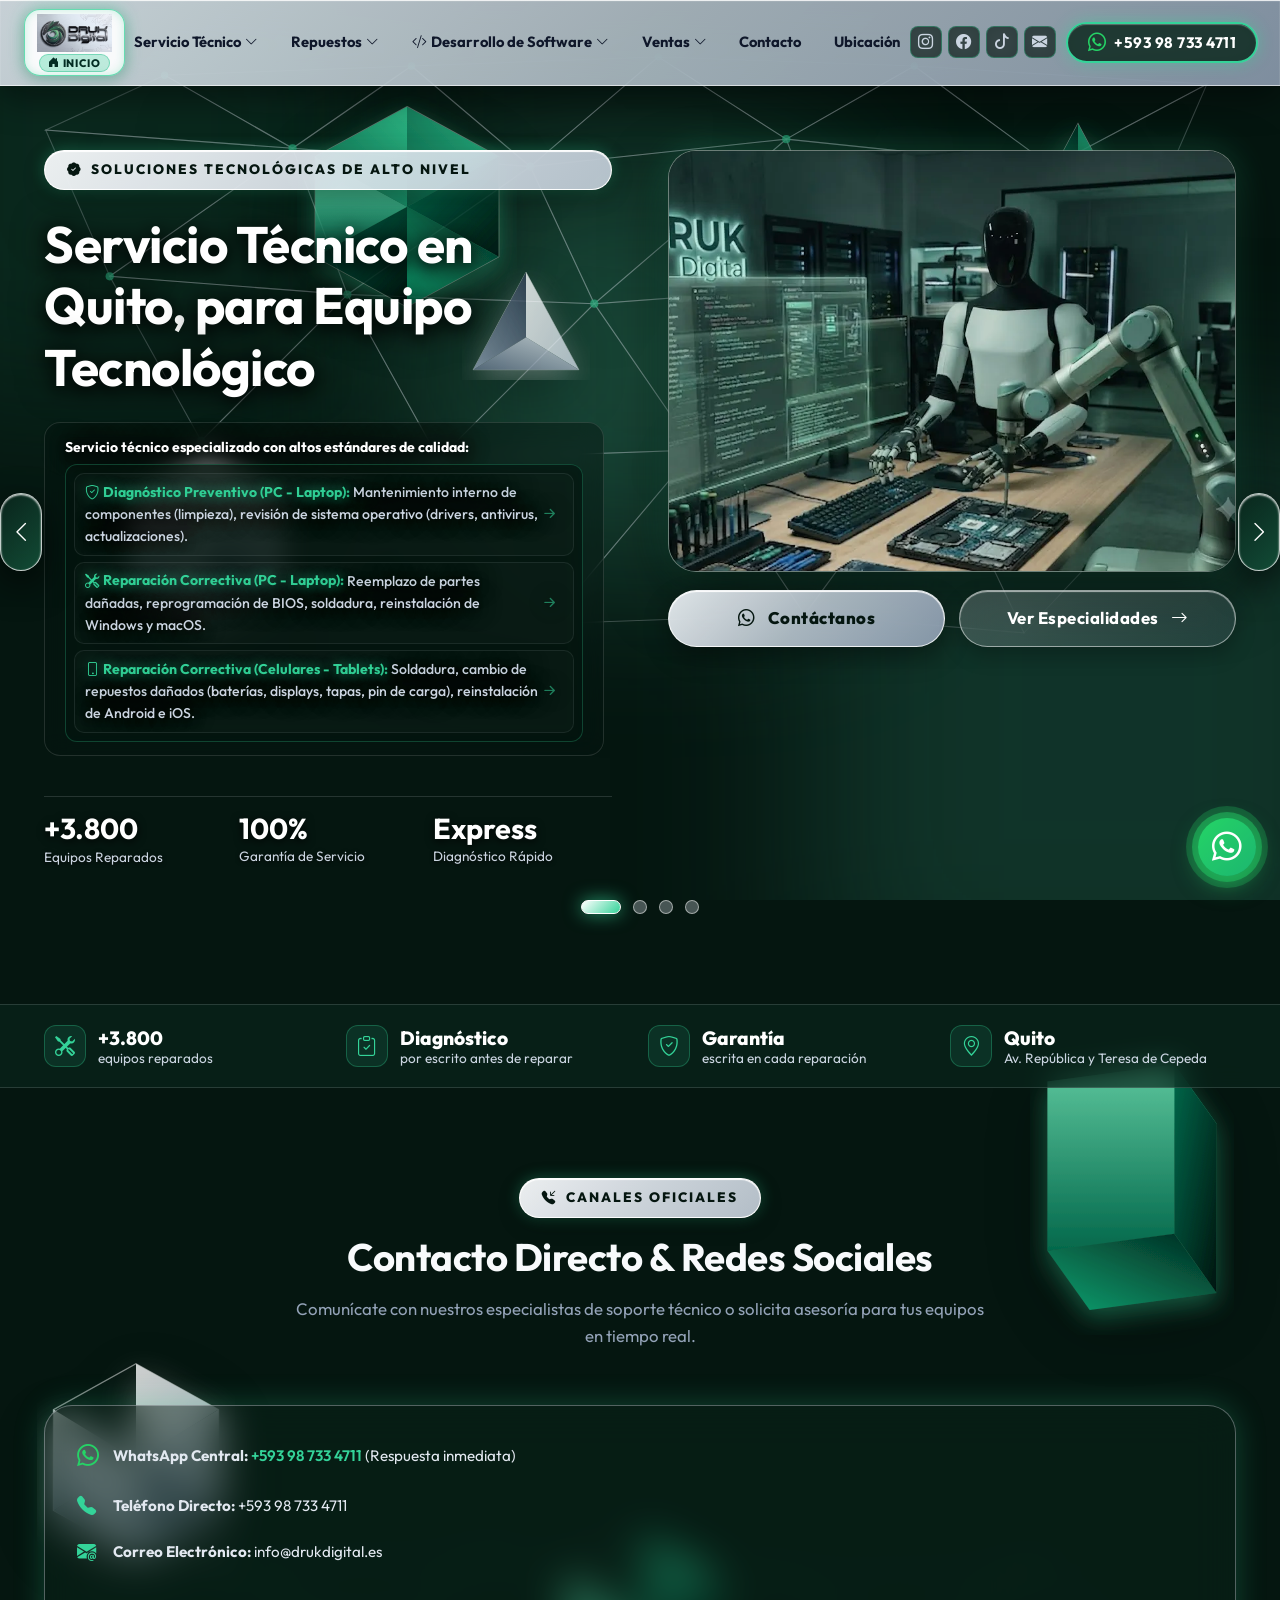
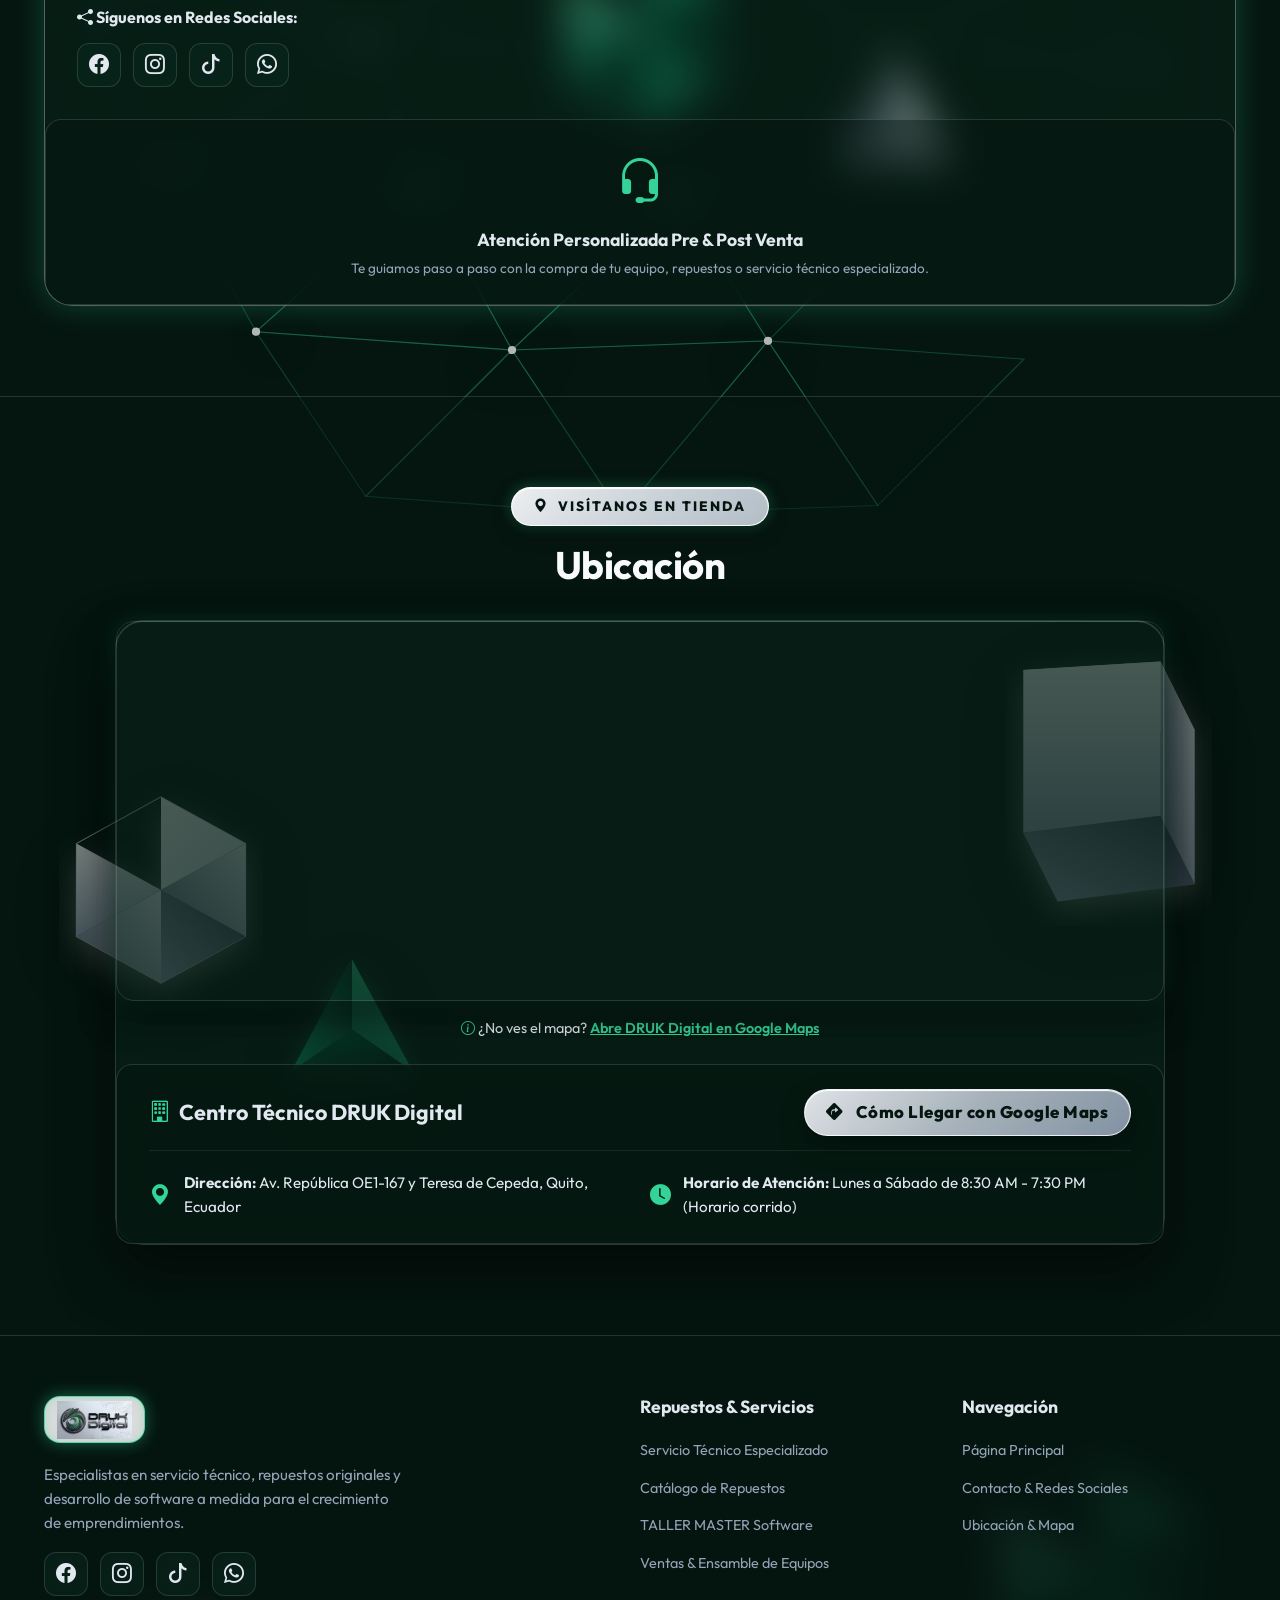
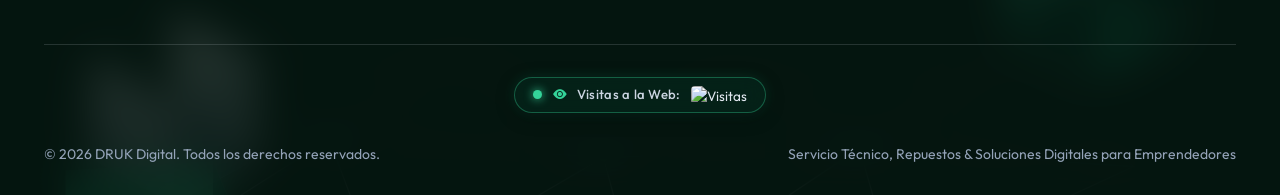
==== index.html @ 4b518a22 "Quitar gtag duplicado, ya lo carga analytics.js" ====
<!DOCTYPE html>
<html lang="es-EC">

<head>
  <meta charset="UTF-8">
  <meta name="viewport" content="width=device-width, initial-scale=1.0">
  <link rel="canonical" href="https://www.drukdigital.es/">
  <title>Reparación de Laptops y Celulares en Quito | DRUK Digital</title>
  <meta name="description"
    content="Reparación de laptops, MacBook, PC, celulares y tablets en Quito. Repuestos originales, diagnóstico por escrito y garantía escrita. Escríbenos por WhatsApp.">
  <meta name="keywords"
    content="desarrollo de software emprendimientos, repuestos computacionales, repuestos moviles, servicio tecnico cpu, reparacion laptops, reparacion macbook, repuestos iphone, druk digital">

  <!-- Preconnect para acelerar fuentes y CDNs -->
  <link rel="preconnect" href="https://fonts.googleapis.com">
  <link rel="preconnect" href="https://fonts.gstatic.com" crossorigin>
  <link rel="preconnect" href="https://cdn.jsdelivr.net">

  <!-- Favicon Logo Oficial -->
  <link rel="icon" type="image/jpeg" href="logo.jpg">

  <!-- Open Graph / Redes Sociales (WhatsApp, Facebook, LinkedIn) -->
  <meta property="og:type" content="website">
  <meta property="og:url" content="https://www.drukdigital.es/">
  <meta property="og:title" content="Reparación de Laptops y Celulares en Quito | DRUK Digital">
  <meta property="og:description"
    content="Reparación de laptops, MacBook, PC, celulares y tablets en Quito. Repuestos originales, diagnóstico por escrito y garantía escrita. Escríbenos por WhatsApp.">
  <meta property="og:image" content="https://www.drukdigital.es/logo.jpg">

  <!-- Twitter Cards -->
  <meta name="twitter:card" content="summary_large_image">
  <meta name="twitter:title" content="Reparación de Laptops y Celulares en Quito | DRUK Digital">
  <meta name="twitter:description"
    content="Reparación de laptops, MacBook, PC, celulares y tablets en Quito. Repuestos originales, diagnóstico por escrito y garantía escrita. Escríbenos por WhatsApp.">
  <meta name="twitter:image" content="https://www.drukdigital.es/logo.jpg">

  <!-- Google Fonts Outfit -->
  <link href="https://fonts.googleapis.com/css2?family=Outfit:wght@300;400;500;600;700;800&display=swap"
    rel="stylesheet">

  <!-- Bootstrap Icons CDN -->
  <link rel="stylesheet" href="https://cdn.jsdelivr.net/npm/bootstrap-icons@1.11.3/font/bootstrap-icons.min.css">

  <!-- CSS Principal Liquid Glass -->
  <link rel="stylesheet" href="styles.css?v=7">
  <link rel="preload" as="image" href="hero_banner.webp" fetchpriority="high">

  <!-- Vercel Web Analytics -->
  <script>
    window.va = window.va || function () { (window.vaq = window.vaq || []).push(arguments); };
  </script>
  <script defer src="/_vercel/insights/script.js"></script>
  <!-- Medición: Google Analytics 4, Pixel de Meta y clics a WhatsApp (configurar IDs en analytics.js) -->
  <script defer src="analytics.js"></script>
  <!-- Datos de negocio local para Google (LocalBusiness) -->
  <script type="application/ld+json">
{
  "@context": "https://schema.org",
  "@graph": [
    {
      "@type": "ElectronicsStore",
      "@id": "https://www.drukdigital.es/#negocio",
      "name": "DRUK Digital",
      "url": "https://www.drukdigital.es/",
      "description": "Servicio técnico especializado en Quito: reparación de laptops, PC, AIO, MacBook, iMac, celulares y tablets; venta de repuestos, laptops y ensamble de CPUs.",
      "image": "https://www.drukdigital.es/logo.jpg",
      "logo": "https://www.drukdigital.es/logo.jpg",
      "telephone": "+593987334711",
      "email": "info@drukdigital.es",
      "priceRange": "$$",
      "address": {
        "@type": "PostalAddress",
        "streetAddress": "Av. República OE1-167 y Teresa de Cepeda",
        "addressLocality": "Quito",
        "addressRegion": "Pichincha",
        "addressCountry": "EC"
      },
      "geo": {
        "@type": "GeoCoordinates",
        "latitude": -0.1807119,
        "longitude": -78.490823
      },
      "hasMap": "https://maps.app.goo.gl/MyCBaA6QTHzryNj6A",
      "openingHoursSpecification": [
        {
          "@type": "OpeningHoursSpecification",
          "dayOfWeek": [
            "Monday",
            "Tuesday",
            "Wednesday",
            "Thursday",
            "Friday",
            "Saturday"
          ],
          "opens": "08:30",
          "closes": "19:30"
        }
      ],
      "areaServed": {
        "@type": "City",
        "name": "Quito"
      },
      "sameAs": [
        "https://www.facebook.com/drukdigital",
        "https://www.instagram.com/drukdigitalec/",
        "https://www.tiktok.com/@drukdigitalec"
      ],
      "knowsAbout": [
        "Reparación de laptops",
        "Reparación de MacBook",
        "Reparación de celulares",
        "Cambio de pantalla",
        "Reprogramación de BIOS",
        "Micro soldadura",
        "Repuestos de laptop y celular"
      ]
    },
    {
      "@type": "WebSite",
      "@id": "https://www.drukdigital.es/#web",
      "url": "https://www.drukdigital.es/",
      "name": "DRUK Digital",
      "inLanguage": "es-EC",
      "publisher": {
        "@id": "https://www.drukdigital.es/#negocio"
      }
    }
  ]
}
  </script>


</head>

<body>

  <!-- Fondo Líquido Animado (Liquid Glass Effect) -->
  <div class="liquid-bg">
    <div class="blob blob-1"></div>
    <div class="blob blob-2"></div>
    <div class="blob blob-3"></div>
  </div>

  <!-- Capa de Triángulos, Poliedros y Rectángulos 3D Animados con Red de Líneas Conectoras -->
  <div class="geo-shapes-layer" id="geoLayer">
    <!-- DEFINICIONES REUTILIZABLES DE GRADIENTES 3D -->
    <svg style="width:0;height:0;position:absolute;">
      <defs>
        <!-- Gradients Esmeralda Vibrante -->
        <linearGradient id="f1" x1="0" y1="0" x2="1" y2="1">
          <stop offset="0%" stop-color="#047857" />
          <stop offset="100%" stop-color="#051610" />
        </linearGradient>
        <linearGradient id="f2" x1="1" y1="0" x2="0" y2="1">
          <stop offset="0%" stop-color="#34d399" />
          <stop offset="100%" stop-color="#065f46" />
        </linearGradient>
        <linearGradient id="f3" x1="0" y1="1" x2="1" y2="0">
          <stop offset="0%" stop-color="#10b981" />
          <stop offset="100%" stop-color="#022c22" />
        </linearGradient>
        <linearGradient id="f4" x1="0.5" y1="0" x2="0.5" y2="1">
          <stop offset="0%" stop-color="#6ee7b7" />
          <stop offset="100%" stop-color="#047857" />
        </linearGradient>
        <filter id="glowE">
          <feDropShadow dx="0" dy="10" stdDeviation="15" flood-color="#34d399" flood-opacity="0.45" />
        </filter>

        <!-- Gradients Plata Metálico Cristalino -->
        <linearGradient id="sf1" x1="0" y1="0" x2="1" y2="1">
          <stop offset="0%" stop-color="#ffffff" />
          <stop offset="100%" stop-color="#cbd5e1" />
        </linearGradient>
        <linearGradient id="sf2" x1="1" y1="0" x2="0" y2="1">
          <stop offset="0%" stop-color="#e2e8f0" />
          <stop offset="100%" stop-color="#64748b" />
        </linearGradient>
        <linearGradient id="sf3" x1="0" y1="1" x2="1" y2="0">
          <stop offset="0%" stop-color="#94a3b8" />
          <stop offset="100%" stop-color="#334155" />
        </linearGradient>
        <linearGradient id="sf4" x1="0.5" y1="0" x2="0.5" y2="1">
          <stop offset="0%" stop-color="#f8fafc" />
          <stop offset="100%" stop-color="#94a3b8" />
        </linearGradient>
        <filter id="glowS">
          <feDropShadow dx="0" dy="12" stdDeviation="18" flood-color="#ffffff" flood-opacity="0.35" />
        </filter>
      </defs>
    </svg>

    <!-- RED TRIANGULADA DE LÍNEAS Y VÉRTICES (Plexus Low-Poly Constellation Mesh) - ZONA SUPERIOR -->
    <svg class="geo-shape geo-triangulated-mesh geo-mesh-top" data-speed="14" data-rot="5" viewBox="0 0 1400 900"
      fill="none" style="top: 0; left: 50%; transform: translateX(-50%); width: 100%; max-width: 1400px;">
      <g stroke="rgba(226, 232, 240, 0.35)" stroke-width="1.2" class="connecting-mesh">
        <polygon points="50,100 180,40 320,120" />
        <polygon points="180,40 320,120 450,30" />
        <polygon points="320,120 450,30 580,140" />
        <polygon points="450,30 580,140 720,20" />
        <polygon points="580,140 720,20 860,110" />
        <polygon points="720,20 860,110 1000,30" />
        <polygon points="860,110 1000,30 1150,140" />
        <polygon points="1000,30 1150,140 1320,50" />

        <polygon points="50,100 320,120 120,260" />
        <polygon points="320,120 580,140 380,280" />
        <polygon points="320,120 120,260 380,280" />
        <polygon points="580,140 860,110 650,290" />
        <polygon points="580,140 380,280 650,290" />
        <polygon points="860,110 1150,140 920,270" />
        <polygon points="860,110 650,290 920,270" />
        <polygon points="1150,140 1320,50 1220,280" />
        <polygon points="1150,140 920,270 1220,280" />

        <polygon points="120,260 380,280 220,440" />
        <polygon points="380,280 650,290 480,460" />
        <polygon points="380,280 220,440 480,460" />
        <polygon points="650,290 920,270 760,450" />
        <polygon points="650,290 480,460 760,450" />
        <polygon points="920,270 1220,280 1020,440" />
        <polygon points="920,270 760,450 1020,440" />

        <polygon points="220,440 480,460 340,620" />
        <polygon points="480,460 760,450 600,640" />
        <polygon points="480,460 340,620 600,640" />
        <polygon points="760,450 1020,440 880,630" />
        <polygon points="760,450 600,640 880,630" />
        <polygon points="1020,440 1280,480 1120,650" />
        <polygon points="1020,440 880,630 1120,650" />
      </g>

      <g fill="rgba(52, 211, 153, 0.75)">
        <circle cx="180" cy="40" r="4" />
        <circle cx="320" cy="120" r="4.5" />
        <circle cx="450" cy="30" r="4" />
        <circle cx="580" cy="140" r="4.5" />
        <circle cx="720" cy="20" r="4" />
        <circle cx="860" cy="110" r="4.5" />
        <circle cx="1000" cy="30" r="4" />
        <circle cx="1150" cy="140" r="4.5" />
        <circle cx="120" cy="260" r="4.5" />
        <circle cx="380" cy="280" r="4.5" />
        <circle cx="650" cy="290" r="4.5" />
        <circle cx="920" cy="270" r="4.5" />
        <circle cx="220" cy="440" r="4.5" />
        <circle cx="480" cy="460" r="4.5" />
        <circle cx="760" cy="450" r="4.5" />
        <circle cx="1020" cy="440" r="4.5" />
      </g>
    </svg>

    <!-- RED TRIANGULADA DE LÍNEAS Y VÉRTICES - ZONA MEDIA (Servicio Técnico & Repuestos) -->
    <svg class="geo-shape geo-triangulated-mesh geo-mesh-mid" data-speed="-16" data-rot="-6" viewBox="0 0 1400 900"
      fill="none" style="top: 1500px; left: 50%; transform: translateX(-50%); width: 100%; max-width: 1400px;">
      <g stroke="rgba(52, 211, 153, 0.35)" stroke-width="1.2" class="connecting-mesh">
        <polygon points="80,80 240,30 400,110" />
        <polygon points="240,30 400,110 540,20" />
        <polygon points="400,110 540,20 700,130" />
        <polygon points="540,20 700,130 840,40" />
        <polygon points="700,130 840,40 980,120" />
        <polygon points="840,40 980,120 1140,30" />
        <polygon points="980,120 1140,30 1280,140" />

        <polygon points="80,80 400,110 180,250" />
        <polygon points="400,110 700,130 460,270" />
        <polygon points="400,110 180,250 460,270" />
        <polygon points="700,130 980,120 740,280" />
        <polygon points="700,130 460,270 740,280" />
        <polygon points="980,120 1280,140 1020,260" />
        <polygon points="980,120 740,280 1020,260" />

        <polygon points="180,250 460,270 280,430" />
        <polygon points="460,270 740,280 560,450" />
        <polygon points="460,270 280,430 560,450" />
        <polygon points="740,280 1020,260 840,440" />
        <polygon points="740,280 560,450 840,440" />

        <polygon points="280,430 560,450 400,610" />
        <polygon points="560,450 840,440 680,630" />
        <polygon points="560,450 400,610 680,630" />
        <polygon points="840,440 1120,460 960,620" />
        <polygon points="840,440 680,630 960,620" />
      </g>

      <g fill="#ffffff">
        <circle cx="240" cy="30" r="4" />
        <circle cx="400" cy="110" r="4.5" />
        <circle cx="700" cy="130" r="4.5" />
        <circle cx="980" cy="120" r="4.5" />
        <circle cx="180" cy="250" r="4.5" />
        <circle cx="460" cy="270" r="4.5" />
        <circle cx="740" cy="280" r="4.5" />
        <circle cx="1020" cy="260" r="4.5" />
        <circle cx="280" cy="430" r="4.5" />
        <circle cx="560" cy="450" r="4.5" />
        <circle cx="840" cy="440" r="4.5" />
      </g>
    </svg>

    <!-- RED TRIANGULADA DE LÍNEAS Y VÉRTICES - ZONA INFERIOR (Software, Cotizador & Footer) -->
    <svg class="geo-shape geo-triangulated-mesh geo-mesh-bot" data-speed="15" data-rot="7" viewBox="0 0 1400 900"
      fill="none" style="top: 3200px; left: 50%; transform: translateX(-50%); width: 100%; max-width: 1400px;">
      <g stroke="rgba(226, 232, 240, 0.35)" stroke-width="1.2" class="connecting-mesh">
        <polygon points="60,90 200,30 360,110" />
        <polygon points="200,30 360,110 500,20" />
        <polygon points="360,110 500,20 660,130" />
        <polygon points="500,20 660,130 800,40" />
        <polygon points="660,130 800,40 940,120" />
        <polygon points="800,40 940,120 1100,30" />
        <polygon points="940,120 1100,30 1240,140" />

        <polygon points="60,90 360,110 140,250" />
        <polygon points="360,110 660,130 420,270" />
        <polygon points="360,110 140,250 420,270" />
        <polygon points="660,130 940,120 700,280" />
        <polygon points="660,130 420,270 700,280" />
        <polygon points="940,120 1240,140 980,260" />
        <polygon points="940,120 700,280 980,260" />

        <polygon points="140,250 420,270 240,430" />
        <polygon points="420,270 700,280 520,450" />
        <polygon points="420,270 240,430 520,450" />
        <polygon points="700,280 980,260 800,440" />
        <polygon points="700,280 520,450 800,440" />

        <polygon points="240,430 520,450 360,610" />
        <polygon points="520,450 800,440 640,630" />
        <polygon points="520,450 360,610 640,630" />
        <polygon points="800,440 1080,460 920,620" />
        <polygon points="800,440 640,630 920,620" />
      </g>

      <g fill="#34d399">
        <circle cx="200" cy="30" r="4" />
        <circle cx="360" cy="110" r="4.5" />
        <circle cx="660" cy="130" r="4.5" />
        <circle cx="940" cy="120" r="4.5" />
        <circle cx="140" cy="250" r="4.5" />
        <circle cx="420" cy="270" r="4.5" />
        <circle cx="700" cy="280" r="4.5" />
        <circle cx="980" cy="260" r="4.5" />
        <circle cx="240" cy="430" r="4.5" />
        <circle cx="520" cy="450" r="4.5" />
        <circle cx="800" cy="440" r="4.5" />
      </g>
    </svg>


    <!-- ZONA 1: HERO / PORTADA (ARRIBA) -->
    <!-- Poliedro 3D Esmeralda Hero (Pirámide Verde Imagen 2) -->
    <svg class="geo-shape geo-poly-hero-emerald" data-speed="25" data-rot="12" viewBox="0 0 300 300">
      <g filter="url(#glowE)">
        <polygon points="150,20 260,80 260,200 150,260 40,200 40,80" fill="none" stroke="rgba(255,255,255,0.4)"
          stroke-width="1.5" />
        <polygon points="150,20 260,80 150,140" fill="url(#f2)" />
        <polygon points="260,80 260,200 150,140" fill="url(#f1)" />
        <polygon points="260,200 150,260 150,140" fill="url(#f3)" />
        <polygon points="150,260 40,200 150,140" fill="url(#f1)" />
        <polygon points="40,200 40,80 150,140" fill="url(#f4)" />
        <polygon points="40,80 150,20 150,140" fill="url(#f2)" />
      </g>
    </svg>

    <!-- Poliedro 3D Plata Metálico Hero (Cubo Plata Imagen 1) -->
    <svg class="geo-shape geo-poly-hero-silver" data-speed="-20" data-rot="-10" viewBox="0 0 280 280">
      <g filter="url(#glowS)">
        <polygon points="140,20 240,75 240,195 140,250 40,195 40,75" fill="none" stroke="rgba(255,255,255,0.7)"
          stroke-width="1.5" />
        <polygon points="140,20 240,75 140,135" fill="url(#sf1)" />
        <polygon points="240,75 240,195 140,135" fill="url(#sf2)" />
        <polygon points="240,195 140,250 140,135" fill="url(#sf3)" />
        <polygon points="140,250 40,195 140,135" fill="url(#sf2)" />
        <polygon points="40,195 40,75 140,135" fill="url(#sf4)" />
        <polygon points="40,75 140,20 140,135" fill="url(#sf1)" />
      </g>
    </svg>

    <!-- Pirámide 3D Esmeralda Hero Derecha -->
    <svg class="geo-shape geo-poly-extra-hero" data-speed="18" data-rot="15" viewBox="0 0 220 220"
      style="top: 110px; right: 8%; width: 200px; height: 200px;">
      <g filter="url(#glowE)">
        <polygon points="110,15 195,175 25,175" fill="none" stroke="rgba(255,255,255,0.5)" stroke-width="1.2" />
        <polygon points="110,15 195,175 110,125" fill="url(#f2)" />
        <polygon points="195,175 25,175 110,125" fill="url(#f1)" />
        <polygon points="25,175 110,15 110,125" fill="url(#f3)" />
      </g>
    </svg>

    <!-- Triángulo Piramidal Plata Hero -->
    <svg class="geo-shape geo-tri-hero-1" data-speed="30" data-rot="18" viewBox="0 0 160 160">
      <g filter="url(#glowS)">
        <polygon points="80,15 145,135 15,135" fill="none" stroke="rgba(255,255,255,0.6)" stroke-width="1" />
        <polygon points="80,15 145,135 80,95" fill="url(#sf1)" />
        <polygon points="145,135 15,135 80,95" fill="url(#sf2)" />
        <polygon points="15,135 80,15 80,95" fill="url(#sf3)" />
      </g>
    </svg>


    <!-- ZONA 2: SERVICIO TÉCNICO (MEDIO ARRIBA - 900px a 1800px) -->
    <!-- Rectángulo Prisma 3D Esmeralda -->
    <svg class="geo-shape geo-rect-tech-emerald" data-speed="-22" data-rot="14" viewBox="0 0 260 340">
      <g filter="url(#glowE)">
        <polygon points="30,30 180,10 230,80 80,100" fill="url(#f2)" />
        <polygon points="180,10 230,80 230,280 180,210" fill="url(#f1)" />
        <polygon points="30,30 180,10 180,210 30,230" fill="url(#f4)" />
        <polygon points="30,230 180,210 230,280 80,300" fill="url(#f3)" />
      </g>
    </svg>

    <!-- Poliedro 3D Plata Izquierda -->
    <svg class="geo-shape geo-poly-tech-silver" data-speed="22" data-rot="-12" viewBox="0 0 240 240">
      <g filter="url(#glowS)">
        <polygon points="120,15 210,65 210,175 120,225 30,175 30,65" fill="none" stroke="rgba(255,255,255,0.6)"
          stroke-width="1.5" />
        <polygon points="120,15 210,65 120,120" fill="url(#sf1)" />
        <polygon points="210,65 210,175 120,120" fill="url(#sf2)" />
        <polygon points="210,175 120,225 120,120" fill="url(#sf3)" />
        <polygon points="120,225 30,175 120,120" fill="url(#sf2)" />
        <polygon points="30,175 30,65 120,120" fill="url(#sf4)" />
      </g>
    </svg>

    <!-- Poliedro 3D Esmeralda Servicio Técnico Centro -->
    <svg class="geo-shape geo-poly-tech-extra" data-speed="-18" data-rot="10" viewBox="0 0 250 250"
      style="top: 1520px; left: 42%; width: 210px; height: 210px;">
      <g filter="url(#glowE)">
        <polygon points="125,15 215,65 215,185 125,235 35,185 35,65" fill="none" stroke="rgba(255,255,255,0.5)"
          stroke-width="1.2" />
        <polygon points="125,15 215,65 125,125" fill="url(#f2)" />
        <polygon points="215,65 215,185 125,125" fill="url(#f1)" />
        <polygon points="215,185 125,235 125,125" fill="url(#f3)" />
        <polygon points="125,235 35,185 125,125" fill="url(#f1)" />
        <polygon points="35,185 35,65 125,125" fill="url(#f4)" />
      </g>
    </svg>

    <!-- Triángulo 3D Plata Centro -->
    <svg class="geo-shape geo-tri-tech-silver" data-speed="28" data-rot="16" viewBox="0 0 140 140">
      <g filter="url(#glowS)">
        <polygon points="70,10 130,120 10,120" fill="none" stroke="rgba(255,255,255,0.6)" stroke-width="1" />
        <polygon points="70,10 130,120 70,80" fill="url(#sf1)" />
        <polygon points="130,120 10,120 70,80" fill="url(#sf2)" />
        <polygon points="10,120 70,10 70,80" fill="url(#sf3)" />
      </g>
    </svg>


    <!-- ZONA 3: REPUESTOS ORIGINALES (MEDIO CENTRO - 1800px a 2700px) -->
    <!-- Rectángulo Prisma 3D Plata Repuestos -->
    <svg class="geo-shape geo-rect-parts-silver" data-speed="24" data-rot="-12" viewBox="0 0 280 320">
      <g filter="url(#glowS)">
        <polygon points="40,20 200,10 240,90 80,100" fill="url(#sf1)" />
        <polygon points="200,10 240,90 240,270 200,190" fill="url(#sf2)" />
        <polygon points="40,20 200,10 200,190 40,210" fill="url(#sf4)" />
        <polygon points="40,210 200,190 240,270 80,290" fill="url(#sf3)" />
      </g>
    </svg>

    <!-- Poliedro 3D Plata Repuestos Izquierda -->
    <svg class="geo-shape geo-poly-parts-extra" data-speed="-20" data-rot="15" viewBox="0 0 260 260"
      style="top: 2380px; left: 4%; width: 220px; height: 220px;">
      <g filter="url(#glowS)">
        <polygon points="130,20 230,75 230,185 130,240 30,185 30,75" fill="none" stroke="rgba(255,255,255,0.7)"
          stroke-width="1.2" />
        <polygon points="130,20 230,75 130,130" fill="url(#sf1)" />
        <polygon points="230,75 230,185 130,130" fill="url(#sf2)" />
        <polygon points="230,185 130,240 130,130" fill="url(#sf3)" />
        <polygon points="130,240 30,185 130,130" fill="url(#sf2)" />
        <polygon points="30,185 30,75 130,130" fill="url(#sf4)" />
      </g>
    </svg>

    <!-- Pirámide 3D Esmeralda Repuestos -->
    <svg class="geo-shape geo-tri-parts-emerald" data-speed="-25" data-rot="14" viewBox="0 0 150 150">
      <g filter="url(#glowE)">
        <polygon points="75,10 140,130 10,130" fill="url(#f2)" />
        <polygon points="140,130 10,130 75,85" fill="url(#f1)" />
        <polygon points="10,130 75,10 75,85" fill="url(#f3)" />
      </g>
    </svg>


    <!-- ZONA 4: DESARROLLO DE SOFTWARE (MEDIO ABAJO - 2700px a 3600px) -->
    <!-- Poliedro 3D Esmeralda Software Derecha -->
    <svg class="geo-shape geo-poly-soft-emerald" data-speed="26" data-rot="16" viewBox="0 0 260 260">
      <g filter="url(#glowE)">
        <polygon points="130,15 230,70 230,190 130,245 30,190 30,70" fill="none" stroke="rgba(255,255,255,0.5)"
          stroke-width="1.5" />
        <polygon points="130,15 230,70 130,130" fill="url(#f2)" />
        <polygon points="230,70 230,190 130,130" fill="url(#f1)" />
        <polygon points="230,190 130,245 130,130" fill="url(#f3)" />
        <polygon points="130,245 30,190 130,130" fill="url(#f1)" />
        <polygon points="30,190 30,70 130,130" fill="url(#f4)" />
      </g>
    </svg>

    <!-- Poliedro Extra 3D Plata Software Izquierda -->
    <svg class="geo-shape geo-poly-soft-extra" data-speed="-22" data-rot="-12" viewBox="0 0 270 270"
      style="top: 3200px; left: 5%; width: 220px; height: 220px;">
      <g filter="url(#glowS)">
        <polygon points="135,15 235,70 235,195 135,250 35,195 35,70" fill="none" stroke="rgba(255,255,255,0.7)"
          stroke-width="1.2" />
        <polygon points="135,15 235,70 135,130" fill="url(#sf1)" />
        <polygon points="235,70 235,195 135,130" fill="url(#sf2)" />
        <polygon points="235,195 135,250 135,130" fill="url(#sf3)" />
        <polygon points="135,250 35,195 135,130" fill="url(#sf2)" />
        <polygon points="35,195 35,70 135,130" fill="url(#sf4)" />
      </g>
    </svg>

    <!-- Rectángulo Prisma 3D Esmeralda Software -->
    <svg class="geo-shape geo-rect-soft-emerald" data-speed="-20" data-rot="-10" viewBox="0 0 250 310">
      <g filter="url(#glowE)">
        <polygon points="30,20 190,10 220,80 60,90" fill="url(#f4)" />
        <polygon points="190,10 220,80 220,260 190,190" fill="url(#f1)" />
        <polygon points="30,20 190,10 190,190 30,200" fill="url(#f2)" />
      </g>
    </svg>

    <!-- Triángulo 3D Plata Software -->
    <svg class="geo-shape geo-tri-soft-silver" data-speed="24" data-rot="-14" viewBox="0 0 160 160">
      <g filter="url(#glowS)">
        <polygon points="80,10 150,140 10,140" fill="url(#sf1)" />
        <polygon points="150,140 10,140 80,90" fill="url(#sf2)" />
        <polygon points="10,140 80,10 80,90" fill="url(#sf3)" />
      </g>
    </svg>


    <!-- ZONA 5: COTIZADOR & UBICACIÓN / FOOTER (ABAJO - 3600px a FIN DE PÁGINA) -->
    <!-- Poliedro 3D Plata Footer Izquierda -->
    <svg class="geo-shape geo-poly-footer-silver" data-speed="-22" data-rot="-12" viewBox="0 0 270 270">
      <g filter="url(#glowS)">
        <polygon points="135,15 240,70 240,195 135,250 30,195 30,70" fill="none" stroke="rgba(255,255,255,0.7)"
          stroke-width="1.5" />
        <polygon points="135,15 240,70 135,130" fill="url(#sf1)" />
        <polygon points="240,70 240,195 135,130" fill="url(#sf2)" />
        <polygon points="240,195 135,250 135,130" fill="url(#sf3)" />
        <polygon points="135,250 30,195 135,130" fill="url(#sf2)" />
        <polygon points="30,195 30,70 135,130" fill="url(#sf4)" />
      </g>
    </svg>

    <!-- Poliedro Extra 3D Esmeralda Footer Centro -->
    <svg class="geo-shape geo-poly-footer-extra" data-speed="18" data-rot="10" viewBox="0 0 250 250"
      style="top: 4500px; left: 42%; width: 200px; height: 200px;">
      <g filter="url(#glowE)">
        <polygon points="125,15 215,65 215,185 125,235 35,185 35,65" fill="none" stroke="rgba(255,255,255,0.5)"
          stroke-width="1.2" />
        <polygon points="125,15 215,65 125,125" fill="url(#f2)" />
        <polygon points="215,65 215,185 125,125" fill="url(#f1)" />
        <polygon points="215,185 125,235 125,125" fill="url(#f3)" />
        <polygon points="125,235 35,185 125,125" fill="url(#f4)" />
        <polygon points="35,185 35,65 125,125" fill="url(#f2)" />
      </g>
    </svg>

    <!-- Rectángulo Prisma 3D Plata Footer Derecha -->
    <svg class="geo-shape geo-rect-footer-silver" data-speed="25" data-rot="14" viewBox="0 0 240 300">
      <g filter="url(#glowS)">
        <polygon points="20,20 170,10 210,75 60,85" fill="url(#sf1)" />
        <polygon points="170,10 210,75 210,250 170,185" fill="url(#sf2)" />
        <polygon points="20,20 170,10 170,185 20,195" fill="url(#sf4)" />
      </g>
    </svg>

    <!-- Triángulo Piramidal Esmeralda Footer -->
    <svg class="geo-shape geo-tri-footer-emerald" data-speed="-20" data-rot="10" viewBox="0 0 140 140">
      <g filter="url(#glowE)">
        <polygon points="70,10 130,120 10,120" fill="url(#f2)" />
        <polygon points="130,120 10,120 70,80" fill="url(#f1)" />
        <polygon points="10,120 70,10 70,80" fill="url(#f3)" />
      </g>
    </svg>
  </div>

  <!-- Header & Navegación Liquid Glass -->
  <header class="header">
    <div class="container navbar">
      <a href="index.html" class="logo" title="Ir a Inicio - DRUK Digital">
        <img src="logo.jpg" alt="DRUK Digital Logo Oficial" class="logo-img">
        <span class="logo-tag-home"><i class="bi bi-house-door-fill"></i> Inicio</span>
      </a>

      <nav>
        <ul class="nav-links">

          <!-- Item 1: Submenú Desplegable de Servicio Técnico -->
          <li class="nav-dropdown-item">
            <a href="servicio-tecnico.html" class="nav-link dropdown-toggle">
              Servicio Técnico <i class="bi bi-chevron-down ms-1" style="font-size: 0.8rem;"></i>
            </a>

            <!-- Submenú Desplegable Mega Glass Grid -->
            <div class="dropdown-menu" style="width: 620px;">
              <div class="dropdown-header">
                <span><i class="bi bi-wrench-adjustable me-1"></i> Especialidades Técnicas</span>
                <span>DRUK Digital</span>
              </div>
              <div class="dropdown-stack">
                <a href="servicio-tecnico.html#reparacion-computadoras" class="dropdown-link">
                  <i class="bi bi-laptop"></i>
                  <div>
                    <strong>Reparación de Laptop, PC, AIO y Mac</strong>
                    <small>Bisagras, pantallas, pin de carga, PC y todo en uno, MacBook e iMac, repotenciación con SSD y
                      RAM, mantenimiento interno, Windows 11 PRO, Office y antivirus con licencia original</small>
                  </div>
                </a>
                <a href="servicio-tecnico.html#reparacion-moviles" class="dropdown-link">
                  <i class="bi bi-phone-fill"></i>
                  <div>
                    <strong>Reparación de Celulares y Tablets</strong>
                    <small>Cambio de display, micro soldadura, pin de carga, baterías, tapas, equipos mojados,
                      actualización de Android e iOS y servicio técnico de tablets multimarca</small>
                  </div>
                </a>
              </div>
            </div>
          </li>

          <!-- Item 2: Submenú Desplegable de Repuestos -->
          <li class="nav-dropdown-item">
            <a href="repuestos.html" class="nav-link dropdown-toggle">
              Repuestos <i class="bi bi-chevron-down ms-1" style="font-size: 0.8rem;"></i>
            </a>

            <!-- Submenú Desplegable de Repuestos -->
            <div class="dropdown-menu" style="width: 620px;">
              <div class="dropdown-header">
                <span><i class="bi bi-box-seam me-1"></i> Catálogo de Repuestos</span>
                <span>DRUK Digital</span>
              </div>
              <div class="dropdown-stack">
                <a href="repuestos.html#repuestos-computacionales" class="dropdown-link">
                  <i class="bi bi-laptop"></i>
                  <div>
                    <strong>Repuestos para Laptops</strong>
                    <small>Discos SSD, memorias RAM, pantallas y display, cables flex de video, baterías, coolers y
                      ventiladores, cargadores, teclados</small>
                  </div>
                </a>
                <a href="repuestos.html#repuestos-moviles" class="dropdown-link">
                  <i class="bi bi-phone-fill"></i>
                  <div>
                    <strong>Repuestos para Celulares</strong>
                    <small>Módulos de pantalla, baterías, pines y flexores de carga, cámaras traseras y frontales,
                      parlantes y micrófonos, tapas posteriores</small>
                  </div>
                </a>
                <a href="repuestos.html#repuestos-pc" class="dropdown-link">
                  <i class="bi bi-pc-display"></i>
                  <div>
                    <strong>Repuestos para PC / CPU</strong>
                    <small>Mainboards, procesadores Intel y AMD, memorias RAM DIMM, discos duros y SSD, tarjetas de
                      video, fuentes de poder, hydrocoolers, cases, tarjetas de red WiFi</small>
                  </div>
                </a>
                <a href="repuestos.html#repuestos-tablet" class="dropdown-link">
                  <i class="bi bi-tablet-fill"></i>
                  <div>
                    <strong>Repuestos para Tablet / iPad</strong>
                    <small>Displays LCD, paneles táctiles, baterías, pines y módulos de carga, cámaras, botones y
                      pulsadores</small>
                  </div>
                </a>
              </div>
            </div>
          </li>

          <!-- Item 3: Software -->
          <li class="nav-dropdown-item">
            <a href="software.html" class="nav-link dropdown-toggle">
              <i class="bi bi-code-slash me-1"></i> Desarrollo de Software <i class="bi bi-chevron-down ms-1"
                style="font-size: 0.8rem;"></i>
            </a>
            <div class="dropdown-menu" style="width: 620px;">
              <div class="dropdown-header">
                <span><i class="bi bi-code-slash me-1"></i> Desarrollo de Software</span>
                <span>DRUK Digital</span>
              </div>
              <div class="dropdown-stack">
                <a href="software.html#taller-master" class="dropdown-link">
                  <i class="bi bi-cpu-fill"></i>
                  <div>
                    <strong>Software para Emprendedores</strong>
                    <small>TALLER MASTER: ERP con Inteligencia Artificial para centros de servicio técnico. Órdenes con
                      QR, inventario, punto de venta y 8 funciones de IA: escáneres de factura y análisis
                      estratégicos</small>
                  </div>
                </a>
                <a href="software.html#paginas-web" class="dropdown-link">
                  <i class="bi bi-globe2"></i>
                  <div>
                    <strong>Páginas Web (Landing Page)</strong>
                    <small>Páginas como la de DRUK Digital, con hosting, dominio propio y correos electrónicos
                      corporativos</small>
                  </div>
                </a>
              </div>
            </div>
          </li>

          <!-- Item 4: Submenú Desplegable de Ventas -->
          <li class="nav-dropdown-item">
            <a href="ventas.html" class="nav-link dropdown-toggle">
              Ventas <i class="bi bi-chevron-down ms-1" style="font-size: 0.8rem;"></i>
            </a>

            <!-- Submenú Desplegable de Ventas -->
            <div class="dropdown-menu dropdown-menu-sm" style="width: 560px;">
              <div class="dropdown-header">
                <span><i class="bi bi-pc-display-horizontal me-1"></i> Catálogo de Ventas & Ensamble</span>
                <span>DRUK Digital</span>
              </div>
              <div class="dropdown-stack">
                <a href="ventas.html#ensamble-cpus" class="dropdown-link">
                  <i class="bi bi-cpu"></i>
                  <div>
                    <strong>Ensamble de CPU (Estudiantil, Oficina, Influencer & Desarrollo de IA)</strong>
                    <small>Armado a la medida con Intel Core i3 a i9 / Ultra, hasta 64 GB RAM y NVIDIA GeForce RTX 5070
                      / 5090</small>
                  </div>
                </a>
                <a href="ventas.html#laptops" class="dropdown-link">
                  <i class="bi bi-laptop"></i>
                  <div>
                    <strong>Laptops para Estudiantes, Oficina & Diseño</strong>
                    <small>HP, Dynabook, Dell, Lenovo, MSI, Lenovo Legion y ASUS ROG</small>
                  </div>
                </a>
              </div>
            </div>
          </li>

          <!-- Item 5: Contacto -->
          <li><a href="#contacto" class="nav-link">Contacto</a></li>

          <!-- Item 6: Ubicación -->
          <li><a href="#ubicacion" class="nav-link">Ubicación</a></li>
        </ul>
      </nav>

      <!-- Botón Resaltado con Redes Sociales + Llamada/WhatsApp -->
      <div class="header-cta">
        <div class="header-social-links">
          <a href="https://www.instagram.com/drukdigitalec/" target="_blank" rel="noopener noreferrer"
            class="header-social-btn" title="Instagram Oficial DRUK Digital" aria-label="Instagram">
            <i class="bi bi-instagram"></i>
          </a>
          <a href="https://www.facebook.com/drukdigital" target="_blank" rel="noopener noreferrer"
            class="header-social-btn" title="Facebook Oficial DRUK Digital" aria-label="Facebook">
            <i class="bi bi-facebook"></i>
          </a>
          <a href="https://www.tiktok.com/@drukdigitalec" target="_blank" rel="noopener noreferrer"
            class="header-social-btn" title="TikTok Oficial DRUK Digital" aria-label="TikTok">
            <i class="bi bi-tiktok"></i>
          </a>
          <a href="mailto:info@drukdigital.es" class="header-social-btn" title="Correo Oficial DRUK Digital"
            aria-label="Email">
            <i class="bi bi-envelope-fill"></i>
          </a>
        </div>

        <a href="https://wa.me/593987334711" target="_blank" rel="noopener noreferrer" class="header-phone-badge">
          <i class="bi bi-whatsapp" style="color: var(--accent-whatsapp); font-size: 1.15rem;"></i>
          +593 98 733 4711
        </a>
      </div>

      <button class="mobile-toggle" id="mobileToggle" aria-label="Abrir Menú">
        <i class="bi bi-list"></i>
      </button>
    </div>

    <!-- Menú Desplegable Móvil Ampliado -->
    <div class="mobile-drawer" id="mobileDrawer">
      <a href="index.html" class="nav-link active"><i class="bi bi-house-door me-2"></i> Inicio</a>

      <a href="servicio-tecnico.html" class="nav-link"><i class="bi bi-tools me-2"></i> Servicio Técnico</a>
      <div class="mobile-sublinks" style="grid-template-columns: 1fr;">
        <a href="servicio-tecnico.html#reparacion-computadoras" class="mobile-sublink"><i class="bi bi-laptop me-1"></i>
          Reparación de Laptop, PC, AIO y Mac</a>
        <a href="servicio-tecnico.html#reparacion-moviles" class="mobile-sublink"><i class="bi bi-phone-fill me-1"></i>
          Reparación de Celulares y Tablets</a>
      </div>

      <a href="repuestos.html" class="nav-link"><i class="bi bi-box-seam me-2"></i> Repuestos Originales</a>
      <div class="mobile-sublinks" style="grid-template-columns: 1fr;">
        <a href="repuestos.html#repuestos-computacionales" class="mobile-sublink"><i class="bi bi-laptop me-1"></i>
          Repuestos para Laptops</a>
        <a href="repuestos.html#repuestos-moviles" class="mobile-sublink"><i class="bi bi-phone-fill me-1"></i>
          Repuestos para Celulares</a>
        <a href="repuestos.html#repuestos-pc" class="mobile-sublink"><i class="bi bi-pc-display me-1"></i> Repuestos
          para PC / CPU</a>
        <a href="repuestos.html#repuestos-tablet" class="mobile-sublink"><i class="bi bi-tablet-fill me-1"></i>
          Repuestos para Tablet / iPad</a>
      </div>

      <a href="software.html" class="nav-link"><i class="bi bi-code-slash me-2"></i> Desarrollo de Software</a>
      <div class="mobile-sublinks" style="grid-template-columns: 1fr;">
        <a href="software.html#taller-master" class="mobile-sublink"><i class="bi bi-cpu-fill me-1"></i> Software para
          Emprendedores</a>
        <a href="software.html#paginas-web" class="mobile-sublink"><i class="bi bi-globe2 me-1"></i> Páginas Web
          (Landing Page)</a>
      </div>

      <a href="ventas.html" class="nav-link"><i class="bi bi-cart-check me-2"></i> Ventas & Ensamble de Equipos</a>
      <div class="mobile-sublinks" style="grid-template-columns: 1fr;">
        <a href="ventas.html#ensamble-cpus" class="mobile-sublink"><i class="bi bi-cpu me-1"></i> Ensamble de CPU
          (Estudiantil, Oficina, Influencer & IA)</a>
        <a href="ventas.html#laptops" class="mobile-sublink"><i class="bi bi-laptop me-1"></i> Laptops para Estudiantes,
          Oficina & Diseño</a>
      </div>

      <a href="#contacto" class="nav-link"><i class="bi bi-telephone-inbound me-2"></i> Contacto & Redes</a>
      <a href="#ubicacion" class="nav-link"><i class="bi bi-geo-alt me-2"></i> Ubicación & Mapa</a>

      <div style="padding: 1rem 0; text-align: center;">
        <a href="https://wa.me/593987334711" target="_blank" class="header-phone-badge"
          style="width: 100%; justify-content: center;">
          <i class="bi bi-whatsapp me-1" style="color: var(--accent-whatsapp);"></i>
          +593 98 733 4711
        </a>
      </div>
    </div>
  </header>

  <!-- Hero Section con Slider / Carousel Interactivo -->
  <section class="hero">
    <div class="container hero-slider-container">
      <!-- Flechas de Navegación Lateral en Cristal Líquido -->
      <button class="hero-slider-arrow hero-arrow-prev" id="heroPrevBtn" aria-label="Slide Anterior">
        <i class="bi bi-chevron-left"></i>
      </button>

      <!-- Pista de Slides -->
      <div class="hero-slider-track" id="heroSliderTrack">

        <!-- SLIDE 1: SERVICIO TÉCNICO -->
        <div class="hero-slide active">
          <div class="hero-grid">
            <div class="hero-content">
              <div class="badge badge-emerald">
                <i class="bi bi-patch-check-fill me-1"></i> Soluciones Tecnológicas de Alto Nivel
              </div>
              <h1 class="hero-title">
                Servicio Técnico en Quito, <span class="gradient-text">para Equipo Tecnológico</span>
              </h1>
              <div class="hero-description"
                style="font-size: 0.88rem; line-height: 1.55; display: flex; flex-direction: column; gap: 6px; margin-bottom: 0.75rem;">
                <p style="margin: 0; font-weight: 700; color: #ffffff;">Servicio técnico especializado con altos
                  estándares de calidad:</p>
                <div class="hero-link-list">
                  <a href="servicio-tecnico.html#reparacion-computadoras" class="hero-link-item">
                    <strong
                      style="color: var(--emerald-bright); display: inline-flex; align-items: center; gap: 4px;"><i
                        class="bi bi-shield-check" style="font-size: 0.9rem;"></i> Diagnóstico Preventivo (PC -
                      Laptop):</strong> Mantenimiento interno de componentes (limpieza), revisión de sistema operativo
                    (drivers, antivirus, actualizaciones).
                    <i class="bi bi-arrow-right-short hero-link-arrow" aria-hidden="true"></i>
                  </a>
                  <a href="servicio-tecnico.html#reparacion-computadoras" class="hero-link-item">
                    <strong
                      style="color: var(--emerald-bright); display: inline-flex; align-items: center; gap: 4px;"><i
                        class="bi bi-tools" style="font-size: 0.9rem;"></i> Reparación Correctiva (PC -
                      Laptop):</strong> Reemplazo de partes dañadas, reprogramación de BIOS, soldadura, reinstalación de
                    Windows y macOS.
                    <i class="bi bi-arrow-right-short hero-link-arrow" aria-hidden="true"></i>
                  </a>
                  <a href="servicio-tecnico.html#reparacion-moviles" class="hero-link-item">
                    <strong
                      style="color: var(--emerald-bright); display: inline-flex; align-items: center; gap: 4px;"><i
                        class="bi bi-phone" style="font-size: 0.9rem;"></i> Reparación Correctiva (Celulares -
                      Tablets):</strong> Soldadura, cambio de repuestos dañados (baterías, displays, tapas, pin de
                    carga), reinstalación de Android e iOS.
                    <i class="bi bi-arrow-right-short hero-link-arrow" aria-hidden="true"></i>
                  </a>
                </div>
              </div>

              <!-- Estadísticas subidas a la posición donde estaban los botones -->
              <div class="hero-stats">
                <div class="stat-item">
                  <h4 class="counter-dynamic-glitch" data-count-target="3800" data-count-live>+3.800</h4>
                  <p>Equipos Reparados</p>
                </div>
                <div class="stat-item">
                  <h4>100%</h4>
                  <p>Garantía de Servicio</p>
                </div>
                <div class="stat-item">
                  <h4>Express</h4>
                  <p>Diagnóstico Rápido</p>
                </div>
              </div>
            </div>

            <div class="hero-visual">
              <div class="hero-img-wrapper">
                <video class="hero-video" data-src="robot-tecnico-web.mp4" autoplay loop muted playsinline
                  webkit-playsinline poster="hero_banner.webp" preload="none"></video>
              </div>
              <!-- Botones colocados debajo del video -->
              <div class="hero-actions">
                <a href="https://wa.me/593987334711?text=%C2%A1Hola%20DRUK%20Digital!%20Deseo%20realizar%20una%20consulta%20técnica."
                  target="_blank" class="btn btn-primary">
                  <i class="bi bi-whatsapp me-1.5" style="font-size: 1.05rem;"></i> Contáctanos
                </a>
                <a href="servicio-tecnico.html" class="btn btn-outline">
                  Ver Especialidades <i class="bi bi-arrow-right ms-1"></i>
                </a>
              </div>
            </div>
          </div>
        </div>

        <!-- SLIDE 2: REPUESTOS ORIGINALES & CERTIFICADOS -->
        <div class="hero-slide">
          <div class="hero-grid">
            <div class="hero-content">
              <div class="badge badge-emerald">
                <i class="bi bi-box-seam-fill me-1"></i> Repuestos Certificados & Originales
              </div>
              <h2 class="hero-title">
                Repuestos para Equipos <span class="gradient-text">Computacionales & Móviles</span>
              </h2>
              <div class="hero-description"
                style="font-size: 0.88rem; line-height: 1.55; display: flex; flex-direction: column; gap: 6px; margin-bottom: 0.75rem;">
                <p style="margin: 0; font-weight: 700; color: #ffffff;">Disponemos de repuestos de alta calidad
                  certificados y originales:</p>
                <div class="hero-link-list">
                  <a href="repuestos.html#repuestos-moviles" class="hero-link-item">
                    <strong
                      style="color: var(--emerald-bright); display: inline-flex; align-items: center; gap: 4px;"><i
                        class="bi bi-phone" style="font-size: 0.9rem;"></i> Celulares:</strong> Baterías, displays, pin
                    de carga, cámaras, tapas posteriores, flexores, micrófonos.
                    <i class="bi bi-arrow-right-short hero-link-arrow" aria-hidden="true"></i>
                  </a>
                  <a href="repuestos.html#repuestos-tablet" class="hero-link-item">
                    <strong
                      style="color: var(--emerald-bright); display: inline-flex; align-items: center; gap: 4px;"><i
                        class="bi bi-tablet" style="font-size: 0.9rem;"></i> Tablets:</strong> Displays, baterías,
                    flexores, cámaras web, paneles touch.
                    <i class="bi bi-arrow-right-short hero-link-arrow" aria-hidden="true"></i>
                  </a>
                  <a href="repuestos.html#repuestos-computacionales" class="hero-link-item">
                    <strong
                      style="color: var(--emerald-bright); display: inline-flex; align-items: center; gap: 4px;"><i
                        class="bi bi-laptop" style="font-size: 0.9rem;"></i> Laptops:</strong> Teclados, baterías,
                    pantallas, pin de carga, cargadores, SSD NVMe/M.2, memorias RAM, coolers, tarjetas Wi-Fi.
                    <i class="bi bi-arrow-right-short hero-link-arrow" aria-hidden="true"></i>
                  </a>
                  <a href="repuestos.html#repuestos-pc" class="hero-link-item">
                    <strong
                      style="color: var(--emerald-bright); display: inline-flex; align-items: center; gap: 4px;"><i
                        class="bi bi-pc-display" style="font-size: 0.9rem;"></i> PC:</strong> Mainboards, fuentes de
                    poder, hydro coolers, tarjetas de video, discos duros, SSD SATA-3, cases PC.
                    <i class="bi bi-arrow-right-short hero-link-arrow" aria-hidden="true"></i>
                  </a>
                </div>
              </div>

              <!-- Estadísticas subidas a la posición donde estaban los botones -->
              <div class="hero-stats">
                <div class="stat-item">
                  <h4>Originales</h4>
                  <p>Repuestos Certificados</p>
                </div>
                <div class="stat-item">
                  <h4>Stock</h4>
                  <p>Inmediato & Garantizado</p>
                </div>
                <div class="stat-item">
                  <h4>Multimarca</h4>
                  <p>Todas las Marcas</p>
                </div>
              </div>
            </div>

            <div class="hero-visual">
              <div class="hero-img-wrapper">
                <video class="hero-video" data-src="robot-repuestos-web.mp4" autoplay loop muted playsinline
                  webkit-playsinline poster="repuestos_banner.webp" preload="none"></video>
              </div>
              <!-- Botones colocados debajo del video -->
              <div class="hero-actions">
                <a href="https://wa.me/593987334711?text=%C2%A1Hola%20DRUK%20Digital!%20Deseo%20consultar%20por%20un%20repuesto."
                  target="_blank" class="btn btn-whatsapp">
                  <i class="bi bi-whatsapp me-1"></i> Consultar Repuesto Directo
                </a>
                <a href="repuestos.html" class="btn btn-outline">
                  Ver Catálogo <i class="bi bi-arrow-right ms-1"></i>
                </a>
              </div>
            </div>
          </div>
        </div>

        <!-- SLIDE 3: SOFTWARE PARA GESTIÓN DE SERVICIO TÉCNICO - TALLER MASTER -->
        <div class="hero-slide">
          <div class="hero-grid">
            <div class="hero-content">
              <div class="badge badge-emerald">
                <i class="bi bi-code-slash me-1"></i> Software de Gestión y Manejo de Servicio Técnico
              </div>
              <h2 class="hero-title hero-title-logo">
                <img class="hero-brand-logo"
                  src="Software%20para%20emprendedores/Taller%20Master/taller-master-horizontal-fondo-oscuro-1600px.png"
                  alt="TALLER MASTER - Software para talleres de servicio técnico" width="1600" height="286"
                  decoding="async">
              </h2>
              <a href="software.html#taller-master" class="hero-description hero-link-card">
                Automatiza procesos de reparación, cobros e inventarios con nuestro software..... ¡potenciado con IA!
                <i class="bi bi-arrow-right-short hero-link-arrow" aria-hidden="true"></i>
              </a>

              <!-- Estadísticas subidas a la posición donde estaban los botones -->
              <div class="hero-stats">
                <div class="stat-item">
                  <h4>Órdenes de Trabajo</h4>
                  <p>Recepción & Código QR</p>
                </div>
                <div class="stat-item">
                  <h4>Ventas</h4>
                  <p>Notas de venta & Cobros</p>
                </div>
                <div class="stat-item">
                  <h4>Informes</h4>
                  <p>Reportes & Métricas</p>
                </div>
              </div>
            </div>

            <div class="hero-visual">
              <div class="hero-img-wrapper">
                <video class="hero-video" data-src="robot-programando-web.mp4" autoplay loop muted playsinline
                  webkit-playsinline poster="robot-programando.webp" preload="none"></video>
              </div>
              <!-- Botones colocados debajo del video -->
              <div class="hero-actions">
                <a href="https://wa.me/593987334711?text=%C2%A1Hola%20DRUK%20Digital!%20Deseo%20m%C3%A1s%20informaci%C3%B3n%20sobre%20el%20software%20TALLER%20MASTER."
                  target="_blank" class="btn btn-primary">
                  <i class="bi bi-tools me-1"></i> Solicitar Demo / Sistema
                </a>
                <a href="software.html" class="btn btn-outline">
                  Ver Beneficios <i class="bi bi-arrow-right ms-1"></i>
                </a>
              </div>
            </div>
          </div>
        </div>

        <!-- SLIDE 4: ENSAMBLE DE CPUS & VENTA DE LAPTOPS -->
        <div class="hero-slide">
          <div class="hero-grid">
            <div class="hero-content">
              <div class="badge badge-emerald">
                <i class="bi bi-pc-display-horizontal me-1"></i> Venta & Ensamble de Equipos
              </div>
              <h2 class="hero-title">
                Ensamble de CPUs & <span class="gradient-text">Venta de Laptops</span>
              </h2>
              <div class="hero-description"
                style="font-size: 0.88rem; line-height: 1.55; display: flex; flex-direction: column; gap: 6px; margin-bottom: 0.75rem;">
                <p style="margin: 0; font-weight: 700; color: #ffffff;">Equipos nuevos, armados y configurados con
                  garantía DRUK Digital:</p>
                <div class="hero-link-list">
                  <a href="ventas.html#ensamble-cpus" class="hero-link-item">
                    <strong
                      style="color: var(--emerald-bright); display: inline-flex; align-items: center; gap: 4px;"><i
                        class="bi bi-cpu" style="font-size: 0.9rem;"></i> Ensamble de CPU:</strong> Estudiantil,
                    oficina, influencer y desarrollo de IA, desde Intel Core i3 hasta i9 / Ultra 9 con NVIDIA RTX 5090.
                    <i class="bi bi-arrow-right-short hero-link-arrow" aria-hidden="true"></i>
                  </a>
                  <a href="ventas.html#laptops" class="hero-link-item">
                    <strong
                      style="color: var(--emerald-bright); display: inline-flex; align-items: center; gap: 4px;"><i
                        class="bi bi-laptop" style="font-size: 0.9rem;"></i> Laptops:</strong> Para estudiantes, oficina
                    y diseño: HP, Dynabook, Dell, Lenovo, MSI, Legion y ASUS ROG.
                    <i class="bi bi-arrow-right-short hero-link-arrow" aria-hidden="true"></i>
                  </a>
                </div>
              </div>

              <!-- Estadísticas subidas a la posición donde estaban los botones -->
              <div class="hero-stats">
                <div class="stat-item">
                  <h4>Gamer & Pro</h4>
                  <p>CPUs a Medida</p>
                </div>
                <div class="stat-item">
                  <h4>Multimarca</h4>
                  <p>Nuevas & Usadas</p>
                </div>
                <div class="stat-item">
                  <h4>Garantía</h4>
                  <p>Soporte DRUK Digital</p>
                </div>
              </div>
            </div>

            <div class="hero-visual">
              <div class="hero-img-wrapper">
                <video class="hero-video" data-src="venta-pc-laptop-web.mp4" autoplay loop muted playsinline
                  webkit-playsinline poster="venta_banner.webp" preload="none"></video>
              </div>
              <!-- Botones colocados debajo del video -->
              <div class="hero-actions">
                <a href="https://wa.me/593987334711?text=%C2%A1Hola%20DRUK%20Digital!%20Deseo%20cotizar%20un%20equipo%20o%20CPU%20Gamer."
                  target="_blank" class="btn btn-primary">
                  <i class="bi bi-cart-check me-1"></i> Cotizar Equipo / CPU Gamer
                </a>
                <a href="ventas.html" class="btn btn-outline">
                  Ver Catálogo Ventas <i class="bi bi-arrow-right ms-1"></i>
                </a>
              </div>
            </div>
          </div>
        </div>

      </div>

      <button class="hero-slider-arrow hero-arrow-next" id="heroNextBtn" aria-label="Slide Siguiente">
        <i class="bi bi-chevron-right"></i>
      </button>

      <!-- Indicadores / Puntos (Dots) -->
      <div class="hero-slider-dots" id="heroSliderDots">
        <span class="dot active" data-slide="0"></span>
        <span class="dot" data-slide="1"></span>
        <span class="dot" data-slide="2"></span>
        <span class="dot" data-slide="3"></span>
      </div>
    </div>
  </section>

  <!-- Franja de confianza: siempre visible debajo del slider -->
  <section class="trust-strip" aria-label="Por qué elegir DRUK Digital">
    <div class="container trust-strip-grid">
      <div class="trust-item">
        <i class="bi bi-tools" aria-hidden="true"></i>
        <div><strong class="counter-dynamic-glitch" data-count-target="3800">+3.800</strong><span>equipos
            reparados</span></div>
      </div>
      <div class="trust-item">
        <i class="bi bi-clipboard-check" aria-hidden="true"></i>
        <div><strong>Diagnóstico</strong><span>por escrito antes de reparar</span></div>
      </div>
      <div class="trust-item">
        <i class="bi bi-shield-check" aria-hidden="true"></i>
        <div><strong>Garantía</strong><span>escrita en cada reparación</span></div>
      </div>
      <div class="trust-item">
        <i class="bi bi-geo-alt" aria-hidden="true"></i>
        <div><strong>Quito</strong><span>Av. República y Teresa de Cepeda</span></div>
      </div>
    </div>
  </section>

  <!-- Sección: Contacto Directo & Redes Sociales -->
  <section class="section" id="contacto">
    <div class="container">
      <div class="section-header">
        <div class="badge badge-emerald">
          <i class="bi bi-telephone-inbound-fill me-1"></i> Canales Oficiales
        </div>
        <h2 class="section-title">Contacto Directo & Redes Sociales</h2>
        <p class="section-subtitle">
          Comunícate con nuestros especialistas de soporte técnico o solicita asesoría para tus equipos en tiempo real.
        </p>
      </div>

      <div class="location-box" style="border: 1px solid var(--glass-border-hover); box-shadow: var(--shadow-glow);">
        <div class="location-info">
          <div class="info-item">
            <i class="bi bi-whatsapp" style="color: var(--accent-whatsapp); font-size: 1.4rem;"></i>
            <span><strong>WhatsApp Central:</strong> <a href="https://wa.me/593987334711" target="_blank"
                style="color: var(--emerald-bright); text-decoration: none; font-weight: 600;">+593 98 733 4711</a>
              (Respuesta inmediata)</span>
          </div>

          <div class="info-item">
            <i class="bi bi-telephone-fill" style="color: var(--emerald-bright); font-size: 1.2rem;"></i>
            <span><strong>Teléfono Directo:</strong> <a href="tel:+593987334711"
                style="color: var(--silver); text-decoration: none;">+593 98 733 4711</a></span>
          </div>

          <div class="info-item">
            <i class="bi bi-envelope-at-fill" style="color: var(--emerald-bright); font-size: 1.2rem;"></i>
            <span><strong>Correo Electrónico:</strong> <a href="mailto:info@drukdigital.es"
                style="color: var(--silver); text-decoration: none;">info@drukdigital.es</a></span>
          </div>

          <!-- Botones de Redes Sociales -->
          <div style="margin-top: 1.5rem;">
            <h4 style="font-size: 1rem; color: var(--silver); margin-bottom: 0.75rem;">
              <i class="bi bi-share-fill me-1"></i> Síguenos en Redes Sociales:
            </h4>
            <div class="social-links">
              <a href="https://www.facebook.com/drukdigital" target="_blank" class="social-icon-btn"
                aria-label="Facebook Oficial DRUK Digital" title="Facebook">
                <i class="bi bi-facebook"></i>
              </a>
              <a href="https://www.instagram.com/drukdigitalec/" target="_blank" class="social-icon-btn"
                aria-label="Instagram Oficial DRUK Digital" title="Instagram">
                <i class="bi bi-instagram"></i>
              </a>
              <a href="https://www.tiktok.com/@drukdigitalec" target="_blank" class="social-icon-btn"
                aria-label="TikTok Oficial DRUK Digital" title="TikTok">
                <i class="bi bi-tiktok"></i>
              </a>
              <a href="https://wa.me/593987334711" target="_blank" class="social-icon-btn"
                aria-label="WhatsApp DRUK Digital" title="WhatsApp">
                <i class="bi bi-whatsapp"></i>
              </a>
            </div>
          </div>

        </div>

        <div
          style="padding: 1.5rem; display: flex; flex-direction: column; justify-content: center; align-items: center; background: rgba(5, 22, 16, 0.4); border-radius: 16px; border: 1px solid var(--glass-border);">
          <i class="bi bi-headset" style="font-size: 3rem; color: var(--emerald-bright);"></i>
          <h4 style="margin-top: 0.5rem; font-size: 1.1rem; color: var(--silver); text-align: center;">Atención
            Personalizada Pre & Post Venta</h4>
          <p style="font-size: 0.85rem; color: var(--silver-muted); text-align: center; margin-top: 0.5rem;">
            Te guiamos paso a paso con la compra de tu equipo, repuestos o servicio técnico especializado.
          </p>
        </div>
      </div>
    </div>
  </section>

  <!-- Sección: Ubicación Física & Mapa Google Maps -->
  <section class="section" id="ubicacion"
    style="background: rgba(5, 22, 16, 0.4); border-top: 1px solid var(--glass-border);">
    <div class="container">
      <div class="section-header" style="margin-bottom: 2rem;">
        <div class="badge badge-emerald">
          <i class="bi bi-geo-alt-fill me-1"></i> Visítanos en Tienda
        </div>
        <h2 class="section-title">Ubicación</h2>
      </div>

      <!-- NOTA: se anula backdrop-filter/overflow en .location-box porque el filtro de desenfoque
           del contenedor hace que el mapa de Google (WebGL) se renderice en blanco/celeste sin teselas. -->
      <div class="location-box"
        style="display: flex; flex-direction: column; gap: 1.5rem; max-width: 1050px; margin: 0 auto; backdrop-filter: none; -webkit-backdrop-filter: none; overflow: visible;">
        <!-- 1. Mapa Interactivo Google Maps en la parte superior (coordenadas exactas de DRUK Digital) -->
        <div class="map-container"
          style="border-radius: 18px; overflow: hidden; border: 1px solid var(--glass-border); position: relative; height: 380px; width: 100%; box-shadow: 0 15px 35px rgba(0, 0, 0, 0.5), 0 0 25px rgba(52, 211, 153, 0.15);">
          <iframe src="https://maps.google.com/maps?q=-0.1807119,-78.490823&hl=es&z=17&output=embed" width="100%"
            height="100%" style="border:0; display:block;" allowfullscreen=""
            referrerpolicy="no-referrer-when-downgrade" title="Google Maps DRUK Digital Quito Ecuador">
          </iframe>
        </div>

        <!-- Enlace de respaldo por si el mapa embebido no carga -->
        <p style="margin: -0.5rem 0 0; text-align: center; font-size: 0.9rem; color: var(--silver);">
          <i class="bi bi-info-circle me-1" style="color: var(--emerald-bright);"></i>
          ¿No ves el mapa?
          <a href="https://maps.app.goo.gl/MyCBaA6QTHzryNj6A" target="_blank" rel="noopener noreferrer"
            style="color: var(--emerald-bright); font-weight: 600; text-decoration: underline;">Abre DRUK Digital en
            Google Maps</a>
        </p>

        <!-- 2. Datos de Ubicación debajo del mapa -->
        <div class="location-info"
          style="display: flex; flex-direction: column; gap: 1rem; background: rgba(5, 22, 16, 0.55); border: 1px solid var(--glass-border); border-radius: 16px; padding: 1.5rem 2rem; backdrop-filter: blur(16px);">
          <div
            style="display: flex; align-items: center; justify-content: space-between; flex-wrap: wrap; gap: 1rem; border-bottom: 1px solid rgba(255, 255, 255, 0.08); padding-bottom: 0.85rem;">
            <h3
              style="font-size: 1.35rem; color: var(--silver); margin: 0; display: inline-flex; align-items: center; gap: 8px;">
              <i class="bi bi-building" style="color: var(--emerald-bright);"></i> Centro Técnico DRUK Digital
            </h3>
            <a href="https://maps.app.goo.gl/MyCBaA6QTHzryNj6A" target="_blank" rel="noopener noreferrer"
              class="btn btn-primary" style="padding: 0.55rem 1.35rem;">
              <i class="bi bi-sign-turn-right-fill me-2"></i> Cómo Llegar con Google Maps
            </a>
          </div>

          <div
            style="display: grid; grid-template-columns: repeat(auto-fit, minmax(280px, 1fr)); gap: 1.25rem; margin-top: 0.25rem;">
            <div class="info-item" style="margin-bottom: 0;">
              <i class="bi bi-geo-alt-fill" style="color: var(--emerald-bright); font-size: 1.3rem;"></i>
              <span><strong>Dirección:</strong> Av. República OE1-167 y Teresa de Cepeda, Quito, Ecuador</span>
            </div>

            <div class="info-item" style="margin-bottom: 0;">
              <i class="bi bi-clock-fill" style="color: var(--emerald-bright); font-size: 1.3rem;"></i>
              <span><strong>Horario de Atención:</strong> Lunes a Sábado de 8:30 AM - 7:30 PM (Horario corrido)</span>
            </div>
          </div>
        </div>
      </div>
    </div>
  </section>

  <!-- Footer -->
  <footer class="footer">
    <div class="container">
      <div class="footer-grid">
        <div class="footer-brand">
          <a href="index.html" class="logo">
            <img src="logo.jpg" alt="DRUK Digital Logo Oficial" class="logo-img">
          </a>
          <p>
            Especialistas en servicio técnico, repuestos originales y desarrollo de software a medida para el
            crecimiento de emprendimientos.
          </p>
          <div class="social-links" style="margin-top: 1rem;">
            <a href="https://www.facebook.com/drukdigital" target="_blank" class="social-icon-btn"
              aria-label="Facebook"><i class="bi bi-facebook"></i></a>
            <a href="https://www.instagram.com/drukdigitalec/" target="_blank" class="social-icon-btn"
              aria-label="Instagram"><i class="bi bi-instagram"></i></a>
            <a href="https://www.tiktok.com/@drukdigitalec" target="_blank" class="social-icon-btn"
              aria-label="TikTok"><i class="bi bi-tiktok"></i></a>
            <a href="https://wa.me/593987334711" target="_blank" class="social-icon-btn" aria-label="WhatsApp"><i
                class="bi bi-whatsapp"></i></a>
          </div>
        </div>

        <div class="footer-links">
          <h4>Repuestos & Servicios</h4>
          <ul>
            <li><a href="servicio-tecnico.html">Servicio Técnico Especializado</a></li>
            <li><a href="repuestos.html">Catálogo de Repuestos</a></li>
            <li><a href="software.html">TALLER MASTER Software</a></li>
            <li><a href="ventas.html">Ventas & Ensamble de Equipos</a></li>
          </ul>
        </div>

        <div class="footer-links">
          <h4>Navegación</h4>
          <ul>
            <li><a href="index.html">Página Principal</a></li>
            <li><a href="#contacto">Contacto & Redes Sociales</a></li>
            <li><a href="#ubicacion">Ubicación & Mapa</a></li>
          </ul>
        </div>
      </div>

      <div class="footer-bottom" style="flex-direction: column; gap: 1rem;">
        <div class="visitor-counter-wrapper">
          <div class="visitor-counter-badge" id="visitorCounterBadge" title="Visitas totales a DRUK Digital">
            <span class="visitor-live-dot"></span>
            <i class="bi bi-eye-fill" style="color: var(--emerald-bright);"></i>
            <span class="visitor-label">Visitas a la Web:</span>
            <span class="visitor-count" id="visitorCountDisplay">
              <img src="https://hits.sh/www.drukdigital.es.svg?style=flat-square&label=&color=10b981&labelColor=06281e"
                alt="Visitas" style="height: 18px; vertical-align: middle; border-radius: 4px; display: inline-block;">
            </span>
          </div>
        </div>
        <div
          style="display: flex; justify-content: space-between; align-items: center; width: 100%; flex-wrap: wrap; gap: 0.5rem;">
          <p>&copy; 2026 DRUK Digital. Todos los derechos reservados.</p>
          <p>Servicio Técnico, Repuestos & Soluciones Digitales para Emprendedores</p>
        </div>
      </div>
    </div>
  </footer>

  <!-- Botón Flotante WhatsApp -->
  <a href="https://wa.me/593987334711?text=%C2%A1Hola%20DRUK%20Digital!%20Deseo%20m%C3%A1s%20informaci%C3%B3n."
    target="_blank" class="floating-whatsapp" aria-label="WhatsApp DRUK Digital">
    <i class="bi bi-whatsapp"></i>
  </a>

  <!-- Script JS Principal -->
  <script src="app.js?v=4"></script>
</body>

</html>
---- styles.css ----
/* ==========================================================================
   DRUK DIGITAL - Estilo Liquid Glass Emerald & Silver
   ========================================================================== */

@import url('https://fonts.googleapis.com/css2?family=Outfit:wght@300;400;500;600;700;800&family=Inter:wght@300;400;500;600;700&display=swap');

:root {
  /* Liquid Glass Emerald & Silver Palette */
  --bg-deep: #051610;
  --emerald-dark: #0a261c;
  --emerald-glow: #134e38;
  --emerald-accent: #2a6f58;
  --emerald-bright: #34d399;
  
  --silver: #e2e8f0;
  --silver-muted: #94a3b8;
  --silver-glow: rgba(226, 232, 240, 0.4);
  
  --glass-bg: rgba(10, 38, 28, 0.65);
  --glass-card: rgba(10, 38, 28, 0.45);
  --glass-card-hover: rgba(19, 78, 56, 0.6);
  --glass-border: rgba(226, 232, 240, 0.15);
  --glass-border-hover: rgba(226, 232, 240, 0.35);
  
  --accent-whatsapp: #25d366;
  --accent-whatsapp-hover: #1ebd56;
  
  --text-white: #ffffff;
  --text-heading: #f8fafc;
  --text-body: #e2e8f0;
  --text-muted: #94a3b8;
  
  --radius-sm: 10px;
  --radius-md: 16px;
  --radius-lg: 28px;
  --radius-full: 9999px;
  
  --shadow-main: 0 30px 60px rgba(0, 0, 0, 0.5), inset 0 1px 0 rgba(226, 232, 240, 0.2);
  --shadow-glow: 0 0 30px rgba(52, 211, 153, 0.25);
  
  --transition-fast: 0.25s ease;
  --transition-normal: 0.4s ease;
  --font-heading: 'Outfit', sans-serif;
  --font-body: 'Outfit', sans-serif;
}

/* Base Reset */
*, *::before, *::after {
  box-sizing: border-box;
  margin: 0;
  padding: 0;
  font-family: var(--font-body);
}

html {
  scroll-behavior: smooth;
  font-size: 16px;
}

body {
  background-color: var(--bg-deep);
  color: var(--silver);
  min-height: 100vh;
  line-height: 1.6;
  overflow-x: hidden;
  position: relative;
  -webkit-font-smoothing: antialiased;
}

/* Fondo Dinámico Líquido Animado */
.liquid-bg {
  position: fixed;
  top: 0;
  left: 0;
  width: 100vw;
  height: 100vh;
  overflow: hidden;
  z-index: -1;
  pointer-events: none;
}

.blob {
  position: absolute;
  filter: blur(90px);
  opacity: 0.55;
  animation: float 14s infinite alternate ease-in-out;
}

.blob-1 {
  width: 500px;
  height: 500px;
  background: #0f3829;
  top: -10%;
  left: -10%;
}

.blob-2 {
  width: 600px;
  height: 600px;
  background: #1b4d3e;
  bottom: -15%;
  right: -10%;
  animation-delay: -5s;
}

.blob-3 {
  width: 400px;
  height: 400px;
  background: #2a6f58;
  top: 40%;
  left: 50%;
  transform: translate(-50%, -50%);
  animation-delay: -9s;
}

@keyframes float {
  0% { transform: translate(0, 0) scale(1); }
  100% { transform: translate(40px, 60px) scale(1.15); }
}

/* Capa de Formas Geométricas 3D Poliédricas en TODA la página */
.geo-shapes-layer {
  position: absolute;
  top: 0;
  left: 0;
  width: 100%;
  height: 100%;
  pointer-events: none;
  z-index: 0;
  overflow: hidden;
}

.geo-shape {
  position: absolute;
  transition: transform 0.25s cubic-bezier(0.1, 0.9, 0.2, 1);
  will-change: transform;
  filter: drop-shadow(0 15px 30px rgba(0, 0, 0, 0.4));
}

/* ZONA 1: HERO / PORTADA (Poliedros 3D Plata & Esmeralda) */
.geo-wireframe-1 {
  top: 40px;
  left: 2%;
  width: 540px;
  height: 540px;
  opacity: 0.45;
  animation: floatGeoSlow 32s infinite alternate ease-in-out;
}

.geo-poly-hero-emerald {
  top: 90px;
  left: 22%;
  width: 250px;
  height: 250px;
  opacity: 0.85;
  animation: floatGeoSlow 28s infinite alternate ease-in-out;
}

.geo-poly-hero-silver {
  top: 440px;
  left: 8%;
  width: 210px;
  height: 210px;
  opacity: 0.8;
  animation: floatGeoSlow 34s infinite alternate ease-in-out;
  animation-delay: -6s;
}

.geo-poly-extra-hero {
  opacity: 0.85;
  animation: floatGeoSlow 30s infinite alternate ease-in-out;
  animation-delay: -10s;
}

.geo-tri-hero-1 {
  top: 260px;
  left: 36%;
  width: 130px;
  height: 130px;
  opacity: 0.8;
  animation: floatGeoSlow 24s infinite alternate ease-in-out;
  animation-delay: -4s;
}

/* ZONA 2: SERVICIO TÉCNICO */
.geo-rect-tech-emerald {
  top: 1050px;
  right: 3%;
  width: 220px;
  height: 300px;
  opacity: 0.85;
  animation: floatGeoSlow 32s infinite alternate ease-in-out;
  animation-delay: -5s;
}

.geo-poly-tech-silver {
  top: 1350px;
  left: 2%;
  width: 220px;
  height: 220px;
  opacity: 0.8;
  animation: floatGeoSlow 36s infinite alternate ease-in-out;
  animation-delay: -12s;
}

.geo-poly-tech-extra {
  opacity: 0.85;
  animation: floatGeoSlow 30s infinite alternate ease-in-out;
  animation-delay: -8s;
}

.geo-tri-tech-silver {
  top: 1650px;
  right: 25%;
  width: 130px;
  height: 130px;
  opacity: 0.8;
  animation: floatGeoSlow 26s infinite alternate ease-in-out;
}

/* ZONA 3: REPUESTOS ORIGINALES */
.geo-wireframe-parts {
  top: 2050px;
  left: -2%;
  width: 460px;
  height: 460px;
  opacity: 0.4;
  animation: floatGeoSlow 38s infinite alternate ease-in-out;
}

.geo-rect-parts-silver {
  top: 2250px;
  right: 4%;
  width: 240px;
  height: 280px;
  opacity: 0.8;
  animation: floatGeoSlow 30s infinite alternate ease-in-out;
  animation-delay: -9s;
}

.geo-poly-parts-extra {
  opacity: 0.8;
  animation: floatGeoSlow 34s infinite alternate ease-in-out;
  animation-delay: -14s;
}

.geo-tri-parts-emerald {
  top: 2550px;
  left: 22%;
  width: 140px;
  height: 140px;
  opacity: 0.85;
  animation: floatGeoSlow 28s infinite alternate ease-in-out;
}

/* ZONA 4: DESARROLLO DE SOFTWARE */
.geo-poly-soft-emerald {
  top: 3050px;
  right: 5%;
  width: 240px;
  height: 240px;
  opacity: 0.85;
  animation: floatGeoSlow 32s infinite alternate ease-in-out;
}

.geo-poly-soft-extra {
  opacity: 0.8;
  animation: floatGeoSlow 36s infinite alternate ease-in-out;
  animation-delay: -11s;
}

.geo-rect-soft-emerald {
  top: 3350px;
  left: 3%;
  width: 230px;
  height: 290px;
  opacity: 0.85;
  animation: floatGeoSlow 34s infinite alternate ease-in-out;
  animation-delay: -13s;
}

.geo-tri-soft-silver {
  top: 3650px;
  right: 28%;
  width: 150px;
  height: 150px;
  opacity: 0.8;
  animation: floatGeoSlow 26s infinite alternate ease-in-out;
}

/* ZONA 5: COTIZADOR & UBICACIÓN / FOOTER */
.geo-wireframe-footer {
  top: 4150px;
  right: -3%;
  width: 480px;
  height: 480px;
  opacity: 0.4;
  animation: floatGeoSlow 40s infinite alternate ease-in-out;
}

.geo-poly-footer-silver {
  top: 4350px;
  left: 4%;
  width: 250px;
  height: 250px;
  opacity: 0.8;
  animation: floatGeoSlow 32s infinite alternate ease-in-out;
}

.geo-poly-footer-extra {
  opacity: 0.85;
  animation: floatGeoSlow 35s infinite alternate ease-in-out;
  animation-delay: -7s;
}

.geo-rect-footer-silver {
  top: 4650px;
  right: 6%;
  width: 220px;
  height: 280px;
  opacity: 0.8;
  animation: floatGeoSlow 36s infinite alternate ease-in-out;
  animation-delay: -8s;
}

.geo-tri-footer-emerald {
  top: 4950px;
  right: 32%;
  width: 130px;
  height: 130px;
  opacity: 0.85;
  animation: floatGeoSlow 28s infinite alternate ease-in-out;
}

/* Red de Líneas Conectoras en Movimiento entre Poliedros */
.geo-wireframe-lines {
  position: absolute;
  width: 100%;
  max-width: 1240px;
  height: 800px;
  pointer-events: none;
  z-index: 0;
  opacity: 0.75;
  left: 50%;
  transform: translateX(-50%);
}

.connecting-line {
  stroke-dasharray: 12 8;
  animation: lineDashFlow 16s infinite linear;
}

.connecting-line-alt {
  stroke-dasharray: 6 10;
  animation: lineDashFlowReverse 20s infinite linear;
}

@keyframes lineDashFlow {
  0% {
    stroke-dashoffset: 0;
  }
  100% {
    stroke-dashoffset: 200;
  }
}

@keyframes lineDashFlowReverse {
  0% {
    stroke-dashoffset: 200;
  }
  100% {
    stroke-dashoffset: 0;
  }
}

/* Red Triangulada Low-Poly (Plexus Constellation Mesh) */
.geo-triangulated-mesh {
  position: absolute;
  height: 900px;
  pointer-events: none;
  z-index: 0;
  opacity: 0.7;
  animation: floatGeoSlow 40s infinite alternate ease-in-out;
}

.connecting-mesh {
  animation: meshPulse 8s infinite alternate ease-in-out;
}

@keyframes meshPulse {
  0% {
    opacity: 0.25;
  }
  50% {
    opacity: 0.55;
  }
  100% {
    opacity: 0.3;
  }
}

/* Animación Lenta y Suave de Flotación y Rotación 3D para Poliedros */
@keyframes floatGeoSlow {
  0% {
    transform: translate3d(0, 0, 0) rotate(0deg);
  }
  50% {
    transform: translate3d(30px, -45px, 0) rotate(12deg);
  }
  100% {
    transform: translate3d(-25px, -85px, 0) rotate(-10deg);
  }
}

/* Custom Scrollbar */
::-webkit-scrollbar {
  width: 10px;
}
::-webkit-scrollbar-track {
  background: var(--bg-deep);
}
::-webkit-scrollbar-thumb {
  background: var(--emerald-dark);
  border-radius: var(--radius-full);
  border: 2px solid var(--bg-deep);
}
::-webkit-scrollbar-thumb:hover {
  background: var(--emerald-accent);
}

/* Typography & Headings */
h1, h2, h3, h4, h5, h6 {
  font-family: var(--font-heading);
  color: var(--text-heading);
  line-height: 1.2;
  font-weight: 700;
}

a {
  color: inherit;
  text-decoration: none;
}

button {
  font-family: inherit;
  cursor: pointer;
  border: none;
  background: none;
}

.container {
  width: 100%;
  max-width: 1240px;
  margin: 0 auto;
  padding: 0 1.5rem;
}

/* Badges estilo Liquid Glass */
/* Badges estilo Cristal Líquido Plateado (Silver Liquid Glass) */
.badge {
  display: inline-flex;
  align-items: center;
  gap: 0.5rem;
  padding: 8px 22px;
  background: linear-gradient(135deg, rgba(226, 232, 240, 0.28) 0%, rgba(148, 163, 184, 0.18) 100%);
  border: 1px solid rgba(255, 255, 255, 0.5);
  border-radius: 50px;
  font-size: 0.85rem;
  text-transform: uppercase;
  letter-spacing: 2px;
  color: #ffffff;
  backdrop-filter: blur(16px);
  -webkit-backdrop-filter: blur(16px);
  box-shadow: 0 6px 20px rgba(0, 0, 0, 0.25), inset 0 1px 1px rgba(255, 255, 255, 0.7);
  font-weight: 700;
}

.badge-emerald {
  background: linear-gradient(135deg, rgba(248, 250, 252, 0.95) 0%, rgba(226, 232, 240, 0.9) 50%, rgba(203, 213, 225, 0.88) 100%);
  border: 1.5px solid rgba(255, 255, 255, 0.95);
  color: #051610;
  font-weight: 800;
  box-shadow: 0 6px 20px rgba(0, 0, 0, 0.35), 0 0 15px rgba(52, 211, 153, 0.35), inset 0 1px 1px #ffffff;
}

.badge-emerald i {
  color: #051610;
  font-weight: 900;
}

.badge-whatsapp {
  background: linear-gradient(135deg, rgba(226, 232, 240, 0.32) 0%, rgba(37, 211, 102, 0.22) 100%);
  color: var(--accent-whatsapp);
  border-color: rgba(255, 255, 255, 0.6);
}

.gradient-text {
  color: #ffffff;
  -webkit-text-fill-color: #ffffff;
  background: none;
  text-shadow: 0 4px 16px rgba(0, 0, 0, 0.95), 0 0 35px rgba(5, 22, 16, 0.95);
}

/* Botones estilo Cristal Líquido Plateado (Silver Liquid Glass) */
.btn {
  display: inline-flex;
  align-items: center;
  justify-content: center;
  gap: 0.75rem;
  padding: 14px 26px;
  border-radius: 50px;
  font-size: 1.05rem;
  font-weight: 700;
  transition: all 0.3s ease;
  text-align: center;
  letter-spacing: 0.5px;
  backdrop-filter: blur(16px);
  -webkit-backdrop-filter: blur(16px);
}

.btn-primary {
  background: linear-gradient(135deg, rgba(241, 245, 249, 0.92) 0%, rgba(203, 213, 225, 0.82) 50%, rgba(148, 163, 184, 0.88) 100%);
  color: #051610;
  border: 1px solid rgba(255, 255, 255, 0.8);
  box-shadow: 0 10px 25px rgba(0, 0, 0, 0.4), inset 0 1px 1px rgba(255, 255, 255, 1);
  font-weight: 800;
}

.btn-primary:hover {
  background: linear-gradient(135deg, #ffffff 0%, rgba(226, 232, 240, 0.95) 100%);
  transform: translateY(-3px) scale(1.02);
  box-shadow: 0 15px 35px rgba(226, 232, 240, 0.35), inset 0 1px 2px rgba(255, 255, 255, 1);
  color: #000000;
}

.btn-emerald {
  background: linear-gradient(135deg, rgba(226, 232, 240, 0.35) 0%, rgba(19, 78, 56, 0.85) 100%);
  color: #ffffff;
  border: 1px solid rgba(255, 255, 255, 0.6);
  box-shadow: 0 10px 25px rgba(0, 0, 0, 0.35), inset 0 1px 1px rgba(255, 255, 255, 0.8);
}

.btn-emerald:hover {
  background: linear-gradient(135deg, rgba(255, 255, 255, 0.85) 0%, rgba(52, 211, 153, 0.8) 100%);
  color: #051610;
  transform: translateY(-3px);
  border-color: #ffffff;
}

.btn-whatsapp {
  background: linear-gradient(135deg, rgba(226, 232, 240, 0.35) 0%, rgba(37, 211, 102, 0.85) 100%);
  color: #ffffff;
  border: 1px solid rgba(255, 255, 255, 0.6);
  box-shadow: 0 10px 25px rgba(37, 211, 102, 0.35), inset 0 1px 1px rgba(255, 255, 255, 0.8);
}

.btn-whatsapp:hover {
  background: linear-gradient(135deg, rgba(255, 255, 255, 0.95) 0%, rgba(37, 211, 102, 0.95) 100%);
  color: #051610;
  transform: translateY(-3px);
  box-shadow: 0 15px 35px rgba(37, 211, 102, 0.5);
  border-color: #ffffff;
}

.btn-outline {
  background: linear-gradient(135deg, rgba(226, 232, 240, 0.22) 0%, rgba(148, 163, 184, 0.15) 100%);
  color: #ffffff;
  border: 1px solid rgba(255, 255, 255, 0.5);
  box-shadow: 0 8px 20px rgba(0, 0, 0, 0.25), inset 0 1px 1px rgba(255, 255, 255, 0.6);
}

.btn-outline:hover {
  background: linear-gradient(135deg, rgba(226, 232, 240, 0.4) 0%, rgba(203, 213, 225, 0.3) 100%);
  border-color: #ffffff;
  color: #ffffff;
  transform: translateY(-3px);
  box-shadow: 0 12px 30px rgba(226, 232, 240, 0.3), inset 0 1px 1px rgba(255, 255, 255, 0.8);
}

.btn-sm {
  padding: 10px 20px;
  font-size: 0.9rem;
  border-radius: 50px;
}

/* Floating WhatsApp Button */
.whatsapp-float {
  position: fixed;
  bottom: 2rem;
  right: 2rem;
  z-index: 99;
  width: 60px;
  height: 60px;
  border-radius: 50%;
  background: var(--accent-whatsapp);
  color: white;
  display: flex;
  align-items: center;
  justify-content: center;
  font-size: 2rem;
  box-shadow: 0 10px 30px rgba(37, 211, 102, 0.5);
  transition: var(--transition-normal);
}

.whatsapp-float:hover {
  transform: scale(1.1) rotate(8deg);
  background: var(--accent-whatsapp-hover);
}

.whatsapp-pulse {
  position: absolute;
  width: 100%;
  height: 100%;
  border-radius: 50%;
  background: var(--accent-whatsapp);
  opacity: 0.6;
  z-index: -1;
  animation: pulse 2s infinite;
}

@keyframes pulse {
  0% { transform: scale(1); opacity: 0.6; }
  100% { transform: scale(1.6); opacity: 0; }
}

/* ==========================================================================
   HEADER & NAVBAR LIQUID GLASS CON SUBMENUS DESPLEGABLES
   ========================================================================== */
/* ==========================================================================
   HEADER & NAVBAR CRISTAL LÍQUIDO PLATEADO (SILVER LIQUID GLASSMORPHISM)
   ========================================================================== */
.header {
  position: fixed;
  top: 0;
  left: 0;
  width: 100%;
  z-index: 100;
  transition: var(--transition-normal);
  background: linear-gradient(135deg, rgba(226, 232, 240, 0.88) 0%, rgba(203, 213, 225, 0.78) 50%, rgba(148, 163, 184, 0.85) 100%);
  backdrop-filter: blur(24px) saturate(180%);
  -webkit-backdrop-filter: blur(24px) saturate(180%);
  border-bottom: 1px solid rgba(255, 255, 255, 0.6);
  box-shadow: 0 12px 35px rgba(0, 0, 0, 0.45), inset 0 1px 1px rgba(255, 255, 255, 0.9);
}

.header .container {
  max-width: 1360px;
}

.navbar {
  display: flex;
  align-items: center;
  justify-content: space-between;
  height: 85px;
}

.navbar nav {
  display: flex;
  align-items: center;
  height: 100%;
}

/* Tarjeta / Badge Destacada del Logo con Brillo y Texto Inicio */
.logo {
  display: inline-flex;
  flex-direction: column;
  align-items: center;
  justify-content: center;
  gap: 2px;
  padding: 4px 12px 3px 12px;
  background: rgba(255, 255, 255, 0.85);
  border: 1.5px solid rgba(52, 211, 153, 0.75);
  border-radius: 16px;
  box-shadow: 0 0 16px rgba(52, 211, 153, 0.45), 0 4px 15px rgba(0, 0, 0, 0.18), inset 0 0 8px rgba(52, 211, 153, 0.25);
  transition: all 0.3s cubic-bezier(0.4, 0, 0.2, 1);
  backdrop-filter: blur(10px);
  text-decoration: none;
  position: relative;
  animation: logoPulseGlow 3s infinite ease-in-out;
}

@keyframes logoPulseGlow {
  0%, 100% {
    box-shadow: 0 0 14px rgba(52, 211, 153, 0.45), 0 4px 15px rgba(0, 0, 0, 0.18), inset 0 0 6px rgba(52, 211, 153, 0.2);
    border-color: rgba(52, 211, 153, 0.7);
  }
  50% {
    box-shadow: 0 0 26px rgba(52, 211, 153, 0.85), 0 6px 20px rgba(0, 0, 0, 0.25), inset 0 0 12px rgba(52, 211, 153, 0.45);
    border-color: #10b981;
  }
}

.logo:hover {
  transform: translateY(-2px) scale(1.04);
  box-shadow: 0 0 28px rgba(52, 211, 153, 0.95), 0 8px 25px rgba(0, 0, 0, 0.3), inset 0 0 15px rgba(52, 211, 153, 0.5);
  border-color: #059669;
  background: #ffffff;
}

.logo-img {
  height: 38px;
  width: auto;
  object-fit: contain;
  display: block;
}

.logo-tag-home {
  font-size: 0.68rem;
  font-weight: 800;
  color: #022c22;
  letter-spacing: 0.06em;
  text-transform: uppercase;
  display: inline-flex;
  align-items: center;
  gap: 3px;
  line-height: 1;
  background: linear-gradient(135deg, rgba(52, 211, 153, 0.35) 0%, rgba(16, 185, 129, 0.25) 100%);
  padding: 2px 8px;
  border-radius: 10px;
  border: 1px solid rgba(16, 185, 129, 0.4);
  transition: all 0.25s ease;
}

.logo:hover .logo-tag-home {
  background: var(--emerald-bright);
  color: #051610;
  box-shadow: 0 0 8px rgba(52, 211, 153, 0.6);
}

.nav-links {
  display: flex;
  align-items: center;
  gap: 0.85rem;
  list-style: none;
  margin: 0;
  padding: 0;
  height: 100%;
}

.nav-link {
  font-size: 0.92rem;
  font-weight: 700;
  color: #0f172a;
  transition: var(--transition-fast);
  position: relative;
  display: inline-flex;
  align-items: center;
  gap: 0.25rem;
  padding: 0.45rem 0.6rem;
  border-radius: 8px;
  line-height: 1;
  white-space: nowrap;
}

.nav-link:hover, .nav-link.active {
  color: #051610;
  background: rgba(255, 255, 255, 0.4);
}

.nav-link::after {
  content: '';
  position: absolute;
  bottom: -2px;
  left: 50%;
  transform: translateX(-50%);
  width: 0%;
  height: 3px;
  background: #0a261c;
  transition: var(--transition-fast);
  border-radius: 3px;
}

.nav-link:hover::after, .nav-link.active::after {
  width: 70%;
}

/* Dropdown Submenú General */
.nav-dropdown-item {
  position: relative;
  display: flex;
  align-items: center;
  height: 100%;
}

.header-cta {
  display: flex;
  align-items: center;
  flex-shrink: 0;
}

/* Badge de Teléfono y WhatsApp Proporcionado */
.header-phone-badge {
  display: inline-flex;
  align-items: center;
  justify-content: center;
  gap: 0.5rem;
  padding: 8px 18px;
  background: rgba(5, 22, 16, 0.85);
  border: 1.5px solid var(--emerald-bright);
  border-radius: 50px;
  color: #ffffff;
  font-weight: 800;
  font-size: 0.9rem;
  white-space: nowrap;
  box-shadow: 0 0 16px rgba(52, 211, 153, 0.45), inset 0 1px 1px rgba(255, 255, 255, 0.3);
  text-decoration: none;
  transition: all 0.3s cubic-bezier(0.4, 0, 0.2, 1);
  line-height: 1;
}

.header-phone-badge:hover {
  background: rgba(19, 78, 56, 0.95);
  border-color: #ffffff;
  box-shadow: 0 0 25px rgba(52, 211, 153, 0.75), inset 0 1px 2px rgba(255, 255, 255, 0.6);
  transform: translateY(-2px) scale(1.03);
  color: #ffffff;
}

.dropdown-menu {
  position: absolute;
  top: calc(100% + 10px);
  left: 50%;
  transform: translateX(-50%) translateY(12px);
  width: 600px;
  background: rgba(10, 38, 28, 0.96);
  backdrop-filter: blur(28px);
  -webkit-backdrop-filter: blur(28px);
  border: 1px solid rgba(226, 232, 240, 0.3);
  border-radius: var(--radius-md);
  padding: 1.25rem;
  box-shadow: 0 30px 70px rgba(0, 0, 0, 0.8), 0 0 35px rgba(52, 211, 153, 0.2), inset 0 1px 1px rgba(255, 255, 255, 0.3);
  opacity: 0;
  visibility: hidden;
  transition: all 0.3s cubic-bezier(0.4, 0, 0.2, 1);
  z-index: 120;
}

.dropdown-menu-sm {
  width: 440px;
}

.nav-dropdown-item:hover .dropdown-menu,
.dropdown-menu.active {
  opacity: 1;
  visibility: visible;
  transform: translateX(-50%) translateY(0);
}

.dropdown-header {
  font-size: 0.8rem;
  text-transform: uppercase;
  letter-spacing: 1.5px;
  color: var(--emerald-bright);
  font-weight: 700;
  margin-bottom: 0.85rem;
  padding-bottom: 0.5rem;
  border-bottom: 1px solid var(--glass-border);
  display: flex;
  align-items: center;
  justify-content: space-between;
}

.dropdown-grid {
  display: grid;
  grid-template-columns: repeat(2, 1fr);
  gap: 0.75rem;
}

.dropdown-stack {
  display: flex;
  flex-direction: column;
  gap: 0.75rem;
}

.dropdown-link {
  display: flex;
  align-items: center;
  gap: 0.85rem;
  padding: 0.75rem 1rem;
  border-radius: var(--radius-sm);
  background: rgba(5, 22, 16, 0.5);
  border: 1px solid rgba(226, 232, 240, 0.08);
  transition: var(--transition-fast);
}

.dropdown-link:hover {
  background: rgba(19, 78, 56, 0.65);
  border-color: var(--glass-border-hover);
  transform: translateX(4px);
}

.dropdown-link i {
  font-size: 1.4rem;
  color: var(--emerald-bright);
  width: 28px;
  text-align: center;
  flex-shrink: 0;
}

.dropdown-link strong {
  display: block;
  font-size: 0.9rem;
  color: var(--silver);
  line-height: 1.2;
}

.dropdown-link small {
  display: block;
  font-size: 0.75rem;
  color: var(--silver-muted);
  margin-top: 0.1rem;
}

.mobile-toggle {
  display: none;
  font-size: 1.8rem;
  color: #0f172a;
}

/* Mobile Nav Drawer */
.mobile-drawer {
  position: fixed;
  top: 85px;
  left: 0;
  width: 100%;
  max-height: calc(100vh - 85px);
  overflow-y: auto;
  background: rgba(10, 38, 28, 0.95);
  backdrop-filter: blur(20px);
  border-bottom: 1px solid var(--glass-border);
  padding: 1.5rem;
  display: none;
  flex-direction: column;
  gap: 1.25rem;
  box-shadow: 0 20px 40px rgba(0,0,0,0.6);
}

.mobile-drawer.active {
  display: flex;
}

.mobile-sublinks {
  display: grid;
  grid-template-columns: repeat(2, 1fr);
  gap: 0.5rem;
  padding-left: 1rem;
  margin-top: 0.5rem;
}

.mobile-sublink {
  font-size: 0.85rem;
  color: var(--silver-muted);
  padding: 0.4rem 0.6rem;
  background: rgba(5, 22, 16, 0.5);
  border-radius: var(--radius-sm);
  display: flex;
  align-items: center;
  gap: 0.5rem;
}

/* ==========================================================================
   HERO SECTION & SLIDER CAROUSEL
   ========================================================================== */
.hero {
  padding-top: 150px;
  padding-bottom: 90px;
  position: relative;
}

.hero-slider-container {
  position: relative;
  width: 100%;
}

.hero-slider-track {
  position: relative;
  width: 100%;
  min-height: 520px;
}

.hero-slide {
  position: absolute;
  top: 0;
  left: 0;
  width: 100%;
  opacity: 0;
  visibility: hidden;
  transform: translateX(35px) scale(0.98);
  transition: all 0.65s cubic-bezier(0.4, 0, 0.2, 1);
  pointer-events: none;
}

.hero-slide.active {
  position: relative;
  opacity: 1;
  visibility: visible;
  transform: translateX(0) scale(1);
  pointer-events: auto;
}

/* Flechas de Navegación Lateral en Cristal Líquido (Formato Pastilla Esquina Externa) */
.hero-slider-arrow {
  position: absolute;
  top: 50%;
  transform: translateY(-50%);
  z-index: 35;
  width: 42px;
  height: 78px;
  border-radius: 40px; /* Formato Pastilla */
  background: linear-gradient(135deg, rgba(10, 38, 28, 0.92) 0%, rgba(19, 78, 56, 0.95) 100%);
  border: 1.5px solid rgba(255, 255, 255, 0.75);
  color: #ffffff;
  font-size: 1.4rem;
  display: flex;
  align-items: center;
  justify-content: center;
  cursor: pointer;
  backdrop-filter: blur(22px);
  -webkit-backdrop-filter: blur(22px);
  box-shadow: 0 12px 35px rgba(0, 0, 0, 0.65), inset 0 1px 2px rgba(255, 255, 255, 0.9);
  transition: all 0.3s cubic-bezier(0.4, 0, 0.2, 1);
}

.hero-slider-arrow:hover {
  background: linear-gradient(135deg, #ffffff 0%, var(--emerald-bright) 100%);
  color: #051610;
  border-color: #ffffff;
  transform: translateY(-50%) scale(1.1);
  box-shadow: 0 16px 40px rgba(52, 211, 153, 0.55), inset 0 1px 2px rgba(255, 255, 255, 1);
}

.hero-arrow-prev {
  left: -58px;
}

.hero-arrow-next {
  right: -58px;
}

/* Indicadores Puntos (Dots) */
.hero-slider-dots {
  display: flex;
  align-items: center;
  justify-content: center;
  gap: 0.75rem;
  margin-top: 2rem;
  position: relative;
  z-index: 20;
}

.hero-slider-dots .dot {
  width: 14px;
  height: 14px;
  border-radius: 50%;
  background: rgba(226, 232, 240, 0.3);
  border: 1px solid rgba(255, 255, 255, 0.5);
  cursor: pointer;
  transition: all 0.3s ease;
}

.hero-slider-dots .dot.active, .hero-slider-dots .dot:hover {
  width: 40px;
  border-radius: 20px;
  background: linear-gradient(135deg, #ffffff 0%, var(--emerald-bright) 100%);
  border-color: #ffffff;
  box-shadow: 0 0 18px rgba(52, 211, 153, 0.7);
}

.hero-grid {
  display: grid;
  grid-template-columns: 1fr 1fr;
  gap: 3.5rem;
  align-items: flex-start;
}

.hero-content {
  display: flex;
  flex-direction: column;
  gap: 1.5rem;
  position: relative;
  z-index: 5;
}

.hero-title {
  font-size: 3.2rem;
  letter-spacing: -0.5px;
  color: #ffffff;
  text-shadow: 0 4px 16px rgba(0, 0, 0, 0.95), 0 0 35px rgba(5, 22, 16, 0.95);
}

.hero-title span,
.hero-title .gradient-text {
  color: #ffffff !important;
  -webkit-text-fill-color: #ffffff !important;
  background: none !important;
  text-shadow: 0 4px 16px rgba(0, 0, 0, 0.95), 0 0 35px rgba(5, 22, 16, 0.95);
}

.hero-description {
  font-size: 1.1rem;
  color: #f8fafc;
  max-width: 560px;
  line-height: 1.65;
  text-shadow: 0 2px 10px rgba(0, 0, 0, 0.95), 0 0 25px rgba(5, 22, 16, 0.95);
  font-weight: 500;
  background: rgba(5, 22, 16, 0.45);
  padding: 0.85rem 1.25rem;
  border-radius: var(--radius-md);
  border: 1px solid rgba(255, 255, 255, 0.12);
  backdrop-filter: blur(12px);
  -webkit-backdrop-filter: blur(12px);
}

.hero-description strong {
  color: #ffffff;
  font-weight: 700;
  text-shadow: 0 0 12px rgba(52, 211, 153, 0.6);
}

.hero-actions {
  display: flex;
  align-items: center;
  gap: 0.75rem;
  flex-wrap: wrap;
  margin-top: 0.25rem;
}

.hero-visual .hero-actions {
  display: flex;
  align-items: center;
  justify-content: center;
  gap: 0.85rem;
  margin-top: 1.15rem;
  width: 100%;
}

.hero-visual .hero-actions .btn {
  flex: 1;
  justify-content: center;
  text-align: center;
  min-width: 180px;
}

.hero-stats {
  display: grid;
  grid-template-columns: repeat(3, 1fr);
  gap: 1rem;
  padding-top: 0.85rem;
  border-top: 1px solid var(--glass-border);
  margin-top: 0.25rem;
}

.stat-item h4 {
  font-size: 1.8rem;
  color: #ffffff;
  text-shadow: 0 2px 8px rgba(0, 0, 0, 0.9);
}

.stat-item p {
  font-size: 0.85rem;
  color: #cbd5e1;
  text-shadow: 0 1px 4px rgba(0, 0, 0, 0.9);
}

.hero-visual {
  position: relative;
  display: flex;
  flex-direction: column;
}

.hero-img-wrapper {
  position: relative;
  border-radius: var(--radius-lg);
  overflow: hidden;
  background: var(--glass-card);
  backdrop-filter: blur(20px);
  border: 1px solid rgba(255, 255, 255, 0.4);
  box-shadow: 0 25px 60px rgba(0, 0, 0, 0.6), 0 0 35px rgba(52, 211, 153, 0.25);
  transition: var(--transition-normal);
}

.hero-img-wrapper:hover {
  border-color: rgba(255, 255, 255, 0.7);
  box-shadow: 0 30px 70px rgba(0, 0, 0, 0.7), 0 0 45px rgba(52, 211, 153, 0.4);
}

.hero-img-wrapper img,
.hero-img-wrapper video {
  width: 100%;
  height: 420px;
  object-fit: cover;
  object-position: center;
  display: block;
  opacity: 1;
  transition: transform 0.6s cubic-bezier(0.4, 0, 0.2, 1);
}

.hero-img-wrapper:hover img,
.hero-img-wrapper:hover video {
  transform: scale(1.03);
}

.hero-card-float {
  position: absolute;
  bottom: -20px;
  left: -20px;
  background: rgba(5, 22, 16, 0.85);
  backdrop-filter: blur(20px);
  border: 1px solid var(--glass-border);
  padding: 1rem 1.25rem;
  border-radius: var(--radius-md);
  display: flex;
  align-items: center;
  gap: 1rem;
  box-shadow: 0 20px 40px rgba(0, 0, 0, 0.5);
}

.hero-card-float i {
  font-size: 2rem;
  color: var(--emerald-bright);
}

/* ==========================================================================
   SECTIONS GENERAL LIQUID GLASS
   ========================================================================== */
.section {
  padding: 90px 0;
  position: relative;
}

.section-header {
  text-align: center;
  max-width: 700px;
  margin: 0 auto 3.5rem auto;
  display: flex;
  flex-direction: column;
  align-items: center;
  gap: 1rem;
}

.section-title {
  font-size: 2.4rem;
  letter-spacing: -0.5px;
}

.section-subtitle {
  color: var(--silver-muted);
  font-size: 1.05rem;
}

/* ==========================================================================
   SERVICIO TECNICO - TARJETAS LIQUID GLASS CON ACORDEON (9 CATEGORIAS)
   ========================================================================== */
.service-cards-grid {
  display: grid;
  grid-template-columns: repeat(auto-fit, minmax(300px, 1fr));
  gap: 2rem;
}

.service-card {
  background: var(--glass-card);
  backdrop-filter: blur(20px);
  -webkit-backdrop-filter: blur(20px);
  border: 1px solid var(--glass-border);
  border-radius: var(--radius-lg);
  padding: 2rem;
  transition: all 0.4s ease;
  display: flex;
  flex-direction: column;
  gap: 1.25rem;
  box-shadow: 0 20px 40px rgba(0,0,0,0.3);
  position: relative;
}

.service-card.highlight {
  border-color: var(--emerald-bright);
  box-shadow: 0 0 35px rgba(52, 211, 153, 0.35);
  transform: translateY(-4px);
}

.service-card:hover {
  transform: translateY(-6px);
  border-color: var(--glass-border-hover);
  background: var(--glass-card-hover);
  box-shadow: 0 30px 60px rgba(0,0,0,0.5), 0 0 20px rgba(226, 232, 240, 0.05);
}

.service-icon-box {
  width: 56px;
  height: 56px;
  border-radius: var(--radius-md);
  background: rgba(19, 78, 56, 0.4);
  color: var(--emerald-bright);
  display: flex;
  align-items: center;
  justify-content: center;
  font-size: 1.75rem;
  border: 1px solid var(--glass-border);
}

.service-title {
  font-size: 1.35rem;
  color: var(--silver);
}

.service-desc {
  font-size: 0.95rem;
  color: var(--silver-muted);
}

.symptoms-tags {
  display: flex;
  flex-wrap: wrap;
  gap: 0.5rem;
}

.symptom-tag {
  background: linear-gradient(135deg, rgba(226, 232, 240, 0.18) 0%, rgba(148, 163, 184, 0.1) 100%);
  color: #ffffff;
  border: 1px solid rgba(255, 255, 255, 0.35);
  border-radius: 50px;
  padding: 0.35rem 0.85rem;
  font-size: 0.8rem;
  font-weight: 600;
  backdrop-filter: blur(10px);
  box-shadow: inset 0 1px 1px rgba(255, 255, 255, 0.4);
}

/* Acordeón de Diagnóstico estilo Cristal Líquido Plateado */
.accordion-toggle {
  display: flex;
  align-items: center;
  justify-content: space-between;
  width: 100%;
  padding: 0.85rem 1.25rem;
  background: linear-gradient(135deg, rgba(226, 232, 240, 0.18) 0%, rgba(148, 163, 184, 0.1) 100%);
  border: 1px solid rgba(255, 255, 255, 0.35);
  border-radius: 50px;
  color: #ffffff;
  font-weight: 700;
  font-size: 0.95rem;
  transition: var(--transition-normal);
  margin-top: auto;
  backdrop-filter: blur(14px);
  -webkit-backdrop-filter: blur(14px);
  box-shadow: 0 4px 15px rgba(0, 0, 0, 0.2), inset 0 1px 1px rgba(255, 255, 255, 0.5);
}

.accordion-toggle:hover, .accordion-toggle.active {
  background: linear-gradient(135deg, rgba(226, 232, 240, 0.35) 0%, rgba(203, 213, 225, 0.25) 100%);
  border-color: #ffffff;
  color: #ffffff;
  box-shadow: 0 8px 25px rgba(0, 0, 0, 0.3), inset 0 1px 1px rgba(255, 255, 255, 0.8);
}

.accordion-toggle i {
  transition: transform 0.3s ease;
}

.accordion-toggle.active i {
  transform: rotate(180deg);
}

.accordion-content {
  max-height: 0;
  overflow: hidden;
  transition: max-height 0.4s cubic-bezier(0, 1, 0, 1);
  display: flex;
  flex-direction: column;
  gap: 0.75rem;
  padding-top: 0;
}

.accordion-content.open {
  max-height: 500px;
  padding-top: 1rem;
  transition: max-height 0.4s cubic-bezier(1, 0, 1, 0);
}

.diagnosis-item {
  background: rgba(5, 22, 16, 0.6);
  padding: 0.85rem 1rem;
  border-radius: var(--radius-sm);
  font-size: 0.85rem;
  border-left: 3px solid var(--emerald-bright);
}

.diagnosis-item h5 {
  font-size: 0.9rem;
  color: var(--silver);
  margin-bottom: 0.2rem;
}

.diagnosis-item p {
  color: var(--silver-muted);
}

/* ==========================================================================
   SECCION DE REPUESTOS ORIGINALES
   ========================================================================== */
.repuestos-grid {
  display: grid;
  grid-template-columns: 1fr 1fr;
  gap: 2.5rem;
}

.repuesto-card-main {
  background: var(--glass-card);
  backdrop-filter: blur(20px);
  border: 1px solid var(--glass-border);
  border-radius: var(--radius-lg);
  padding: 2.5rem;
  display: flex;
  flex-direction: column;
  gap: 1.5rem;
  transition: all 0.4s ease;
}

.repuesto-card-main.highlight {
  border-color: var(--emerald-bright);
  box-shadow: 0 0 35px rgba(52, 211, 153, 0.35);
}

.repuesto-card-main:hover {
  transform: translateY(-6px);
  border-color: var(--glass-border-hover);
  background: var(--glass-card-hover);
}

.repuestos-list-features {
  list-style: none;
  display: flex;
  flex-direction: column;
  gap: 0.85rem;
}

.repuestos-list-features li {
  font-size: 0.95rem;
  display: flex;
  align-items: flex-start;
  gap: 0.75rem;
  color: var(--silver);
  background: rgba(5, 22, 16, 0.4);
  padding: 0.75rem 1rem;
  border-radius: var(--radius-sm);
  border: 1px solid var(--glass-border);
}

.repuestos-list-features li i {
  color: var(--emerald-bright);
  font-size: 1.1rem;
  margin-top: 0.1rem;
}

/* ==========================================================================
   DESARROLLO DE SOFTWARE PARA EMPRENDIMIENTOS
   ========================================================================== */
.software-section {
  position: relative;
}

.category-tabs {
  display: flex;
  justify-content: center;
  gap: 0.75rem;
  flex-wrap: wrap;
  margin-bottom: 2.5rem;
}

.tab-btn {
  padding: 0.75rem 1.5rem;
  border-radius: 50px;
  background: linear-gradient(135deg, rgba(226, 232, 240, 0.18) 0%, rgba(148, 163, 184, 0.1) 100%);
  border: 1px solid rgba(255, 255, 255, 0.35);
  color: var(--silver);
  font-weight: 700;
  font-size: 0.95rem;
  transition: var(--transition-normal);
  display: flex;
  align-items: center;
  gap: 0.5rem;
  backdrop-filter: blur(16px);
  -webkit-backdrop-filter: blur(16px);
  box-shadow: 0 4px 15px rgba(0, 0, 0, 0.2), inset 0 1px 1px rgba(255, 255, 255, 0.4);
}

.tab-btn:hover {
  background: linear-gradient(135deg, rgba(226, 232, 240, 0.35) 0%, rgba(203, 213, 225, 0.25) 100%);
  color: #ffffff;
  border-color: #ffffff;
  transform: translateY(-2px);
}

.tab-btn.active {
  background: linear-gradient(135deg, rgba(241, 245, 249, 0.92) 0%, rgba(203, 213, 225, 0.82) 100%);
  color: #051610;
  border-color: #ffffff;
  box-shadow: 0 10px 25px rgba(0, 0, 0, 0.35), inset 0 1px 1px rgba(255, 255, 255, 1);
}

.solutions-grid {
  display: grid;
  grid-template-columns: repeat(auto-fit, minmax(280px, 1fr));
  gap: 2rem;
  margin-bottom: 3.5rem;
}

.solution-card {
  background: var(--glass-card);
  backdrop-filter: blur(20px);
  border: 1px solid var(--glass-border);
  border-radius: var(--radius-lg);
  padding: 2rem;
  display: flex;
  flex-direction: column;
  gap: 1.25rem;
  transition: all 0.4s ease;
}

.solution-card:hover {
  transform: translateY(-4px);
  border-color: var(--glass-border-hover);
  background: var(--glass-card-hover);
}

.solution-header {
  display: flex;
  justify-content: space-between;
  align-items: flex-start;
}

.solution-icon {
  width: 48px;
  height: 48px;
  border-radius: var(--radius-md);
  background: rgba(19, 78, 56, 0.4);
  color: var(--emerald-bright);
  display: flex;
  align-items: center;
  justify-content: center;
  font-size: 1.5rem;
  border: 1px solid var(--glass-border);
}

.solution-features {
  list-style: none;
  display: flex;
  flex-direction: column;
  gap: 0.6rem;
}

.solution-features li {
  font-size: 0.9rem;
  display: flex;
  align-items: center;
  gap: 0.6rem;
  color: var(--silver);
}

.solution-features li i {
  color: var(--emerald-bright);
}

/* Demo Simulator Box Liquid Glass */
.demo-simulator {
  background: var(--glass-card);
  backdrop-filter: blur(20px);
  border: 1px solid var(--glass-border);
  border-radius: var(--radius-lg);
  padding: 2.5rem;
  display: grid;
  grid-template-columns: 1fr 1fr;
  gap: 2.5rem;
  align-items: center;
  box-shadow: var(--shadow-main);
}

.simulator-info h3 {
  font-size: 1.8rem;
  margin-bottom: 1rem;
}

.simulator-controls {
  display: flex;
  flex-direction: column;
  gap: 1rem;
  margin-top: 1.5rem;
}

.feature-toggle {
  display: flex;
  align-items: center;
  justify-content: space-between;
  background: rgba(5, 22, 16, 0.4);
  padding: 0.85rem 1.25rem;
  border-radius: var(--radius-md);
  border: 1px solid var(--glass-border);
}

.feature-toggle span {
  font-size: 0.95rem;
  font-weight: 500;
}

/* Custom Switch Toggle */
.switch {
  position: relative;
  display: inline-block;
  width: 48px;
  height: 24px;
}

.switch input {
  opacity: 0;
  width: 0;
  height: 0;
}

.slider {
  position: absolute;
  cursor: pointer;
  top: 0; left: 0; right: 0; bottom: 0;
  background-color: rgba(148, 163, 184, 0.3);
  transition: .3s;
  border-radius: 24px;
}

.slider:before {
  position: absolute;
  content: "";
  height: 18px;
  width: 18px;
  left: 3px;
  bottom: 3px;
  background-color: var(--silver);
  transition: .3s;
  border-radius: 50%;
}

input:checked + .slider {
  background-color: var(--emerald-glow);
}

input:checked + .slider:before {
  transform: translateX(24px);
}

.simulator-preview {
  position: relative;
  border-radius: var(--radius-md);
  overflow: hidden;
  border: 1px solid var(--glass-border);
  box-shadow: var(--shadow-main);
}

.simulator-preview img,
.simulator-preview video {
  width: 100%;
  height: 320px;
  object-fit: cover;
  display: block;
}

.simulator-overlay {
  position: absolute;
  inset: 0;
  background: rgba(5, 22, 16, 0.85);
  backdrop-filter: blur(6px);
  padding: 1.5rem;
  display: flex;
  flex-direction: column;
  justify-content: space-between;
}

.live-badge {
  align-self: flex-start;
  background: rgba(52, 211, 153, 0.2);
  color: var(--emerald-bright);
  border: 1px solid rgba(52, 211, 153, 0.4);
  padding: 0.3rem 0.75rem;
  border-radius: 50px;
  font-size: 0.8rem;
  font-weight: 600;
}

.preview-features-list {
  display: flex;
  flex-wrap: wrap;
  gap: 0.5rem;
}

.preview-feature-tag {
  background: rgba(19, 78, 56, 0.4);
  color: var(--silver);
  border: 1px solid var(--glass-border);
  padding: 0.35rem 0.75rem;
  border-radius: var(--radius-sm);
  font-size: 0.85rem;
}

/* ==========================================================================
   COTIZADOR INTERACTIVO WHATSAPP DUAL LIQUID GLASS
   ========================================================================== */
.calculator-box {
  background: var(--glass-bg);
  backdrop-filter: blur(20px);
  -webkit-backdrop-filter: blur(20px);
  border: 1px solid var(--glass-border);
  border-radius: var(--radius-lg);
  padding: 3rem;
  box-shadow: var(--shadow-main);
  max-width: 900px;
  margin: 0 auto;
}

.calc-type-selector {
  display: grid;
  grid-template-columns: 1fr 1fr;
  gap: 1rem;
  margin-bottom: 2rem;
}

.calc-type-btn {
  padding: 1.25rem;
  border-radius: 50px;
  background: linear-gradient(135deg, rgba(226, 232, 240, 0.18) 0%, rgba(148, 163, 184, 0.1) 100%);
  border: 1px solid rgba(255, 255, 255, 0.35);
  color: var(--silver-muted);
  font-weight: 700;
  font-size: 1.1rem;
  display: flex;
  align-items: center;
  justify-content: center;
  gap: 0.75rem;
  transition: var(--transition-normal);
  backdrop-filter: blur(16px);
  -webkit-backdrop-filter: blur(16px);
  box-shadow: 0 4px 15px rgba(0, 0, 0, 0.2), inset 0 1px 1px rgba(255, 255, 255, 0.5);
}

.calc-type-btn.active, .calc-type-btn:hover {
  background: linear-gradient(135deg, rgba(241, 245, 249, 0.92) 0%, rgba(203, 213, 225, 0.82) 100%);
  border-color: #ffffff;
  color: #051610;
  box-shadow: 0 10px 25px rgba(0, 0, 0, 0.35), inset 0 1px 1px rgba(255, 255, 255, 1);
}

.calc-form {
  display: flex;
  flex-direction: column;
  gap: 1.5rem;
}

.form-group {
  display: flex;
  flex-direction: column;
  gap: 0.5rem;
}

.form-group label {
  font-size: 0.9rem;
  font-weight: 600;
  color: var(--silver);
  letter-spacing: 0.5px;
}

.form-control {
  width: 100%;
  padding: 14px 18px;
  background: rgba(5, 22, 16, 0.5);
  border: 1px solid var(--glass-border);
  border-radius: 14px;
  color: var(--silver);
  font-size: 1rem;
  outline: none;
  transition: all 0.3s ease;
  backdrop-filter: blur(5px);
}

.form-control:focus {
  border-color: var(--silver);
  background: rgba(5, 22, 16, 0.8);
  box-shadow: 0 0 15px rgba(226, 232, 240, 0.15), inset 0 1px 0 rgba(226, 232, 240, 0.2);
}

.form-row {
  display: grid;
  grid-template-columns: 1fr 1fr;
  gap: 1.5rem;
}

.calc-summary-box {
  background: rgba(5, 22, 16, 0.5);
  border: 1px solid var(--glass-border);
  border-radius: var(--radius-md);
  padding: 1.5rem;
  margin-top: 1rem;
  display: flex;
  flex-direction: column;
  gap: 1rem;
}

.summary-header {
  display: flex;
  justify-content: space-between;
  align-items: center;
}

.whatsapp-preview-text {
  background: rgba(5, 22, 16, 0.7);
  border: 1px dashed var(--glass-border);
  padding: 1rem;
  border-radius: var(--radius-sm);
  font-size: 0.9rem;
  color: var(--emerald-bright);
  font-family: monospace;
  white-space: pre-line;
}

/* ==========================================================================
   GARANTIA Y UBICACION FISICA
   ========================================================================== */
.trust-grid {
  display: grid;
  grid-template-columns: 1fr 1fr;
  gap: 3rem;
  align-items: center;
}

.trust-badges-list {
  display: flex;
  flex-direction: column;
  gap: 1.5rem;
}

.trust-badge-card {
  display: flex;
  align-items: flex-start;
  gap: 1.25rem;
  background: var(--glass-card);
  backdrop-filter: blur(20px);
  border: 1px solid var(--glass-border);
  border-radius: var(--radius-md);
  padding: 1.25rem 1.5rem;
}

.trust-icon {
  width: 48px;
  height: 48px;
  border-radius: 50%;
  background: rgba(52, 211, 153, 0.15);
  color: var(--emerald-bright);
  display: flex;
  align-items: center;
  justify-content: center;
  font-size: 1.5rem;
  flex-shrink: 0;
  border: 1px solid var(--glass-border);
}

.location-box {
  background: var(--glass-card);
  backdrop-filter: blur(20px);
  border: 1px solid var(--glass-border);
  border-radius: var(--radius-lg);
  overflow: hidden;
  box-shadow: var(--shadow-main);
}

.location-info {
  padding: 2rem;
  display: flex;
  flex-direction: column;
  gap: 1rem;
}

.info-item {
  display: flex;
  align-items: center;
  gap: 0.75rem;
  font-size: 0.95rem;
}

.info-item i {
  color: var(--emerald-bright);
  font-size: 1.2rem;
  width: 24px;
}

.map-placeholder {
  width: 100%;
  height: 250px;
  background: rgba(5, 22, 16, 0.6);
  display: flex;
  align-items: center;
  justify-content: center;
  color: var(--silver-muted);
  border-top: 1px solid var(--glass-border);
}

/* ==========================================================================
   FOOTER
   ========================================================================== */
.footer {
  background: rgba(5, 22, 16, 0.85);
  backdrop-filter: blur(20px);
  border-top: 1px solid var(--glass-border);
  padding: 60px 0 30px 0;
  position: relative;
}

.footer-grid {
  display: grid;
  grid-template-columns: 2fr 1fr 1fr;
  gap: 3rem;
  margin-bottom: 3rem;
}

.footer-brand p {
  color: var(--silver-muted);
  margin-top: 1rem;
  max-width: 360px;
  font-size: 0.95rem;
}

.footer-links h4 {
  font-size: 1.1rem;
  margin-bottom: 1.25rem;
  color: var(--silver);
}

.footer-links ul {
  list-style: none;
  display: flex;
  flex-direction: column;
  gap: 0.75rem;
}

.footer-links a {
  color: var(--silver-muted);
  font-size: 0.9rem;
  transition: var(--transition-fast);
}

.footer-links a:hover {
  color: var(--silver);
}

.footer-bottom {
  padding-top: 2rem;
  border-top: 1px solid var(--glass-border);
  display: flex;
  justify-content: space-between;
  align-items: center;
  color: var(--silver-muted);
  font-size: 0.875rem;
}

/* ==========================================================================
   BADGE CONTADOR DE VISITAS LIQUID GLASS (HÍBRIDO)
   ========================================================================== */
.visitor-counter-wrapper {
  display: flex;
  justify-content: center;
  align-items: center;
  width: 100%;
  margin-bottom: 0.85rem;
}

.visitor-counter-badge {
  display: inline-flex;
  align-items: center;
  gap: 0.65rem;
  background: rgba(6, 40, 30, 0.65);
  border: 1px solid rgba(52, 211, 153, 0.35);
  box-shadow: 0 4px 18px rgba(0, 0, 0, 0.35), 0 0 14px rgba(52, 211, 153, 0.15);
  backdrop-filter: blur(12px);
  -webkit-backdrop-filter: blur(12px);
  padding: 0.4rem 1.15rem;
  border-radius: 999px;
  font-size: 0.85rem;
  color: var(--silver);
  transition: all 0.3s cubic-bezier(0.16, 1, 0.3, 1);
  text-decoration: none;
}

.visitor-counter-badge:hover {
  border-color: var(--emerald-bright);
  box-shadow: 0 6px 24px rgba(0, 0, 0, 0.45), 0 0 20px rgba(52, 211, 153, 0.35);
  transform: translateY(-2px);
}

.visitor-live-dot {
  width: 9px;
  height: 9px;
  background: #34d399;
  border-radius: 50%;
  box-shadow: 0 0 10px #34d399;
  display: inline-block;
  animation: pulseLiveDot 1.8s infinite;
}

@keyframes pulseLiveDot {
  0% {
    transform: scale(0.95);
    box-shadow: 0 0 0 0 rgba(52, 211, 153, 0.7);
  }
  70% {
    transform: scale(1.15);
    box-shadow: 0 0 0 8px rgba(52, 211, 153, 0);
  }
  100% {
    transform: scale(0.95);
    box-shadow: 0 0 0 0 rgba(52, 211, 153, 0);
  }
}

.visitor-label {
  font-weight: 500;
  color: #cbd5e1;
  font-size: 0.82rem;
  letter-spacing: 0.02em;
}

.visitor-count {
  display: inline-flex;
  align-items: center;
}

.visitor-number {
  font-weight: 700;
  color: #6ee7b7;
  font-family: var(--font-heading);
  letter-spacing: 0.03em;
  font-size: 0.95rem;
  text-shadow: 0 0 12px rgba(52, 211, 153, 0.55);
}

/* ==========================================================================
   RESPONSIVE DESIGN (MEDIA QUERIES)
   ========================================================================== */
@media (max-width: 1400px) {
  .hero-arrow-prev {
    left: -20px;
  }
  .hero-arrow-next {
    right: -20px;
  }
}

@media (max-width: 1150px) {
  .hero {
    padding-top: 92px;
    padding-bottom: 60px;
  }

  .hero-slider-container {
    position: relative;
    padding-top: 60px !important;
  }

  /* Pista de slides */
  .hero-slider-track {
    margin-top: 0;
  }

  /* Indicadores Puntos (Dots) en la parte superior principal */
  .hero-slider-dots {
    position: absolute;
    top: 0;
    left: 50%;
    transform: translateX(-50%);
    margin: 0;
    height: 42px;
    padding: 0 16px;
    background: rgba(10, 38, 28, 0.75);
    border: 1px solid rgba(255, 255, 255, 0.25);
    border-radius: 25px;
    backdrop-filter: blur(16px);
    -webkit-backdrop-filter: blur(16px);
    box-shadow: 0 8px 24px rgba(0, 0, 0, 0.4);
    z-index: 34;
  }

  /* Botones para moverse (Anterior / Siguiente) en la parte superior principal */
  .hero-slider-arrow {
    position: absolute;
    top: 0;
    bottom: auto;
    transform: none;
    height: 42px;
    width: 50px;
    border-radius: 21px;
    z-index: 35;
    background: linear-gradient(135deg, rgba(10, 38, 28, 0.95) 0%, rgba(19, 78, 56, 0.95) 100%);
    border: 1.5px solid rgba(255, 255, 255, 0.85);
    box-shadow: 0 8px 25px rgba(0, 0, 0, 0.5), inset 0 1px 2px rgba(255, 255, 255, 0.9);
  }

  .hero-slider-arrow:hover,
  .hero-slider-arrow:active {
    transform: scale(1.06);
    background: linear-gradient(135deg, #ffffff 0%, var(--emerald-bright) 100%);
    color: #051610;
  }

  .hero-arrow-prev {
    left: calc(50% - 138px);
  }

  .hero-arrow-next {
    right: calc(50% - 138px);
  }
}

@media (max-width: 992px) {
  .dropdown-menu {
    width: 90vw;
  }
  .repuestos-grid {
    grid-template-columns: 1fr;
  }
  .hero-grid {
    grid-template-columns: 1fr;
    text-align: center;
  }
  .hero-content {
    align-items: center;
  }
  .hero-title {
    font-size: 2.5rem;
  }
  .trust-grid {
    grid-template-columns: 1fr;
  }
  .demo-simulator {
    grid-template-columns: 1fr;
  }
}

@media (max-width: 768px) {
  .nav-links, .header-cta {
    display: none;
  }
  .mobile-toggle {
    display: block;
  }
  .dropdown-menu {
    display: none;
  }
  .hero-stats {
    grid-template-columns: 1fr;
  }
  .calc-type-selector {
    grid-template-columns: 1fr;
  }
  .form-row {
    grid-template-columns: 1fr;
  }
  .footer-grid {
    grid-template-columns: 1fr;
  }
  .footer-bottom {
    flex-direction: column;
    gap: 1rem;
    text-align: center;
  }

  /* Imagen/poster del hero: en móvil ya no es un video autoplay de fondo
     (ver app.js), así que la mostramos en una proporción más liviana y
     acorde a una pantalla angosta en vez del alto fijo de escritorio */
  .hero-img-wrapper img,
  .hero-img-wrapper video {
    height: auto;
    aspect-ratio: 4 / 3;
  }

  .simulator-preview img,
  .simulator-preview video {
    height: auto;
    aspect-ratio: 4 / 3;
  }

  /* Tipografía del hero: tamaño y tracking propios para pantallas angostas
     en vez de heredar el ajuste de 992px (Apple Design: tracking/leading
     son específicos por tamaño, no un valor fijo) */
  .hero-title {
    font-size: 2rem;
    letter-spacing: -0.02em;
    line-height: 1.15;
  }
}

/* Redes Sociales & Botones de Contacto Liquid Glass */
.social-links {
  display: flex;
  gap: 0.75rem;
  margin-top: 1rem;
  flex-wrap: wrap;
}

.social-icon-btn {
  width: 44px;
  height: 44px;
  border-radius: 12px;
  background: var(--glass-bg);
  border: 1px solid var(--glass-border);
  color: var(--silver);
  display: inline-flex;
  align-items: center;
  justify-content: center;
  font-size: 1.25rem;
  transition: var(--transition-normal);
  text-decoration: none;
  backdrop-filter: blur(10px);
}

.social-icon-btn:hover {
  background: rgba(19, 78, 56, 0.7);
  border-color: var(--emerald-bright);
  color: #ffffff;
  transform: translateY(-4px);
  box-shadow: 0 8px 24px rgba(52, 211, 153, 0.3);
}

/* Animación de Parpadeo / Resplandor Líquido (Glow Pulse) */
@keyframes pulseGlow {
  0% {
    box-shadow: 0 0 0 0 rgba(52, 211, 153, 0.8), 0 0 10px rgba(52, 211, 153, 0.5);
    border-color: var(--emerald-bright);
  }
  50% {
    box-shadow: 0 0 25px 8px rgba(52, 211, 153, 0.5), 0 0 20px rgba(255, 255, 255, 0.8);
    border-color: #ffffff;
  }
  100% {
    box-shadow: 0 0 0 0 rgba(52, 211, 153, 0.8), 0 0 10px rgba(52, 211, 153, 0.5);
    border-color: var(--emerald-bright);
  }
}

.header-phone-badge {
  display: inline-flex;
  align-items: center;
  gap: 0.5rem;
  padding: 0.55rem 1.25rem;
  border-radius: 9999px;
  background: rgba(10, 38, 28, 0.85);
  border: 2px solid var(--emerald-bright);
  color: #ffffff;
  font-weight: 700;
  font-size: 0.95rem;
  text-decoration: none;
  backdrop-filter: blur(12px);
  animation: pulseGlow 1.8s infinite ease-in-out;
  transition: var(--transition-fast);
  letter-spacing: 0.5px;
}

.header-phone-badge i {
  color: var(--accent-whatsapp);
  font-size: 1.2rem;
  animation: pulse 1.2s infinite alternate;
}

.header-phone-badge:hover {
  transform: scale(1.06);
  background: var(--accent-whatsapp);
  border-color: #ffffff;
  color: #ffffff;
  box-shadow: 0 0 30px rgba(37, 211, 102, 0.8);
}
.header-phone-badge:hover i {
  color: #ffffff;
}




/* ==========================================================================
   REDES SOCIALES EN NAVBAR HEADER
   ========================================================================== */
.header-social-links {
  display: inline-flex;
  align-items: center;
  gap: 6px;
  margin-right: 10px;
}

.header-social-btn {
  width: 32px;
  height: 32px;
  border-radius: 8px;
  background: rgba(5, 22, 16, 0.7);
  border: 1px solid rgba(52, 211, 153, 0.35);
  color: #cbd5e1;
  display: inline-flex;
  align-items: center;
  justify-content: center;
  font-size: 0.95rem;
  text-decoration: none;
  transition: all 0.25s cubic-bezier(0.4, 0, 0.2, 1);
  backdrop-filter: blur(8px);
}

.header-social-btn:hover {
  background: rgba(19, 78, 56, 0.9);
  border-color: var(--emerald-bright);
  color: #ffffff;
  transform: translateY(-2px);
  box-shadow: 0 4px 12px rgba(52, 211, 153, 0.4);
}

@media (max-width: 1100px) {
  .header-social-links {
    display: none;
  }
}


/* ==========================================================================
   ANIMACIÓN DE DISTORSIÓN / GLITCH CYBER PARA CONTADOR (+3,725)
   ========================================================================== */
.counter-dynamic-glitch {
  display: inline-block;
  position: relative;
  transition: color 0.2s ease;
  will-change: transform, filter, text-shadow;
}

.counter-dynamic-glitch.is-glitching {
  animation: cyberGlitchDistort 0.42s cubic-bezier(0.25, 0.46, 0.45, 0.94) both;
}

@keyframes cyberGlitchDistort {
  0% {
    transform: scale(1);
    filter: blur(0px);
    text-shadow: none;
  }
  15% {
    transform: skewX(-14deg) scale(1.12);
    filter: blur(1.5px) contrast(1.4);
    text-shadow: 3px 0 #00e5ff, -3px 0 #10b981;
    color: #34d399;
  }
  35% {
    transform: skewX(12deg) scale(0.96);
    filter: blur(0.8px);
    text-shadow: -3px 0 #00e5ff, 3px 0 #ffffff;
    color: #a7f3d0;
  }
  55% {
    transform: skewX(-6deg) scale(1.08);
    filter: blur(1.2px);
    text-shadow: 2px 0 #10b981, -2px 0 #38bdf8;
  }
  75% {
    transform: scale(1.04);
    filter: blur(0px);
    text-shadow: 0 0 16px rgba(52, 211, 153, 0.9), 0 0 30px rgba(0, 229, 255, 0.6);
    color: #ffffff;
  }
  100% {
    transform: scale(1);
    filter: blur(0px);
    text-shadow: none;
    color: inherit;
  }
}

/* ==========================================================================
   ESTILOS PARA SUBPÁGINAS (SUBPAGE HERO, BREADCRUMBS & CTA CARDS)
   ========================================================================== */
.subpage-hero {
  padding-top: 130px;
  padding-bottom: 2.5rem;
  position: relative;
  z-index: 2;
}

.subpage-hero-content {
  background: linear-gradient(135deg, rgba(10, 38, 28, 0.65) 0%, rgba(5, 22, 16, 0.75) 100%);
  border: 1px solid var(--glass-border-hover);
  border-radius: var(--radius-lg);
  padding: 2.5rem 2rem;
  backdrop-filter: blur(20px);
  -webkit-backdrop-filter: blur(20px);
  box-shadow: 0 20px 45px rgba(0, 0, 0, 0.5), 0 0 30px rgba(52, 211, 153, 0.15);
}

.breadcrumbs {
  display: inline-flex;
  align-items: center;
  gap: 8px;
  font-size: 0.88rem;
  color: var(--silver-muted);
  margin-bottom: 1rem;
}

.breadcrumbs a {
  color: var(--silver);
  display: inline-flex;
  align-items: center;
  gap: 4px;
  transition: color 0.2s ease;
}

.breadcrumbs a:hover {
  color: var(--emerald-bright);
}

.breadcrumbs .current {
  color: var(--emerald-bright);
  font-weight: 600;
}

.subpage-title {
  font-size: clamp(2rem, 4vw, 3rem);
  font-weight: 800;
  color: #ffffff;
  margin-bottom: 0.75rem;
  line-height: 1.15;
}

.subpage-desc {
  font-size: 1.05rem;
  color: #cbd5e1;
  max-width: 850px;
  line-height: 1.6;
  margin-bottom: 1.5rem;
}

.subpage-quick-stats {
  display: flex;
  flex-wrap: wrap;
  gap: 10px;
}

.quick-stat-badge {
  display: inline-flex;
  align-items: center;
  gap: 6px;
  padding: 6px 14px;
  background: rgba(5, 22, 16, 0.6);
  border: 1px solid rgba(52, 211, 153, 0.3);
  border-radius: 50px;
  font-size: 0.85rem;
  font-weight: 600;
  color: #e2e8f0;
  backdrop-filter: blur(8px);
}

/* Tarjeta CTA Inferior de Subpágina */
.subpage-cta-card {
  margin-top: 3rem;
  padding: 2.5rem;
  background: linear-gradient(135deg, rgba(10, 38, 28, 0.8) 0%, rgba(5, 22, 16, 0.9) 100%);
  border: 1px solid var(--glass-border-hover);
  border-radius: var(--radius-lg);
  display: flex;
  align-items: center;
  justify-content: space-between;
  gap: 2rem;
  backdrop-filter: blur(16px);
  box-shadow: 0 15px 35px rgba(0, 0, 0, 0.45);
}

.subpage-cta-text h3 {
  font-size: 1.5rem;
  color: #ffffff;
  margin-bottom: 0.5rem;
}

.subpage-cta-text p {
  color: var(--silver-muted);
  font-size: 0.95rem;
  max-width: 650px;
  margin: 0;
}

/* Botón Flotante de WhatsApp Global con Movimiento & Pulso de Ondas */
.floating-whatsapp {
  position: fixed;
  bottom: 24px;
  right: 24px;
  width: 58px;
  height: 58px;
  background: linear-gradient(135deg, #25d366 0%, #128c7e 100%);
  color: #ffffff;
  border-radius: 50%;
  display: flex;
  align-items: center;
  justify-content: center;
  font-size: 1.85rem;
  box-shadow: 0 8px 25px rgba(37, 211, 102, 0.55);
  z-index: 999;
  text-decoration: none;
  transition: all 0.3s cubic-bezier(0.4, 0, 0.2, 1);
  animation: floatWhatsapp 3s infinite ease-in-out;
}

/* Anillo / Onda Expansiva de WhatsApp */
.floating-whatsapp::before {
  content: '';
  position: absolute;
  top: -6px;
  left: -6px;
  right: -6px;
  bottom: -6px;
  border-radius: 50%;
  background: rgba(37, 211, 102, 0.45);
  z-index: -1;
  animation: whatsappWave 2s infinite cubic-bezier(0.36, 0.11, 0.89, 0.32);
}

.floating-whatsapp::after {
  content: '';
  position: absolute;
  top: -12px;
  left: -12px;
  right: -12px;
  bottom: -12px;
  border-radius: 50%;
  background: rgba(37, 211, 102, 0.25);
  z-index: -2;
  animation: whatsappWave 2s infinite cubic-bezier(0.36, 0.11, 0.89, 0.32) 0.5s;
}

@keyframes floatWhatsapp {
  0%, 100% {
    transform: translateY(0) scale(1);
    box-shadow: 0 8px 25px rgba(37, 211, 102, 0.55);
  }
  50% {
    transform: translateY(-8px) scale(1.06);
    box-shadow: 0 16px 35px rgba(37, 211, 102, 0.8), 0 0 25px rgba(37, 211, 102, 0.6);
  }
}

@keyframes whatsappWave {
  0% {
    transform: scale(0.9);
    opacity: 0.9;
  }
  100% {
    transform: scale(1.65);
    opacity: 0;
  }
}

.floating-whatsapp:hover {
  transform: scale(1.15) rotate(8deg);
  box-shadow: 0 14px 40px rgba(37, 211, 102, 0.95);
  color: #ffffff;
  animation-play-state: paused;
}

/* Tarjetas de Pilares en Home */
.pilar-card {
  transition: all 0.35s cubic-bezier(0.4, 0, 0.2, 1);
  display: flex;
  flex-direction: column;
  justify-content: space-between;
}

.pilar-card:hover {
  transform: translateY(-8px);
  border-color: var(--glass-border-hover);
  box-shadow: 0 20px 40px rgba(0, 0, 0, 0.6), 0 0 25px rgba(52, 211, 153, 0.2);
}

/* Responsive Overrides para Dispositivos Móviles */
@media (max-width: 900px) {
  .subpage-hero {
    padding-top: 105px;
    padding-bottom: 1.5rem;
  }

  .subpage-hero-content {
    padding: 1.5rem 1.25rem;
  }

  .subpage-cta-card {
    flex-direction: column;
    align-items: flex-start;
    padding: 1.5rem;
    gap: 1.25rem;
  }

  .subpage-cta-card .btn {
    width: 100%;
  }

  .location-box {
    grid-template-columns: 1fr !important;
  }

  .floating-whatsapp {
    bottom: 18px;
    right: 18px;
    width: 52px;
    height: 52px;
    font-size: 1.6rem;
  }

  .hero-visual .hero-actions {
    flex-direction: column;
    gap: 0.65rem;
    margin-top: 1rem;
  }

  .hero-visual .hero-actions .btn {
    width: 100%;
    min-width: unset;
  }
}


/* ==========================================================================
   CATÁLOGO VISUAL INTERACTIVO DE REPUESTOS DE LAPTOP  (repuestos.html)
   Se apoya en el fondo animado de polígonos ya existente (.geo-shapes-layer)
   ========================================================================== */

/* Keyframe genérico usado también por el filtro de soluciones de software */
@keyframes fadeIn {
  from { opacity: 0; transform: translateY(10px); }
  to   { opacity: 1; transform: translateY(0); }
}

.parts-catalog-section {
  position: relative;
  z-index: 2;
  scroll-margin-top: 100px; /* para que el header fijo no tape el título al llegar por enlace */
}

/* ---------- Encabezado del catálogo ---------- */
.parts-catalog-head {
  display: flex;
  align-items: flex-end;
  justify-content: space-between;
  gap: 1.5rem;
  flex-wrap: wrap;
  margin-bottom: 1.75rem;
}

.parts-catalog-title {
  font-size: clamp(1.65rem, 3.2vw, 2.25rem);
  margin: 0.9rem 0 0.55rem;
  line-height: 1.15;
}

.parts-catalog-sub {
  color: var(--silver-muted);
  font-size: 0.98rem;
  line-height: 1.6;
  max-width: 640px;
  margin: 0;
}

.parts-count-chip {
  display: inline-flex;
  align-items: center;
  gap: 0.5rem;
  padding: 0.5rem 1.15rem;
  border-radius: 999px;
  background: rgba(5, 22, 16, 0.65);
  border: 1px solid rgba(52, 211, 153, 0.35);
  color: var(--silver);
  font-size: 0.9rem;
  font-weight: 600;
  white-space: nowrap;
  backdrop-filter: blur(10px);
  -webkit-backdrop-filter: blur(10px);
  box-shadow: 0 4px 18px rgba(0, 0, 0, 0.35);
}

.parts-count-chip i { color: var(--emerald-bright); }
.parts-count-chip strong { color: #ffffff; font-weight: 800; }

/* ---------- Barra de filtros ---------- */
.parts-filter-bar {
  display: flex;
  flex-wrap: wrap;
  gap: 0.6rem;
  margin-bottom: 2rem;
}

.parts-filter-btn {
  display: inline-flex;
  align-items: center;
  gap: 0.45rem;
  padding: 0.62rem 1.15rem;
  border-radius: 999px;
  background: linear-gradient(135deg, rgba(226, 232, 240, 0.16) 0%, rgba(148, 163, 184, 0.1) 100%);
  border: 1px solid rgba(255, 255, 255, 0.3);
  color: var(--silver);
  font-size: 0.87rem;
  font-weight: 700;
  white-space: nowrap;
  cursor: pointer;
  backdrop-filter: blur(14px);
  -webkit-backdrop-filter: blur(14px);
  box-shadow: 0 4px 14px rgba(0, 0, 0, 0.2), inset 0 1px 1px rgba(255, 255, 255, 0.35);
  transition: all 0.28s cubic-bezier(0.4, 0, 0.2, 1);
}

.parts-filter-btn i {
  font-size: 0.95rem;
  color: var(--emerald-bright);
  transition: color 0.28s ease;
}

.parts-filter-btn:hover {
  border-color: #ffffff;
  color: #ffffff;
  transform: translateY(-2px);
  background: linear-gradient(135deg, rgba(226, 232, 240, 0.3) 0%, rgba(203, 213, 225, 0.2) 100%);
}

.parts-filter-btn.is-active {
  background: linear-gradient(135deg, rgba(241, 245, 249, 0.95) 0%, rgba(203, 213, 225, 0.85) 100%);
  border-color: #ffffff;
  color: #051610;
  box-shadow: 0 10px 25px rgba(0, 0, 0, 0.35), 0 0 18px rgba(52, 211, 153, 0.35), inset 0 1px 1px #ffffff;
}

.parts-filter-btn.is-active i { color: #047857; }

/* ---------- Grilla ---------- */
.parts-grid {
  display: grid;
  grid-template-columns: repeat(auto-fill, minmax(255px, 1fr));
  gap: 1.75rem;
}

/* ---------- Tarjeta de repuesto ---------- */
.part-card {
  --rx: 0deg;
  --ry: 0deg;
  --ty: 0px;
  position: relative;
  display: flex;
  flex-direction: column;
  background: var(--glass-card);
  border: 1px solid var(--glass-border);
  border-radius: var(--radius-lg);
  overflow: hidden;
  backdrop-filter: blur(20px);
  -webkit-backdrop-filter: blur(20px);
  box-shadow: 0 18px 40px rgba(0, 0, 0, 0.38);
  transform: perspective(1000px) rotateX(var(--rx)) rotateY(var(--ry)) translateY(var(--ty));
  transition: transform 0.5s cubic-bezier(0.16, 1, 0.3, 1),
              opacity 0.6s ease,
              border-color 0.35s ease,
              box-shadow 0.45s ease,
              background 0.35s ease;
  will-change: transform;
}

/* Mientras el cursor recorre la tarjeta seguimos el puntero sin retardo */
.part-card.is-tilting {
  transition: transform 0.1s linear,
              border-color 0.35s ease,
              box-shadow 0.45s ease,
              background 0.35s ease;
}

.part-card:hover {
  border-color: var(--emerald-bright);
  background: var(--glass-card-hover);
  box-shadow: 0 30px 60px rgba(0, 0, 0, 0.55), 0 0 38px rgba(52, 211, 153, 0.3);
}

/* Aparición progresiva al hacer scroll (solo si el JS está activo) */
.parts-grid.js-reveal .part-card { opacity: 0; --ty: 28px; }
.parts-grid.js-reveal .part-card.is-revealed { opacity: 1; --ty: 0px; }
.parts-grid.js-reveal .part-card.is-revealed:hover { --ty: -10px; }
.part-card:hover { --ty: -10px; }

.part-card.is-filtered-out { display: none; }

/* ---------- Foto del repuesto ---------- */
.part-media {
  position: relative;
  isolation: isolate;
  aspect-ratio: 4 / 3;
  display: flex;
  align-items: center;
  justify-content: center;
  padding: 1.15rem;
  overflow: hidden;
  cursor: zoom-in;
  background: linear-gradient(160deg, #ffffff 0%, #eef2f7 55%, #cfd8e3 100%);
  border-bottom: 1px solid var(--glass-border);
}

.part-media img {
  max-width: 100%;
  max-height: 100%;
  width: auto;
  height: auto;
  object-fit: contain;
  display: block;
  mix-blend-mode: multiply;
  transition: transform 0.6s cubic-bezier(0.16, 1, 0.3, 1);
}

.part-card:hover .part-media img { transform: scale(1.09) rotate(-1.5deg); }

/* Destello que barre la foto al pasar el cursor */
.part-media::after {
  content: '';
  position: absolute;
  inset: 0;
  pointer-events: none;
  background: linear-gradient(105deg, transparent 36%, rgba(255, 255, 255, 0.9) 50%, transparent 64%);
  transform: translateX(-130%);
  transition: transform 0.9s cubic-bezier(0.16, 1, 0.3, 1);
}

.part-card:hover .part-media::after { transform: translateX(130%); }

.part-badge {
  position: absolute;
  top: 12px;
  left: 12px;
  z-index: 2;
  padding: 5px 12px;
  border-radius: 999px;
  background: linear-gradient(135deg, #34d399 0%, #059669 100%);
  color: #04150f;
  font-size: 0.66rem;
  font-weight: 800;
  letter-spacing: 0.09em;
  text-transform: uppercase;
  box-shadow: 0 6px 16px rgba(4, 120, 87, 0.45);
}

.part-badge.is-order {
  background: linear-gradient(135deg, #f8fafc 0%, #cbd5e1 100%);
  color: #0f172a;
  box-shadow: 0 6px 16px rgba(0, 0, 0, 0.35);
}

.part-zoom {
  position: absolute;
  right: 12px;
  bottom: 12px;
  z-index: 2;
  width: 34px;
  height: 34px;
  border-radius: 50%;
  display: flex;
  align-items: center;
  justify-content: center;
  font-size: 0.9rem;
  color: #ffffff;
  background: rgba(5, 22, 16, 0.85);
  border: 1px solid rgba(52, 211, 153, 0.55);
  opacity: 0;
  transform: translateY(8px) scale(0.9);
  transition: all 0.35s cubic-bezier(0.16, 1, 0.3, 1);
}

.part-card:hover .part-zoom { opacity: 1; transform: translateY(0) scale(1); }

/* ---------- Cuerpo de la tarjeta ---------- */
.part-body {
  flex: 1;
  display: flex;
  flex-direction: column;
  gap: 0.5rem;
  padding: 1.15rem 1.25rem 1.35rem;
}

.part-cat {
  font-size: 0.68rem;
  font-weight: 800;
  letter-spacing: 0.13em;
  text-transform: uppercase;
  color: var(--emerald-bright);
}

.part-name {
  font-size: 1.05rem;
  line-height: 1.25;
  color: #ffffff;
  margin: 0;
}

.part-desc {
  font-size: 0.85rem;
  line-height: 1.45;
  color: var(--silver-muted);
  margin: 0;
}

.part-specs {
  list-style: none;
  margin: 0.4rem 0 0;
  padding: 0;
  display: flex;
  flex-direction: column;
  gap: 0.35rem;
}

.part-specs li {
  display: flex;
  align-items: flex-start;
  gap: 0.5rem;
  font-size: 0.8rem;
  line-height: 1.35;
  color: #cbd5e1;
}

.part-specs li i {
  color: var(--emerald-bright);
  font-size: 0.85rem;
  margin-top: 0.12rem;
  flex-shrink: 0;
}

.part-cta {
  margin-top: auto;
  padding-top: 1rem;
  display: inline-flex;
  align-items: center;
  justify-content: center;
  gap: 0.5rem;
}

.part-cta a {
  width: 100%;
  display: inline-flex;
  align-items: center;
  justify-content: center;
  gap: 0.5rem;
  padding: 0.72rem 1rem;
  border-radius: 999px;
  font-size: 0.88rem;
  font-weight: 700;
  color: #ffffff;
  background: linear-gradient(135deg, rgba(226, 232, 240, 0.32) 0%, rgba(37, 211, 102, 0.85) 100%);
  border: 1px solid rgba(255, 255, 255, 0.55);
  box-shadow: 0 8px 20px rgba(37, 211, 102, 0.3), inset 0 1px 1px rgba(255, 255, 255, 0.7);
  transition: all 0.3s ease;
}

.part-cta a:hover {
  background: linear-gradient(135deg, #ffffff 0%, #25d366 100%);
  color: #051610;
  transform: translateY(-2px);
  box-shadow: 0 12px 28px rgba(37, 211, 102, 0.5);
  border-color: #ffffff;
}

/* ---------- Estado vacío y nota ---------- */
.parts-empty {
  display: none;
  text-align: center;
  padding: 3rem 1.5rem;
  color: var(--silver-muted);
  background: rgba(5, 22, 16, 0.45);
  border: 1px dashed var(--glass-border-hover);
  border-radius: var(--radius-lg);
}

.parts-empty.is-visible { display: block; animation: fadeIn 0.4s ease both; }
.parts-empty i { font-size: 2rem; color: var(--emerald-bright); display: block; margin-bottom: 0.75rem; }

.parts-note {
  margin-top: 1.75rem;
  padding: 1rem 1.25rem;
  border-radius: var(--radius-md);
  background: rgba(5, 22, 16, 0.5);
  border: 1px solid var(--glass-border);
  border-left: 3px solid var(--emerald-bright);
  color: var(--silver-muted);
  font-size: 0.9rem;
  line-height: 1.55;
}

.parts-note i { color: var(--emerald-bright); margin-right: 0.4rem; }

/* ---------- Visor ampliado (lightbox) ---------- */
.parts-lightbox {
  position: fixed;
  inset: 0;
  z-index: 1000;
  display: flex;
  align-items: center;
  justify-content: center;
  padding: 1.25rem;
  background: rgba(2, 11, 8, 0.88);
  backdrop-filter: blur(14px);
  -webkit-backdrop-filter: blur(14px);
  opacity: 0;
  visibility: hidden;
  transition: opacity 0.3s ease, visibility 0.3s ease;
}

.parts-lightbox.is-open { opacity: 1; visibility: visible; }

.parts-lightbox-panel {
  position: relative;
  width: min(940px, 100%);
  max-height: 88vh;
  overflow-y: auto;
  display: grid;
  grid-template-columns: 1.05fr 1fr;
  background: rgba(10, 38, 28, 0.97);
  border: 1px solid rgba(52, 211, 153, 0.4);
  border-radius: var(--radius-lg);
  box-shadow: 0 40px 90px rgba(0, 0, 0, 0.75), 0 0 45px rgba(52, 211, 153, 0.22);
  transform: translateY(20px) scale(0.97);
  transition: transform 0.4s cubic-bezier(0.16, 1, 0.3, 1);
}

.parts-lightbox.is-open .parts-lightbox-panel { transform: translateY(0) scale(1); }

.parts-lightbox-media {
  position: relative;
  isolation: isolate;
  display: flex;
  align-items: center;
  justify-content: center;
  padding: 2rem;
  min-height: 300px;
  background: linear-gradient(160deg, #ffffff 0%, #eef2f7 55%, #cfd8e3 100%);
}

.parts-lightbox-media img {
  max-width: 100%;
  max-height: 46vh;
  object-fit: contain;
  mix-blend-mode: multiply;
}

.parts-lightbox-body {
  padding: 2rem 3.6rem 2rem 1.75rem; /* espacio a la derecha para el botón de cerrar */
  display: flex;
  flex-direction: column;
  gap: 0.6rem;
}

.parts-lightbox-body h3 { font-size: 1.35rem; color: #ffffff; margin: 0; }

.parts-lightbox-close,
.parts-lightbox-nav {
  position: absolute;
  z-index: 3;
  width: 42px;
  height: 42px;
  border-radius: 50%;
  display: flex;
  align-items: center;
  justify-content: center;
  font-size: 1.1rem;
  color: #ffffff;
  cursor: pointer;
  background: rgba(5, 22, 16, 0.88);
  border: 1px solid rgba(52, 211, 153, 0.5);
  transition: all 0.25s ease;
}

.parts-lightbox-close:hover,
.parts-lightbox-nav:hover {
  background: var(--emerald-bright);
  color: #051610;
  border-color: #ffffff;
  transform: scale(1.08);
}

.parts-lightbox-close { top: 12px; right: 12px; }
.parts-lightbox-nav[hidden] { display: none; }
.parts-lightbox-nav.is-prev { top: 50%; left: 12px; transform: translateY(-50%); }
.parts-lightbox-nav.is-next { top: 50%; right: 12px; transform: translateY(-50%); }
.parts-lightbox-nav.is-prev:hover { transform: translateY(-50%) scale(1.08); }
.parts-lightbox-nav.is-next:hover { transform: translateY(-50%) scale(1.08); }

body.parts-lightbox-open { overflow: hidden; }

/* ---------- Responsive ---------- */
@media (max-width: 860px) {
  .parts-lightbox-panel { grid-template-columns: 1fr; max-height: 90vh; }
  .parts-lightbox-media { min-height: 0; padding: 2.5rem 1.5rem 1.5rem; }
  .parts-lightbox-media img { max-height: 34vh; }
  .parts-lightbox-body { padding: 1.5rem; }
  .parts-lightbox-nav.is-prev { left: 8px; }
  .parts-lightbox-nav.is-next { right: 8px; }
}

@media (max-width: 620px) {
  .parts-grid { grid-template-columns: repeat(auto-fill, minmax(215px, 1fr)); gap: 1.1rem; }
  .part-body { padding: 1rem 1rem 1.15rem; }
  .part-name { font-size: 0.97rem; }
  .parts-filter-bar { gap: 0.45rem; }
  .parts-filter-btn { padding: 0.52rem 0.9rem; font-size: 0.8rem; }
  .parts-catalog-head { align-items: flex-start; }
}

/* En equipos táctiles no aplicamos la inclinación 3D ni el zoom del cursor */
@media (hover: none) {
  .part-card:hover { --ty: 0px; transform: none; }
  .part-card:hover .part-media img { transform: none; }
  .part-zoom { opacity: 1; transform: none; }
}

@media (prefers-reduced-motion: reduce) {
  .part-card,
  .part-card .part-media img,
  .part-media::after,
  .parts-lightbox-panel { transition: none !important; }
  .parts-grid.js-reveal .part-card { opacity: 1; --ty: 0px; }
  .part-card:hover { --ty: 0px; }
}

/* En móvil el desenfoque de fondo en 31 tarjetas cuesta demasiado en equipos
   de gama media, así que lo cambiamos por un fondo sólido equivalente */
@media (max-width: 768px) {
  .part-card {
    backdrop-filter: none;
    -webkit-backdrop-filter: none;
    background: rgba(9, 34, 25, 0.86);
  }
  .part-card:hover { background: rgba(16, 60, 44, 0.9); }
}

/* ==========================================================================
   PANTALLAS PEQUEÑAS: barra de filtros deslizable y catálogos plegados
   Con 31 fichas en una sola columna la página medía más de 23.000 px de alto,
   imposible de recorrer en un celular. Aquí se muestran las primeras 4 de
   cada catálogo y el resto se abre con un botón. Aplica hasta 900px para
   cubrir también las tablets en vertical, que solo muestran 2 columnas.
   ========================================================================== */

.parts-more { display: none; }

@media (max-width: 900px) {
  .part-card.is-over-limit { display: none; }

  .parts-more {
    display: flex;
    align-items: center;
    justify-content: center;
    gap: 0.5rem;
    width: 100%;
    max-width: 360px;
    margin: 1.35rem auto 0;
    padding: 0.85rem 1.25rem;
    border-radius: 999px;
    font-size: 0.92rem;
    font-weight: 700;
    color: #ffffff;
    background: linear-gradient(135deg, rgba(226, 232, 240, 0.2) 0%, rgba(19, 78, 56, 0.85) 100%);
    border: 1px solid rgba(255, 255, 255, 0.45);
    box-shadow: 0 8px 22px rgba(0, 0, 0, 0.35), inset 0 1px 1px rgba(255, 255, 255, 0.45);
    transition: all 0.25s ease;
  }

  .parts-more[hidden] { display: none; }

  .parts-more:active {
    background: linear-gradient(135deg, #ffffff 0%, var(--emerald-bright) 100%);
    color: #051610;
  }

  .parts-more i { color: var(--emerald-bright); }
  .parts-more:active i { color: #047857; }
}

/* El desenfoque de fondo en 31 tarjetas cuesta demasiado en celulares de gama
   media, así que ahí se cambia por un fondo sólido equivalente (ver arriba) */

/* Barra de filtros como tira deslizable, sangrada al borde de la pantalla
   para que se note que hay más categorías a la derecha */
@media (max-width: 700px) {
  .parts-filter-bar {
    flex-wrap: nowrap;
    overflow-x: auto;
    overscroll-behavior-x: contain;
    -webkit-overflow-scrolling: touch;
    scrollbar-width: none;
    scroll-snap-type: x proximity;
    margin-left: -1.5rem;
    margin-right: -1.5rem;
    padding: 0 1.5rem 0.6rem;
    margin-bottom: 1.5rem;
  }

  .parts-filter-bar::-webkit-scrollbar { display: none; }

  .parts-filter-btn {
    flex: 0 0 auto;
    scroll-snap-align: start;
  }
}

/* Ajustes finos de tipografía y espacio en celular */
@media (max-width: 620px) {
  .parts-catalog-section { padding-top: 2rem !important; scroll-margin-top: 88px; }
  .parts-catalog-head { margin-bottom: 1.25rem; gap: 0.85rem; }
  .parts-catalog-title { margin: 0.75rem 0 0.45rem; }
  .parts-catalog-sub { font-size: 0.92rem; }
  .parts-count-chip { padding: 0.42rem 0.95rem; font-size: 0.84rem; }
  .parts-grid { gap: 1.1rem; }
  .part-media { padding: 0.9rem; }
  .parts-note { font-size: 0.86rem; padding: 0.9rem 1rem; margin-top: 1.35rem; }
  .parts-empty { padding: 2rem 1.25rem; font-size: 0.9rem; }
}

/* El visor ampliado a pantalla casi completa en celular */
@media (max-width: 560px) {
  .parts-lightbox { padding: 0.75rem; }
  .parts-lightbox-panel { max-height: 92vh; border-radius: var(--radius-md); }
  .parts-lightbox-media { padding: 3rem 1.25rem 1.25rem; }
  .parts-lightbox-media img { max-height: 30vh; }
  .parts-lightbox-body { padding: 1.25rem; gap: 0.5rem; }
  .parts-lightbox-body h3 { font-size: 1.15rem; }
  .parts-lightbox-close,
  .parts-lightbox-nav { width: 38px; height: 38px; }
}

/* Fichas destacadas: los dos servicios estrella de DRUK Digital */
.part-card.is-star {
  border-color: rgba(52, 211, 153, 0.5);
  box-shadow: 0 18px 40px rgba(0, 0, 0, 0.42), 0 0 30px rgba(52, 211, 153, 0.24);
}

.part-card.is-star:hover {
  box-shadow: 0 30px 60px rgba(0, 0, 0, 0.55), 0 0 46px rgba(52, 211, 153, 0.4);
}

.part-badge.is-star {
  background: linear-gradient(135deg, #fde68a 0%, #f59e0b 100%);
  color: #2a1a00;
  box-shadow: 0 6px 18px rgba(245, 158, 11, 0.5);
}

.part-card.is-star .part-cat { color: #fbbf24; }

/* ==========================================================================
   BANDA DEL TÉCNICO  (servicio-tecnico.html)
   ========================================================================== */
.tecnico-band {
  position: relative;
  z-index: 2;
  padding: 3rem 0 1rem;
}

.tecnico-card {
  display: grid;
  grid-template-columns: minmax(240px, 320px) 1fr;
  gap: clamp(1.5rem, 4vw, 3rem);
  align-items: center;
  padding: clamp(1.4rem, 3vw, 2.4rem);
  border-radius: var(--radius-lg);
  background: var(--glass-bg);
  border: 1px solid var(--glass-border);
  backdrop-filter: blur(18px);
  -webkit-backdrop-filter: blur(18px);
  box-shadow: 0 26px 60px rgba(0, 0, 0, 0.45), inset 0 1px 0 rgba(226, 232, 240, 0.14);
}

.tecnico-foto {
  position: relative;
  border-radius: var(--radius-md);
  overflow: hidden;
  border: 1px solid rgba(52, 211, 153, 0.3);
  box-shadow: 0 18px 40px rgba(0, 0, 0, 0.5);
  aspect-ratio: 3 / 4;
  background: #071c14;
}

.tecnico-foto img {
  width: 100%;
  height: 100%;
  object-fit: cover;
  display: block;
}

.tecnico-foto::after {
  content: "";
  position: absolute;
  inset: 0;
  background: linear-gradient(to top, rgba(5, 22, 16, 0.55), transparent 45%);
  pointer-events: none;
}

.tecnico-eyebrow {
  display: inline-flex;
  align-items: center;
  gap: 0.5rem;
  font-size: 0.78rem;
  font-weight: 700;
  letter-spacing: 0.14em;
  text-transform: uppercase;
  color: var(--emerald-bright);
  margin: 0 0 0.6rem;
}

.tecnico-title {
  font-size: clamp(1.45rem, 3vw, 2.05rem);
  line-height: 1.2;
  margin: 0 0 0.5rem;
  color: var(--text-heading);
}

.tecnico-name {
  font-size: 1rem;
  font-weight: 600;
  color: var(--silver);
  margin: 0 0 1rem;
}

.tecnico-name span { color: var(--emerald-bright); }

.tecnico-desc {
  color: var(--silver-muted);
  line-height: 1.65;
  margin: 0 0 1.5rem;
  max-width: 56ch;
}

.tecnico-stats {
  display: flex;
  flex-wrap: wrap;
  gap: 0.9rem;
  margin: 0 0 1.5rem;
  padding: 0;
  list-style: none;
}

.tecnico-stat {
  flex: 1 1 200px;
  padding: 0.95rem 1.2rem;
  border-radius: var(--radius-md);
  background: rgba(5, 22, 16, 0.6);
  border: 1px solid rgba(52, 211, 153, 0.28);
}

.tecnico-stat b {
  display: block;
  font-size: clamp(1.5rem, 3.4vw, 2rem);
  line-height: 1.05;
  color: var(--emerald-bright);
  letter-spacing: -0.01em;
}

.tecnico-stat span {
  display: block;
  margin-top: 0.25rem;
  font-size: 0.86rem;
  color: var(--silver-muted);
}

.tecnico-cta {
  display: inline-flex;
  align-items: center;
  gap: 0.55rem;
  padding: 0.8rem 1.6rem;
  border-radius: var(--radius-full);
  background: linear-gradient(135deg, var(--accent-whatsapp), var(--accent-whatsapp-hover));
  color: #04170f;
  font-weight: 700;
  text-decoration: none;
  box-shadow: 0 10px 26px rgba(37, 211, 102, 0.28);
  transition: transform 0.25s ease, box-shadow 0.25s ease;
}

.tecnico-cta:hover {
  transform: translateY(-2px);
  box-shadow: 0 16px 34px rgba(37, 211, 102, 0.4);
  color: #04170f;
}

@media (max-width: 860px) {
  .tecnico-card { grid-template-columns: 1fr; }
  .tecnico-foto { max-width: 300px; margin: 0 auto; aspect-ratio: 4 / 5; }
  .tecnico-band { padding-top: 2.25rem; }
}

@media (max-width: 480px) {
  .tecnico-stat { flex: 1 1 100%; }
  .tecnico-cta { width: 100%; justify-content: center; }
}

/* ==========================================================================
   TALLER MASTER Y PÁGINAS WEB  (software.html)
   ========================================================================== */
.tm-intro { position: relative; z-index: 2; padding: 2.5rem 0 0.5rem; }

.tm-card {
  padding: clamp(1.5rem, 3.5vw, 2.6rem);
  border-radius: var(--radius-lg);
  background: var(--glass-bg);
  border: 1px solid var(--glass-border);
  backdrop-filter: blur(18px);
  -webkit-backdrop-filter: blur(18px);
  box-shadow: 0 26px 60px rgba(0, 0, 0, 0.45), inset 0 1px 0 rgba(226, 232, 240, 0.14);
}

.tm-title {
  font-size: clamp(1.5rem, 3.2vw, 2.15rem);
  line-height: 1.18;
  margin: 0.75rem 0 1.1rem;
  color: var(--text-heading);
}

.tm-title span { color: var(--emerald-bright); }

.tm-text { color: var(--silver-muted); line-height: 1.75; margin: 0 0 1.1rem; max-width: 80ch; }
.tm-text:last-of-type { margin-bottom: 1.6rem; }
.tm-text strong { color: var(--silver); font-weight: 600; }

.tm-highlight {
  display: block;
  padding: 1rem 1.25rem;
  border-left: 3px solid var(--emerald-bright);
  border-radius: 0 var(--radius-sm) var(--radius-sm) 0;
  background: rgba(5, 22, 16, 0.55);
  color: var(--silver);
  line-height: 1.7;
  margin: 0 0 1.75rem;
  max-width: 80ch;
}

/* ---------- Recuadro reservado para el video ---------- */
.tm-video {
  position: relative;
  aspect-ratio: 16 / 9;
  border-radius: var(--radius-md);
  overflow: hidden;
  border: 1px dashed rgba(52, 211, 153, 0.45);
  background:
    radial-gradient(circle at 50% 42%, rgba(52, 211, 153, 0.14), transparent 62%),
    rgba(5, 22, 16, 0.72);
  display: grid;
  place-items: center;
  text-align: center;
  padding: 1.5rem;
}

.tm-video video,
.tm-video iframe {
  position: absolute;
  inset: 0;
  width: 100%;
  height: 100%;
  border: 0;
  display: block;
}

.tm-video-ph { display: grid; gap: 0.6rem; justify-items: center; }

.tm-video-ph i {
  font-size: 3rem;
  color: var(--emerald-bright);
  filter: drop-shadow(0 6px 18px rgba(52, 211, 153, 0.45));
}

.tm-video-ph strong { color: var(--silver); font-size: 1.05rem; }
.tm-video-ph small { color: var(--silver-muted); font-size: 0.88rem; max-width: 44ch; }

.tm-actions {
  display: flex;
  flex-wrap: wrap;
  gap: 0.9rem;
  margin-top: 1.6rem;
}

/* ---------- Páginas web ---------- */
.web-section { position: relative; z-index: 2; padding-top: 2.5rem; }

.web-grid {
  display: grid;
  grid-template-columns: repeat(auto-fit, minmax(240px, 1fr));
  gap: 1.15rem;
  margin: 1.75rem 0;
}

.web-item {
  padding: 1.4rem;
  border-radius: var(--radius-md);
  background: var(--glass-card);
  border: 1px solid var(--glass-border);
  transition: transform 0.28s ease, border-color 0.28s ease, background 0.28s ease;
}

.web-item:hover {
  transform: translateY(-5px);
  border-color: rgba(52, 211, 153, 0.5);
  background: var(--glass-card-hover);
}

.web-item i {
  font-size: 1.7rem;
  color: var(--emerald-bright);
  display: block;
  margin-bottom: 0.7rem;
}

.web-item h4 { margin: 0 0 0.45rem; font-size: 1.05rem; color: var(--text-heading); }
.web-item p { margin: 0; font-size: 0.9rem; color: var(--silver-muted); line-height: 1.6; }

.web-demo {
  display: flex;
  flex-wrap: wrap;
  align-items: center;
  gap: 1rem 1.5rem;
  padding: 1.35rem 1.5rem;
  border-radius: var(--radius-md);
  background: rgba(5, 22, 16, 0.6);
  border: 1px solid rgba(52, 211, 153, 0.3);
}

.web-demo p { margin: 0; flex: 1 1 320px; color: var(--silver); line-height: 1.65; }
.web-demo p b { color: var(--emerald-bright); }

@media (max-width: 620px) {
  .tm-actions .btn, .tm-actions .tecnico-cta { width: 100%; justify-content: center; }
}


/* ==========================================================================
   AJUSTES RESPONSIVOS GLOBALES — celulares y tablets (las 5 páginas)
   ========================================================================== */

/* Nada debe poder arrastrarse de lado en ninguna pantalla */
html { overflow-x: clip; }

/* Las mallas trianguladas se centraban con transform: translateX(-50%), pero la
   animación floatGeoSlow pisa ese transform (una animación gana siempre sobre el
   estilo en línea), así que quedaban corridas a la derecha y sacaban scroll
   horizontal en celular. Se centran con márgenes automáticos, que no se pisan. */
.geo-triangulated-mesh,
.geo-wireframe-lines {
  left: 0 !important;
  right: 0 !important;
  margin-left: auto !important;
  margin-right: auto !important;
}

/* ==========================================================================
   CABECERA Y MENÚ DE HAMBURGUESA (hasta 900px, para cubrir tablets verticales)
   ========================================================================== */
@media (max-width: 900px) {
  .nav-links,
  .header-cta,
  .dropdown-menu { display: none !important; }

  .navbar { height: 74px; }

  .logo { padding: 3px 10px 2px; }
  .logo-img { height: 32px; }
  .logo-tag-home { font-size: 0.62rem; padding: 2px 7px; }

  /* El botón no tenía tamaño propio: dependía del glifo del icono, así que el
     área para tocarlo quedaba en unos 29px (o en cero si la fuente de iconos
     tardaba en cargar). Ahora es un botón de 46px con su propio fondo. */
  .mobile-toggle {
    display: inline-flex !important;
    align-items: center;
    justify-content: center;
    width: 46px;
    height: 46px;
    padding: 0;
    font-size: 1.55rem;
    line-height: 1;
    color: #0f172a;
    background: rgba(255, 255, 255, 0.6);
    border: 1.5px solid rgba(5, 22, 16, 0.28);
    border-radius: 14px;
    box-shadow: 0 2px 10px rgba(0, 0, 0, 0.2);
    transition: all 0.2s ease;
  }

  .mobile-toggle i { display: block; width: 1em; height: 1em; line-height: 1; }

  .mobile-toggle:active {
    background: var(--emerald-bright);
    border-color: #ffffff;
    transform: scale(0.94);
  }

  /* ---------- Cajón de navegación ---------- */
  .mobile-drawer {
    top: 74px;
    max-height: calc(100vh - 74px);
    padding: 1.1rem 1.1rem 2.25rem;
    gap: 0.4rem;
    background: #071c14;
    overscroll-behavior: contain;
  }

  /* Los títulos de sección heredaban el color oscuro (#0f172a) que usa la
     cabecera clara y quedaban casi invisibles sobre el fondo verde del cajón:
     solo se leían los sub-enlaces plateados. */
  .mobile-drawer .nav-link {
    display: flex;
    align-items: center;
    width: 100%;
    padding: 0.9rem 1rem;
    border-radius: 14px;
    font-size: 1rem;
    font-weight: 700;
    color: #ffffff;
    background: rgba(10, 38, 28, 0.92);
    border: 1px solid rgba(226, 232, 240, 0.18);
  }

  .mobile-drawer .nav-link::after { display: none; }
  .mobile-drawer .nav-link i { color: var(--emerald-bright); }

  .mobile-drawer .nav-link.active {
    background: linear-gradient(135deg, rgba(52, 211, 153, 0.3) 0%, rgba(19, 78, 56, 0.92) 100%);
    border-color: var(--emerald-bright);
    color: #ffffff;
  }

  .mobile-drawer .nav-link:active {
    background: rgba(19, 78, 56, 0.95);
    border-color: var(--emerald-bright);
    color: #ffffff;
  }

  .mobile-sublinks {
    grid-template-columns: 1fr !important;
    gap: 0.3rem;
    padding-left: 0.8rem;
    margin: 0.15rem 0 0.65rem;
    border-left: 2px solid rgba(52, 211, 153, 0.4);
  }

  .mobile-sublink {
    padding: 0.62rem 0.8rem;
    font-size: 0.87rem;
    border-radius: 10px;
    color: #cbd5e1;
  }

  .mobile-sublink i { color: var(--emerald-bright); }

  /* Mientras el menú está abierto, la página de atrás no se mueve */
  body.nav-open { overflow: hidden; }
}

/* ==========================================================================
   CONTENIDO EN PANTALLAS PEQUEÑAS
   ========================================================================== */
@media (max-width: 620px) {
  .container { padding: 0 1.15rem; }

  .section { padding: 56px 0; }
  .section-header { margin-bottom: 2.25rem; gap: 0.75rem; }
  .section-title { font-size: 1.75rem; }
  .section-subtitle { font-size: 0.95rem; }

  .hero { padding-top: 108px; padding-bottom: 60px; }
  .subpage-hero { padding-top: 96px; }

  /* Las insignias en mayúsculas con mucho espaciado se partían en dos líneas */
  .badge {
    padding: 7px 15px;
    font-size: 0.71rem;
    letter-spacing: 1px;
  }

  /* Un párrafo largo centrado cuesta leerlo en una columna angosta */
  .hero-description,
  .hero-description *,
  .trust-badge-card,
  .info-item { text-align: left; }

  .hero-description { padding: 0.85rem 1rem; font-size: 1rem; }

  /* Botones a lo ancho: más fáciles de tocar y no se parten en dos líneas */
  .btn { width: 100%; padding: 13px 20px; font-size: 0.98rem; }
  .btn-sm { width: auto; }
  .hero-actions { width: 100%; }
  .hero-actions .btn { flex: 1 1 100%; }
  .breadcrumbs { font-size: 0.82rem; }

  /* El icono y la insignia de cada tarjeta, uno debajo del otro */
  .solution-header { flex-direction: column; align-items: flex-start; gap: 0.75rem; }

  .service-card,
  .solution-card { padding: 1.5rem 1.25rem; gap: 1rem; }

  .service-title { font-size: 1.2rem; }
  .symptom-tag { font-size: 0.76rem; padding: 0.3rem 0.7rem; }
  .accordion-toggle { padding: 0.8rem 1.1rem; font-size: 0.9rem; }

  .calculator-box { padding: 1.5rem 1.15rem; }
  .demo-simulator { padding: 1.5rem 1.15rem; gap: 1.5rem; }
  .simulator-info h3 { font-size: 1.4rem; }
  .form-control { padding: 12px 15px; font-size: 0.95rem; }
  .feature-toggle { padding: 0.75rem 1rem; }
  .feature-toggle span { font-size: 0.88rem; }

  .trust-badge-card { padding: 1rem 1.15rem; gap: 0.9rem; }
  .trust-icon { width: 42px; height: 42px; font-size: 1.3rem; }
  .location-info { padding: 1.5rem 1.25rem; }

  .footer { padding: 45px 0 25px; }
  .footer-grid { gap: 2rem; margin-bottom: 2rem; }
  .footer-links h4 { font-size: 1rem; margin-bottom: 0.9rem; }

  .subpage-title { margin-bottom: 0.6rem; }
  .subpage-desc { font-size: 0.96rem; margin-bottom: 1.15rem; }
  .quick-stat-badge { font-size: 0.8rem; padding: 5px 12px; }
}

/* Pantallas muy angostas (360px y menos) */
@media (max-width: 380px) {
  .container { padding: 0 1rem; }
  .section-title { font-size: 1.6rem; }
  .hero-title { font-size: 1.8rem; }
  .logo-img { height: 29px; }
  .badge { font-size: 0.67rem; letter-spacing: 0.6px; }
}

/* ==========================================================================
   VENTAS: TARJETAS DE EQUIPOS (CPU ENSAMBLADOS & LAPTOPS) CON IMAGEN
   ========================================================================== */
.equipos-grid {
  display: grid;
  gap: 1.75rem;
  align-items: stretch;
}
.equipos-grid-4 { grid-template-columns: repeat(4, 1fr); }
.equipos-grid-3 { grid-template-columns: repeat(3, 1fr); }

.equipo-card {
  background: var(--glass-card);
  backdrop-filter: blur(20px);
  -webkit-backdrop-filter: blur(20px);
  border: 1px solid var(--glass-border);
  border-radius: var(--radius-lg);
  overflow: hidden;
  display: flex;
  flex-direction: column;
  transition: transform 0.4s ease, border-color 0.4s ease, box-shadow 0.4s ease;
}
.equipo-card:hover {
  transform: translateY(-6px);
  border-color: var(--emerald-bright);
  box-shadow: 0 0 35px rgba(52, 211, 153, 0.25);
}

.equipo-img {
  position: relative;
  aspect-ratio: 16 / 9;
  overflow: hidden;
  background: var(--emerald-dark);
}
.equipo-img img {
  width: 100%;
  height: 100%;
  object-fit: cover;
  display: block;
  transition: transform 0.6s ease;
}
.equipo-card:hover .equipo-img img { transform: scale(1.05); }

.equipo-tier {
  position: absolute;
  top: 12px;
  left: 12px;
  background: rgba(5, 22, 16, 0.85);
  border: 1px solid var(--emerald-bright);
  color: var(--emerald-bright);
  font-size: 0.72rem;
  font-weight: 700;
  letter-spacing: 1px;
  text-transform: uppercase;
  padding: 4px 10px;
  border-radius: var(--radius-full);
}

.equipo-body {
  padding: 1.35rem 1.35rem 1.5rem;
  display: flex;
  flex-direction: column;
  gap: 0.7rem;
  flex: 1;
}
.equipo-badge {
  font-size: 0.75rem;
  font-weight: 600;
  color: var(--silver-muted);
  letter-spacing: 0.5px;
  text-transform: uppercase;
}
.equipo-body h3 {
  font-size: 1.15rem;
  line-height: 1.3;
  color: var(--text-heading);
}
.equipo-desc {
  font-size: 0.88rem;
  color: var(--silver-muted);
}

.equipo-specs {
  list-style: none;
  display: flex;
  flex-direction: column;
  gap: 0.5rem;
  margin: 0.25rem 0 0.5rem;
}
.equipo-specs li {
  display: grid;
  grid-template-columns: 22px 1fr;
  column-gap: 0.6rem;
  align-items: start;
  background: rgba(5, 22, 16, 0.45);
  border: 1px solid var(--glass-border);
  border-radius: var(--radius-sm);
  padding: 0.55rem 0.75rem;
}
.equipo-specs li i {
  grid-row: span 2;
  color: var(--emerald-bright);
  font-size: 1.1rem;
  margin-top: 0.15rem;
}
.equipo-specs .spec-label {
  font-size: 0.7rem;
  text-transform: uppercase;
  letter-spacing: 0.6px;
  color: var(--silver-muted);
}
.equipo-specs .spec-value {
  font-size: 0.9rem;
  font-weight: 600;
  color: var(--silver);
}

.equipo-btn {
  margin-top: auto;
  width: 100%;
  justify-content: center;
}

@media (max-width: 1200px) {
  .equipos-grid-4 { grid-template-columns: repeat(2, 1fr); }
}
@media (max-width: 900px) {
  .equipos-grid-3 { grid-template-columns: repeat(2, 1fr); }
}
@media (max-width: 620px) {
  .equipos-grid-4,
  .equipos-grid-3 { grid-template-columns: 1fr; gap: 1.25rem; }
}

/* ==========================================================================
   INICIO: TEXTOS DEL HERO CONVERTIDOS EN BOTONES (enlazan a cada pestaña)
   Mismo efecto que las tarjetas de repuestos: se elevan, borde esmeralda,
   halo verde y un destello de luz que cruza al pasar el mouse.
   ========================================================================== */
.hero-link-list {
  display: grid;
  grid-template-columns: 1fr;
  gap: 6px;
  background: rgba(5, 22, 16, 0.55);
  border: 1px solid rgba(52, 211, 153, 0.25);
  border-radius: 12px;
  padding: 8px;
  backdrop-filter: blur(8px);
  -webkit-backdrop-filter: blur(8px);
}

.hero-link-item,
.hero-link-card {
  position: relative;
  display: block;
  overflow: hidden;
  isolation: isolate;
  text-decoration: none;
  cursor: pointer;
  transform: translateY(0);
  transition: transform 0.5s cubic-bezier(0.16, 1, 0.3, 1),
              border-color 0.35s ease,
              box-shadow 0.45s ease,
              background 0.35s ease;
}

.hero-link-item {
  color: #cbd5e1;
  padding: 7px 34px 7px 10px;
  border-radius: 10px;
  border: 1px solid rgba(226, 232, 240, 0.08);
  background: rgba(255, 255, 255, 0.025);
}

.hero-link-card {
  color: #f8fafc;
  padding-right: 2.6rem;
}

/* Destello de luz que cruza el botón (igual que en repuestos) */
.hero-link-item::after,
.hero-link-card::after {
  content: "";
  position: absolute;
  inset: 0;
  z-index: -1;
  background: linear-gradient(110deg, transparent 30%, rgba(255, 255, 255, 0.16) 48%, rgba(52, 211, 153, 0.22) 52%, transparent 70%);
  transform: translateX(-130%);
  transition: transform 0.8s ease;
  pointer-events: none;
}

.hero-link-arrow {
  position: absolute;
  right: 8px;
  top: 50%;
  transform: translate(-4px, -50%);
  font-size: 1.35rem;
  color: var(--emerald-bright);
  opacity: 0.55;
  transition: transform 0.35s ease, opacity 0.35s ease;
}

.hero-link-item:hover,
.hero-link-item:focus-visible,
.hero-link-card:hover,
.hero-link-card:focus-visible {
  transform: translateY(-4px);
  border-color: var(--emerald-bright);
  background: var(--glass-card-hover);
  box-shadow: 0 16px 34px rgba(0, 0, 0, 0.5), 0 0 28px rgba(52, 211, 153, 0.35);
  outline: none;
}

.hero-link-item:hover::after,
.hero-link-item:focus-visible::after,
.hero-link-card:hover::after,
.hero-link-card:focus-visible::after { transform: translateX(130%); }

.hero-link-item:hover .hero-link-arrow,
.hero-link-card:hover .hero-link-arrow,
.hero-link-item:focus-visible .hero-link-arrow,
.hero-link-card:focus-visible .hero-link-arrow {
  transform: translate(2px, -50%);
  opacity: 1;
}

.hero-link-item:active,
.hero-link-card:active { transform: translateY(-1px); }

@media (prefers-reduced-motion: reduce) {
  .hero-link-item, .hero-link-card, .hero-link-item::after, .hero-link-card::after { transition: none; }
}

/* ==========================================================================
   CABECERA COMPACTA ENTRE 901 Y 1240 PX (laptops pequeñas / tablets horizontales)
   El botón del teléfono se salía por la derecha y quedaba cortado.
   ========================================================================== */
@media (min-width: 901px) and (max-width: 1240px) {
  .nav-links { gap: 0.15rem; }
  .nav-link { font-size: 0.84rem; padding: 0.4rem 0.45rem; }
  .header-social-links { gap: 4px; margin-right: 6px; }
  .header-social-btn { width: 29px; height: 29px; font-size: 0.85rem; }
  .header-phone-badge { padding: 0.45rem 0.85rem; font-size: 0.84rem; letter-spacing: 0; gap: 0.35rem; }
}


/* ==========================================================================
   TALLER MASTER: logo de marca, video real y tarjeta de Inteligencia Artificial
   ========================================================================== */
.hero-title-logo { font-size: 0; line-height: 0; letter-spacing: 0; text-shadow: none; }

.hero-brand-logo {
  display: block;
  width: min(100%, 460px);
  height: auto;
  filter: drop-shadow(0 4px 14px rgba(0, 0, 0, 0.7));
}

.tm-brand-logo {
  display: block;
  width: min(100%, 400px);
  height: auto;
  margin: 0 0 1.1rem;
  filter: drop-shadow(0 4px 14px rgba(0, 0, 0, 0.55));
}

.tm-video.tm-video--ready {
  padding: 0;
  border: 1px solid rgba(52, 211, 153, 0.4);
  background: #000;
  box-shadow: 0 20px 50px rgba(0, 0, 0, 0.5), 0 0 30px rgba(52, 211, 153, 0.18);
}

.tm-video.tm-video--ready video { object-fit: contain; background: #000; }

.solution-card.ai-card { grid-column: 1 / -1; }

.ai-panels {
  display: grid;
  grid-template-columns: repeat(auto-fit, minmax(280px, 1fr));
  gap: 1.25rem;
}

.ai-panel {
  padding: 1.25rem 1.4rem;
  border-radius: var(--radius-md);
  background: rgba(5, 22, 16, 0.55);
  border: 1px solid rgba(52, 211, 153, 0.28);
}

.ai-panel h5 {
  display: flex;
  align-items: center;
  gap: 0.55rem;
  margin: 0 0 0.9rem;
  font-size: 1.05rem;
  color: var(--emerald-bright);
}

.ai-panel .solution-features li { font-size: 0.95rem; }


/* ==========================================================================
   FRANJA DE CONFIANZA (debajo del slider de inicio)
   Siempre visible: contador de equipos reparados, diagnóstico, garantía y ubicación
   ========================================================================== */
.trust-strip {
  position: relative;
  z-index: 2;
  padding: 1.25rem 0;
  background: var(--glass-bg);
  border-top: 1px solid var(--glass-border);
  border-bottom: 1px solid var(--glass-border);
  backdrop-filter: blur(14px);
  -webkit-backdrop-filter: blur(14px);
}

.trust-strip-grid {
  display: grid;
  grid-template-columns: repeat(4, minmax(0, 1fr));
  gap: 1rem;
}

.trust-item {
  display: flex;
  align-items: center;
  gap: 0.75rem;
  min-width: 0;
}

.trust-item > i {
  flex: 0 0 auto;
  display: inline-flex;
  align-items: center;
  justify-content: center;
  width: 2.6rem;
  height: 2.6rem;
  border-radius: 12px;
  font-size: 1.25rem;
  color: var(--emerald-bright);
  background: rgba(52, 211, 153, 0.1);
  border: 1px solid rgba(52, 211, 153, 0.3);
}

.trust-item > div {
  display: flex;
  flex-direction: column;
  min-width: 0;
  line-height: 1.25;
}

.trust-item strong {
  font-family: var(--font-heading);
  font-size: 1.2rem;
  font-weight: 800;
  color: #ffffff;
}

.trust-item span {
  font-size: 0.85rem;
  color: #cbd5e1;
}

@media (max-width: 992px) {
  .trust-strip-grid {
    grid-template-columns: repeat(2, minmax(0, 1fr));
    row-gap: 1.1rem;
  }
}

@media (max-width: 420px) {
  .trust-item strong { font-size: 1.05rem; }
  .trust-item span { font-size: 0.78rem; }
  .trust-item > i { width: 2.2rem; height: 2.2rem; font-size: 1.05rem; }
}
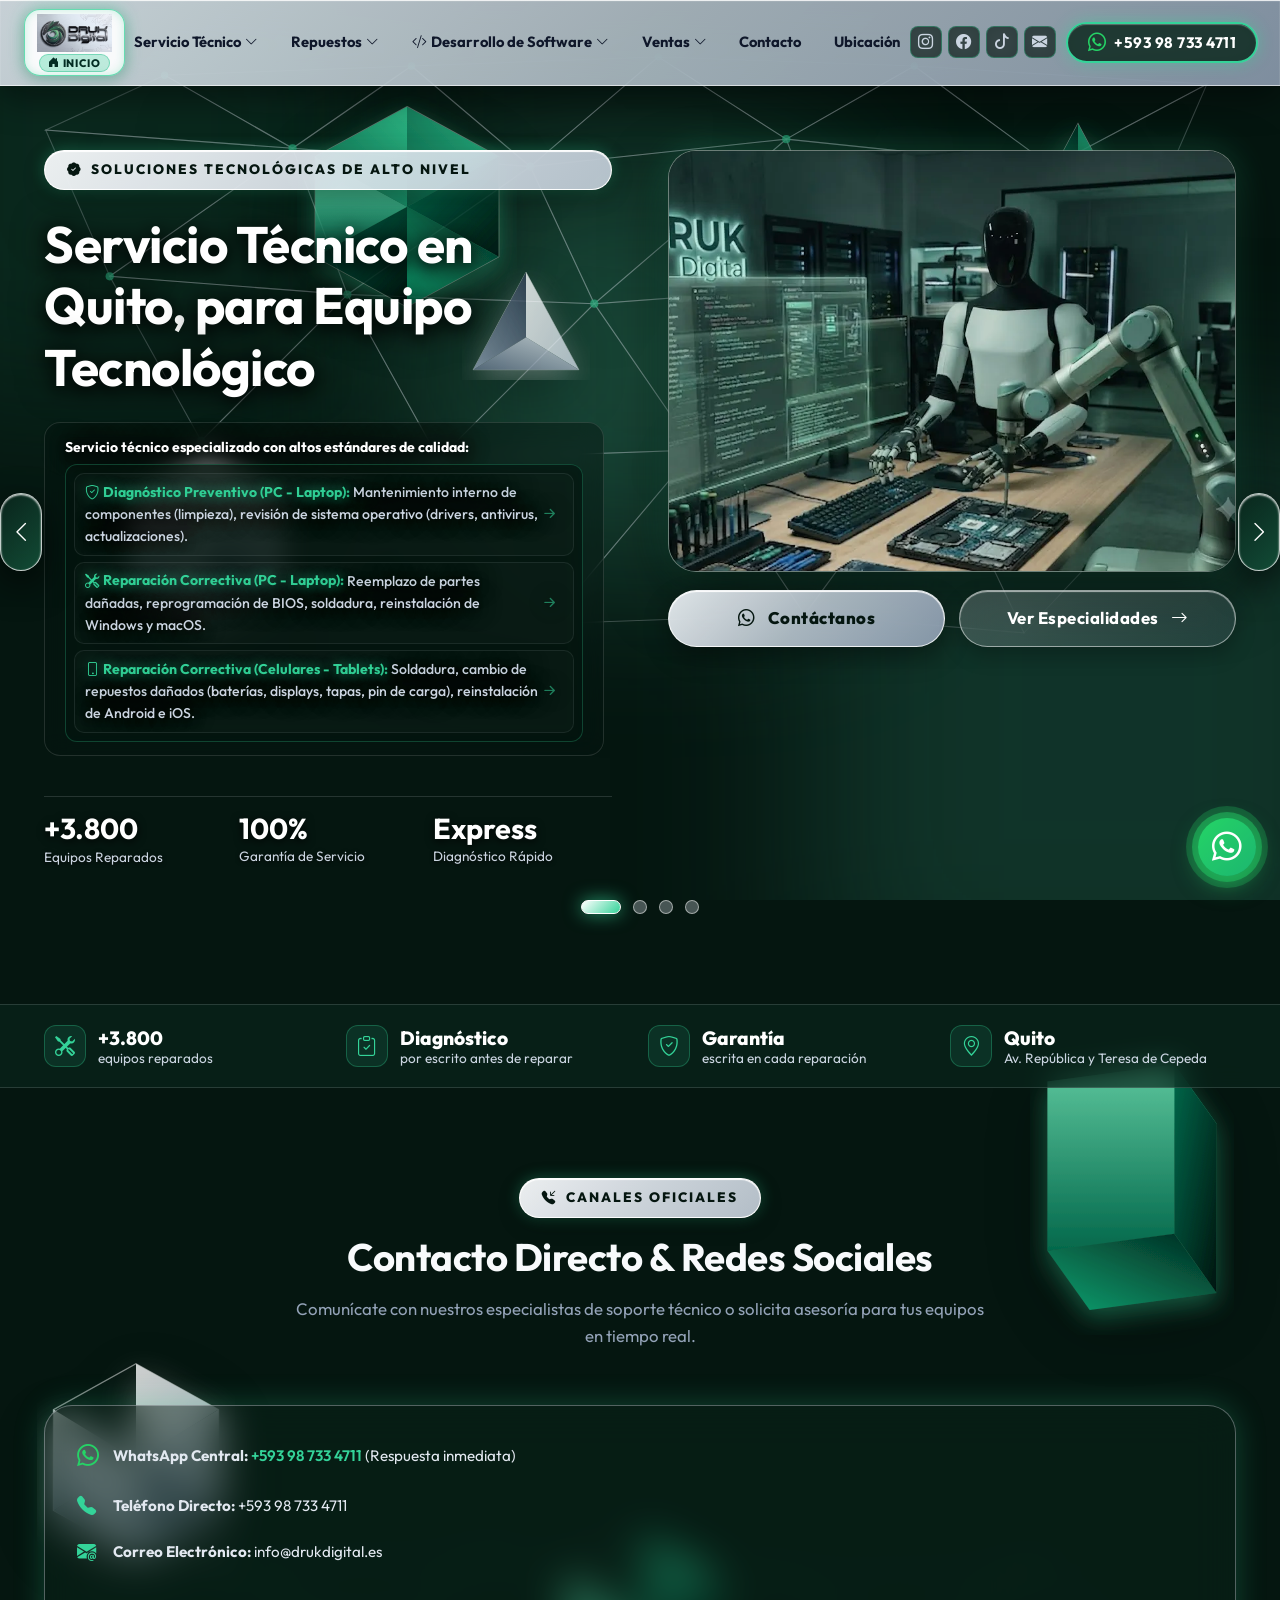
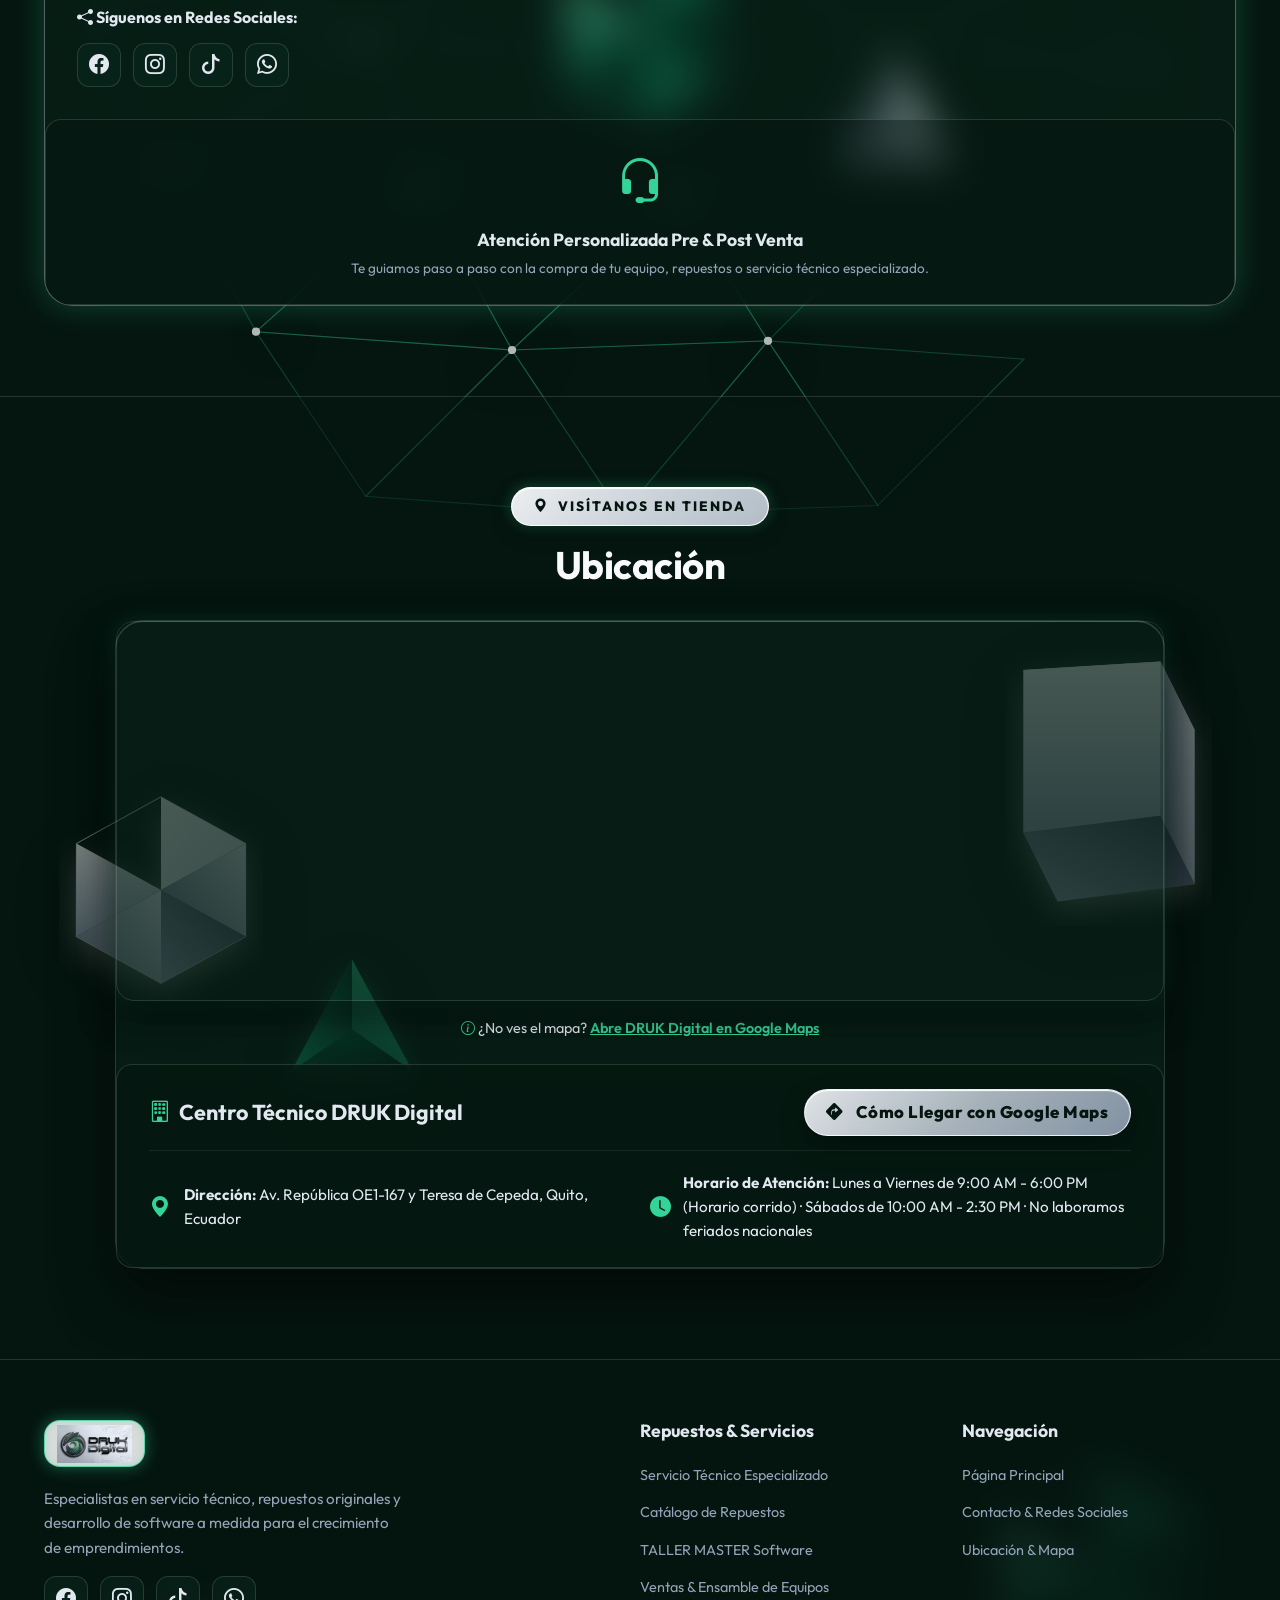
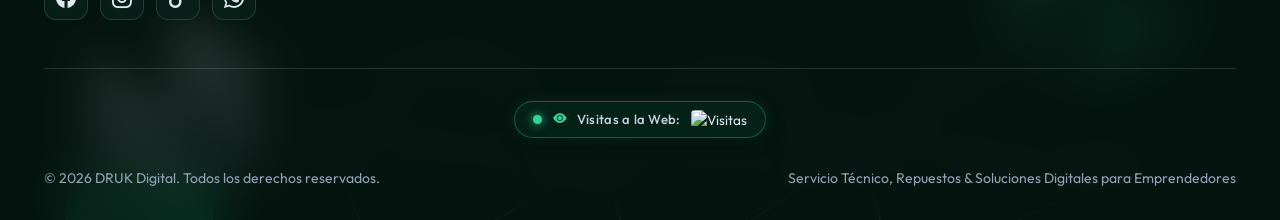
==== commit 1397105c: "SEO: jerarquía de encabezados corregida y horario de atención actualizado - index/software: sin salt" ====
--- a/index.html
+++ b/index.html
@@ -42,7 +42,7 @@
   <link rel="stylesheet" href="https://cdn.jsdelivr.net/npm/bootstrap-icons@1.11.3/font/bootstrap-icons.min.css">
 
   <!-- CSS Principal Liquid Glass -->
-  <link rel="stylesheet" href="styles.css?v=7">
+  <link rel="stylesheet" href="styles.css?v=9">
   <link rel="preload" as="image" href="hero_banner.webp" fetchpriority="high">
 
   <!-- Vercel Web Analytics -->
@@ -89,11 +89,16 @@
             "Tuesday",
             "Wednesday",
             "Thursday",
-            "Friday",
-            "Saturday"
+            "Friday"
           ],
-          "opens": "08:30",
-          "closes": "19:30"
+          "opens": "09:00",
+          "closes": "18:00"
+        },
+        {
+          "@type": "OpeningHoursSpecification",
+          "dayOfWeek": "Saturday",
+          "opens": "10:00",
+          "closes": "14:30"
         }
       ],
       "areaServed": {
@@ -883,15 +888,15 @@
               <!-- Estadísticas subidas a la posición donde estaban los botones -->
               <div class="hero-stats">
                 <div class="stat-item">
-                  <h4 class="counter-dynamic-glitch" data-count-target="3800" data-count-live>+3.800</h4>
+                  <div class="stat-value counter-dynamic-glitch" data-count-target="3800" data-count-live>+3.800</div>
                   <p>Equipos Reparados</p>
                 </div>
                 <div class="stat-item">
-                  <h4>100%</h4>
+                  <div class="stat-value">100%</div>
                   <p>Garantía de Servicio</p>
                 </div>
                 <div class="stat-item">
-                  <h4>Express</h4>
+                  <div class="stat-value">Express</div>
                   <p>Diagnóstico Rápido</p>
                 </div>
               </div>
@@ -965,15 +970,15 @@
               <!-- Estadísticas subidas a la posición donde estaban los botones -->
               <div class="hero-stats">
                 <div class="stat-item">
-                  <h4>Originales</h4>
+                  <div class="stat-value">Originales</div>
                   <p>Repuestos Certificados</p>
                 </div>
                 <div class="stat-item">
-                  <h4>Stock</h4>
+                  <div class="stat-value">Stock</div>
                   <p>Inmediato & Garantizado</p>
                 </div>
                 <div class="stat-item">
-                  <h4>Multimarca</h4>
+                  <div class="stat-value">Multimarca</div>
                   <p>Todas las Marcas</p>
                 </div>
               </div>
@@ -1019,15 +1024,15 @@
               <!-- Estadísticas subidas a la posición donde estaban los botones -->
               <div class="hero-stats">
                 <div class="stat-item">
-                  <h4>Órdenes de Trabajo</h4>
+                  <div class="stat-value">Órdenes de Trabajo</div>
                   <p>Recepción & Código QR</p>
                 </div>
                 <div class="stat-item">
-                  <h4>Ventas</h4>
+                  <div class="stat-value">Ventas</div>
                   <p>Notas de venta & Cobros</p>
                 </div>
                 <div class="stat-item">
-                  <h4>Informes</h4>
+                  <div class="stat-value">Informes</div>
                   <p>Reportes & Métricas</p>
                 </div>
               </div>
@@ -1087,15 +1092,15 @@
               <!-- Estadísticas subidas a la posición donde estaban los botones -->
               <div class="hero-stats">
                 <div class="stat-item">
-                  <h4>Gamer & Pro</h4>
+                  <div class="stat-value">Gamer & Pro</div>
                   <p>CPUs a Medida</p>
                 </div>
                 <div class="stat-item">
-                  <h4>Multimarca</h4>
+                  <div class="stat-value">Multimarca</div>
                   <p>Nuevas & Usadas</p>
                 </div>
                 <div class="stat-item">
-                  <h4>Garantía</h4>
+                  <div class="stat-value">Garantía</div>
                   <p>Soporte DRUK Digital</p>
                 </div>
               </div>
@@ -1195,9 +1200,9 @@
 
           <!-- Botones de Redes Sociales -->
           <div style="margin-top: 1.5rem;">
-            <h4 style="font-size: 1rem; color: var(--silver); margin-bottom: 0.75rem;">
+            <h3 style="font-size: 1rem; color: var(--silver); margin-bottom: 0.75rem;">
               <i class="bi bi-share-fill me-1"></i> Síguenos en Redes Sociales:
-            </h4>
+            </h3>
             <div class="social-links">
               <a href="https://www.facebook.com/drukdigital" target="_blank" class="social-icon-btn"
                 aria-label="Facebook Oficial DRUK Digital" title="Facebook">
@@ -1223,8 +1228,8 @@
         <div
           style="padding: 1.5rem; display: flex; flex-direction: column; justify-content: center; align-items: center; background: rgba(5, 22, 16, 0.4); border-radius: 16px; border: 1px solid var(--glass-border);">
           <i class="bi bi-headset" style="font-size: 3rem; color: var(--emerald-bright);"></i>
-          <h4 style="margin-top: 0.5rem; font-size: 1.1rem; color: var(--silver); text-align: center;">Atención
-            Personalizada Pre & Post Venta</h4>
+          <h3 style="margin-top: 0.5rem; font-size: 1.1rem; color: var(--silver); text-align: center;">Atención
+            Personalizada Pre & Post Venta</h3>
           <p style="font-size: 0.85rem; color: var(--silver-muted); text-align: center; margin-top: 0.5rem;">
             Te guiamos paso a paso con la compra de tu equipo, repuestos o servicio técnico especializado.
           </p>
@@ -1290,7 +1295,7 @@
 
             <div class="info-item" style="margin-bottom: 0;">
               <i class="bi bi-clock-fill" style="color: var(--emerald-bright); font-size: 1.3rem;"></i>
-              <span><strong>Horario de Atención:</strong> Lunes a Sábado de 8:30 AM - 7:30 PM (Horario corrido)</span>
+              <span><strong>Horario de Atención:</strong> Lunes a Viernes de 9:00 AM - 6:00 PM (Horario corrido) · Sábados de 10:00 AM - 2:30 PM · No laboramos feriados nacionales</span>
             </div>
           </div>
         </div>
@@ -1323,7 +1328,7 @@
         </div>
 
         <div class="footer-links">
-          <h4>Repuestos & Servicios</h4>
+          <h3>Repuestos & Servicios</h3>
           <ul>
             <li><a href="servicio-tecnico.html">Servicio Técnico Especializado</a></li>
             <li><a href="repuestos.html">Catálogo de Repuestos</a></li>
@@ -1333,7 +1338,7 @@
         </div>
 
         <div class="footer-links">
-          <h4>Navegación</h4>
+          <h3>Navegación</h3>
           <ul>
             <li><a href="index.html">Página Principal</a></li>
             <li><a href="#contacto">Contacto & Redes Sociales</a></li>
--- a/styles.css
+++ b/styles.css
@@ -1150,7 +1150,11 @@
   margin-top: 0.25rem;
 }
 
-.stat-item h4 {
+.stat-item h4,
+.stat-item .stat-value {
+  font-family: var(--font-heading);
+  font-weight: 700;
+  line-height: 1.2;
   font-size: 1.8rem;
   color: #ffffff;
   text-shadow: 0 2px 8px rgba(0, 0, 0, 0.9);
@@ -1923,7 +1927,7 @@
   font-size: 0.95rem;
 }
 
-.footer-links h4 {
+.footer-links h3, .footer-links h4 {
   font-size: 1.1rem;
   margin-bottom: 1.25rem;
   color: var(--silver);
@@ -3501,7 +3505,7 @@
   margin-bottom: 0.7rem;
 }
 
-.web-item h4 { margin: 0 0 0.45rem; font-size: 1.05rem; color: var(--text-heading); }
+.web-item h3, .web-item h4 { margin: 0 0 0.45rem; font-size: 1.05rem; color: var(--text-heading); }
 .web-item p { margin: 0; font-size: 0.9rem; color: var(--silver-muted); line-height: 1.6; }
 
 .web-demo {
@@ -3705,7 +3709,7 @@
 
   .footer { padding: 45px 0 25px; }
   .footer-grid { gap: 2rem; margin-bottom: 2rem; }
-  .footer-links h4 { font-size: 1rem; margin-bottom: 0.9rem; }
+  .footer-links h3, .footer-links h4 { font-size: 1rem; margin-bottom: 0.9rem; }
 
   .subpage-title { margin-bottom: 0.6rem; }
   .subpage-desc { font-size: 0.96rem; margin-bottom: 1.15rem; }
@@ -4012,6 +4016,7 @@
   border: 1px solid rgba(52, 211, 153, 0.28);
 }
 
+.ai-panel h4,
 .ai-panel h5 {
   display: flex;
   align-items: center;
@@ -4097,3 +4102,34 @@
   .trust-item span { font-size: 0.78rem; }
   .trust-item > i { width: 2.2rem; height: 2.2rem; font-size: 1.05rem; }
 }
+
+/* ===== Preguntas frecuentes (servicio-tecnico.html) ===== */
+.faq-section { padding-top: 2rem; }
+.faq-list { display: grid; gap: 0.75rem; margin-top: 1.5rem; }
+.faq-item {
+  background: var(--glass-card);
+  border: 1px solid var(--glass-border);
+  border-radius: var(--radius-md);
+  backdrop-filter: blur(12px);
+  transition: border-color var(--transition-fast), background var(--transition-fast);
+}
+.faq-item:hover, .faq-item[open] { border-color: var(--glass-border-hover); background: var(--glass-card-hover); }
+.faq-item summary {
+  cursor: pointer; list-style: none; position: relative;
+  padding: 1.1rem 3rem 1.1rem 1.25rem;
+  font-family: var(--font-heading); font-weight: 600; font-size: 1.05rem; color: var(--text-heading);
+}
+.faq-item summary::-webkit-details-marker { display: none; }
+.faq-item summary::after {
+  content: "+"; position: absolute; right: 1.25rem; top: 50%; transform: translateY(-50%);
+  font-size: 1.4rem; line-height: 1; color: var(--emerald-bright); transition: transform var(--transition-fast);
+}
+.faq-item[open] summary::after { transform: translateY(-50%) rotate(45deg); }
+.faq-item p { margin: 0; padding: 0 1.25rem 1.2rem; color: var(--text-body); line-height: 1.6; }
+@media (max-width: 600px) {
+  .faq-item summary { font-size: 0.98rem; padding: 1rem 2.6rem 1rem 1rem; }
+  .faq-item p { padding: 0 1rem 1rem; }
+}
+
+/* Jerarquía de encabezados corregida (h2 > h3 > h4): mantiene el aspecto anterior */
+.solution-card > h3 { font-size: 1em; }
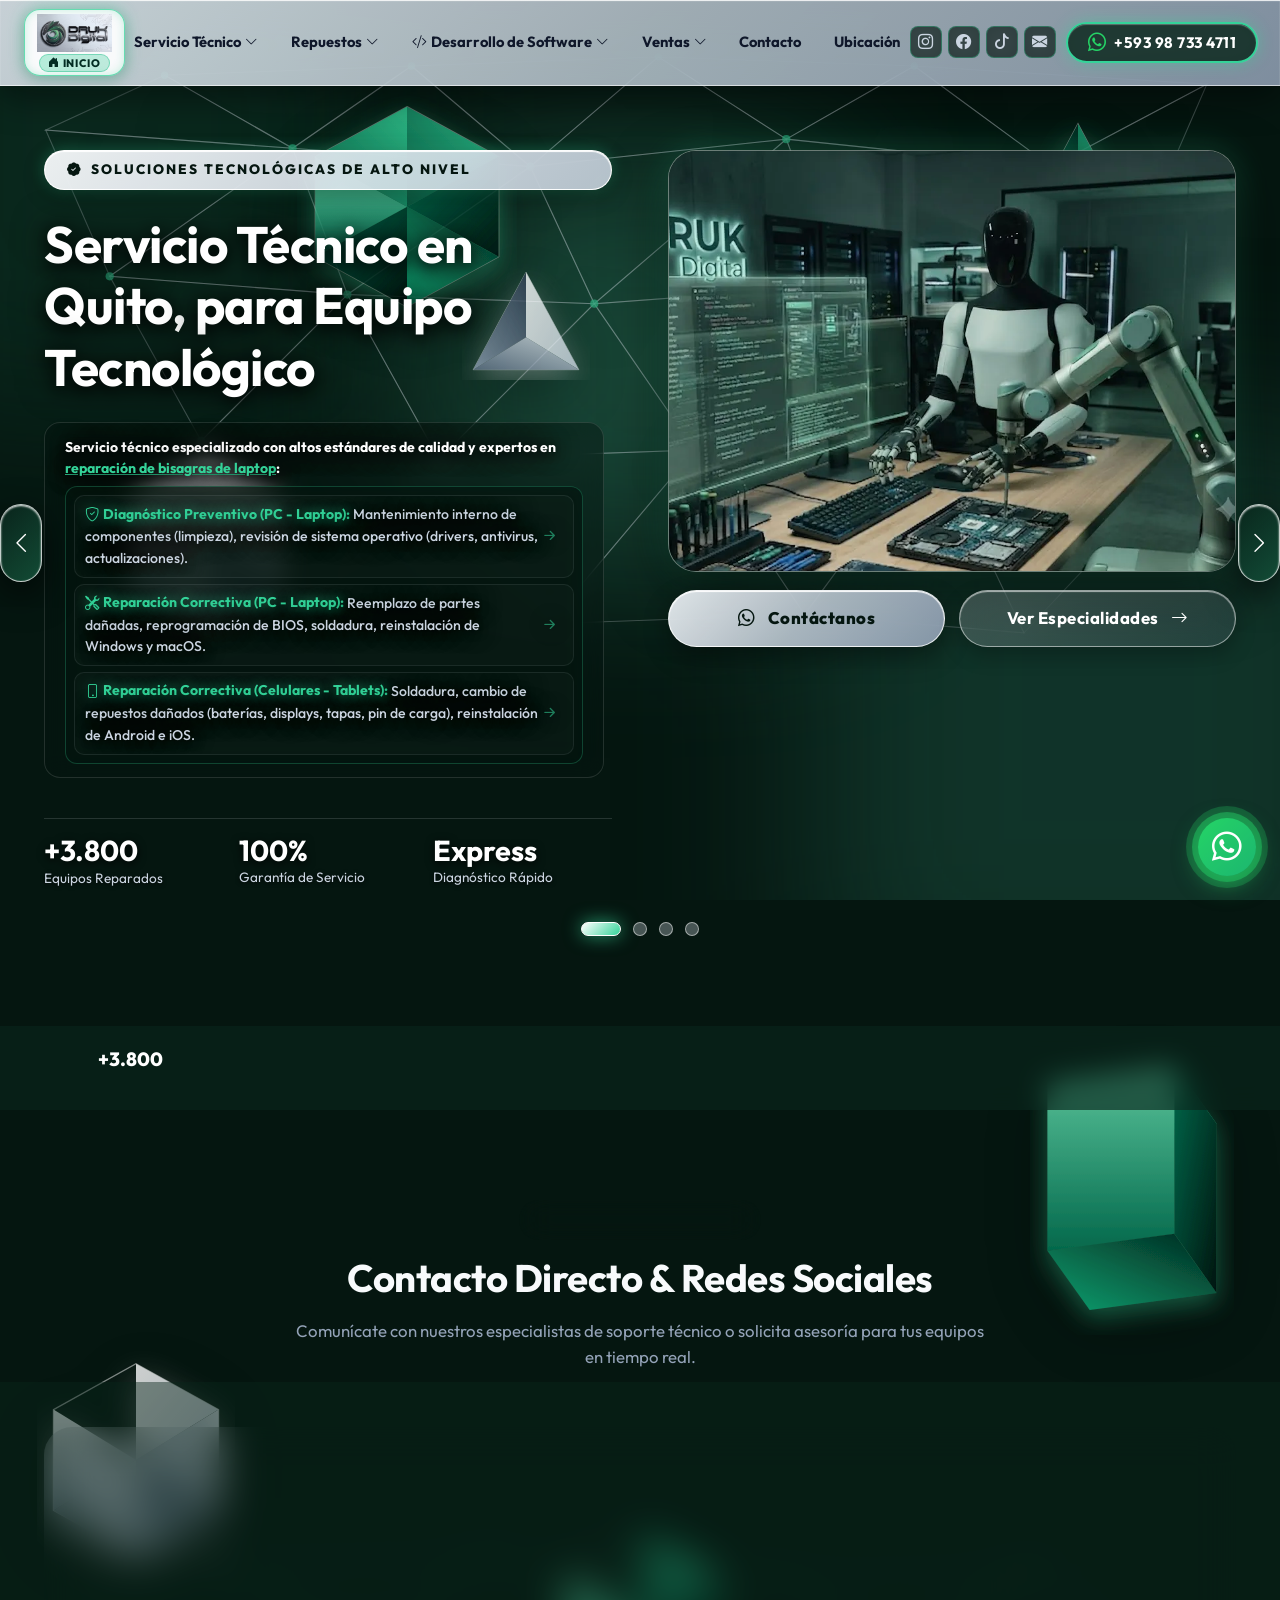
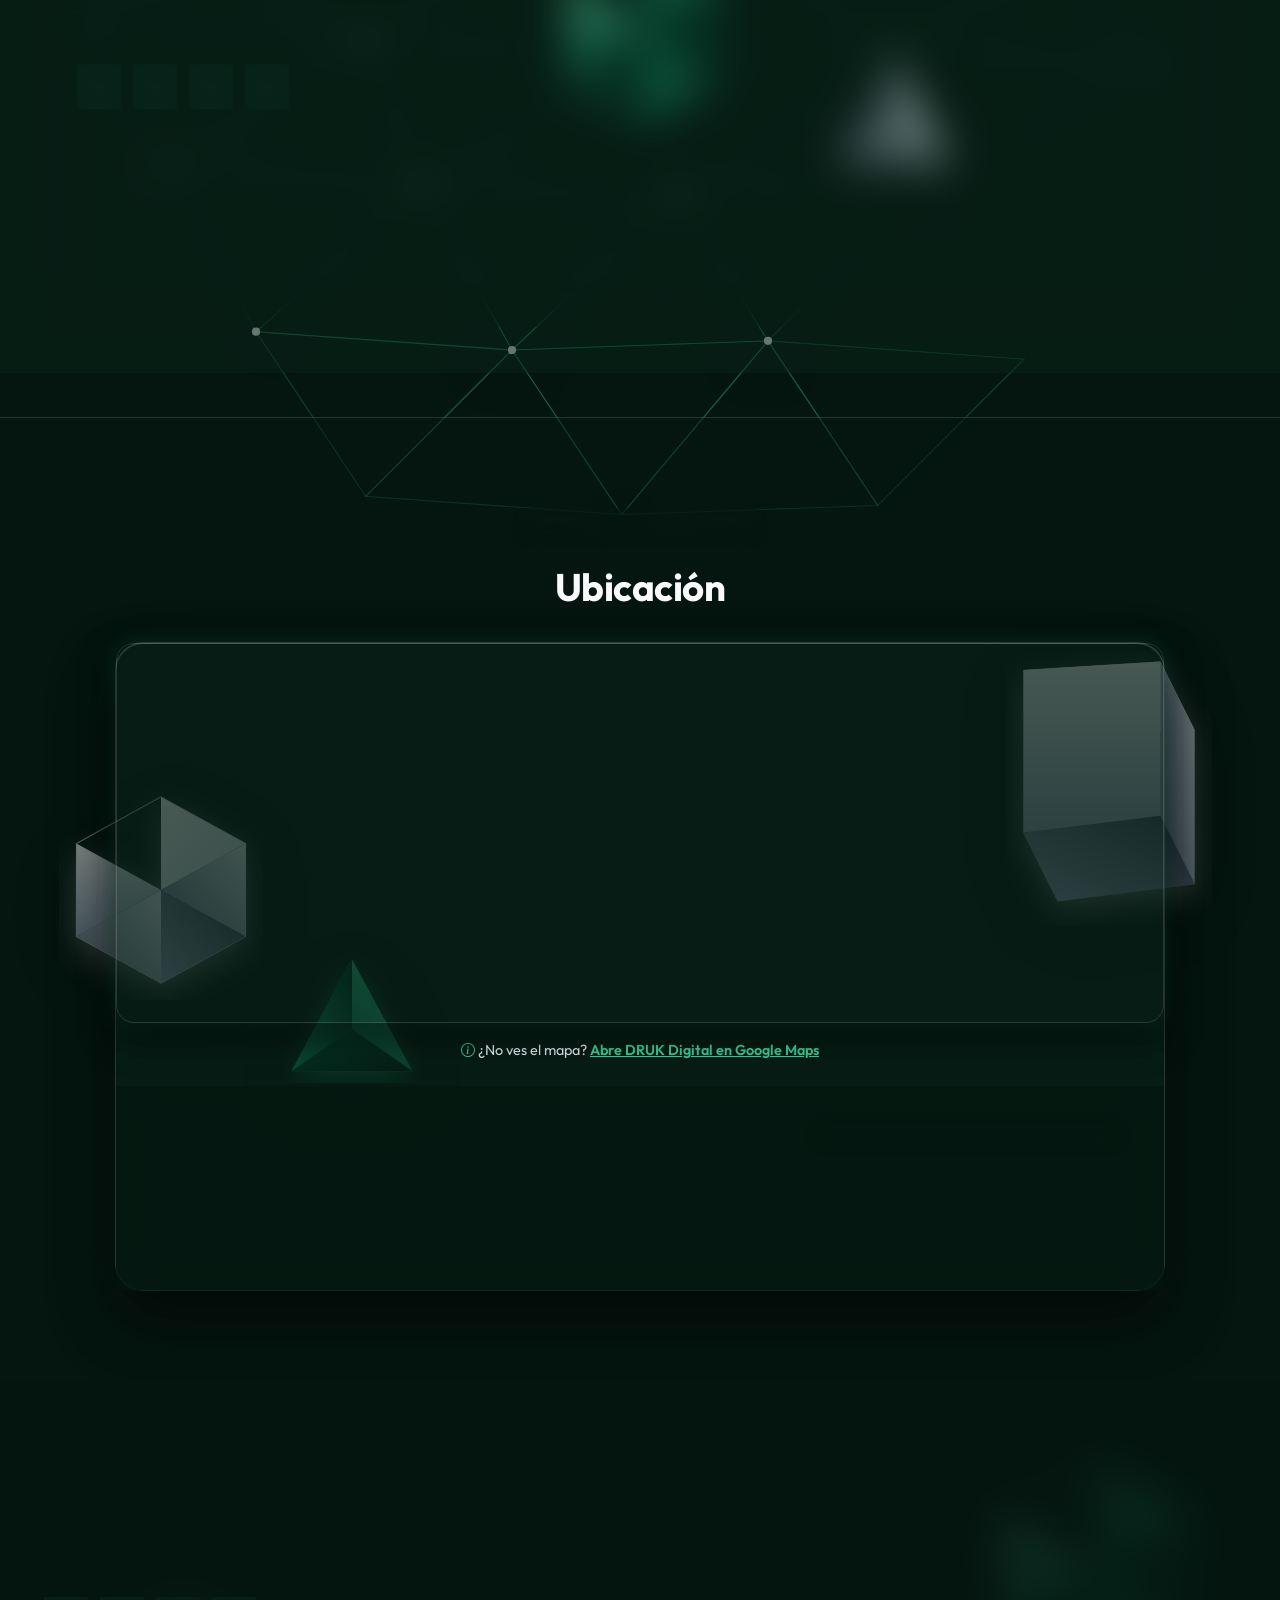
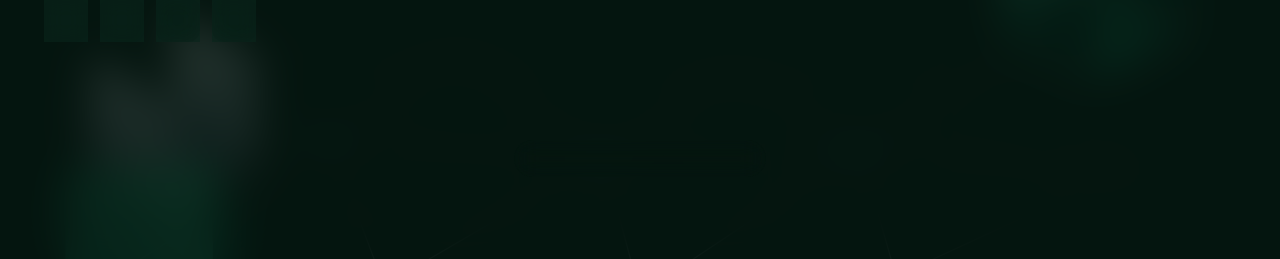
==== commit c6dd5387: "SEO: datos reales de reparación de bisagras y unificación de FAQPage en servicio técnico" ====
--- a/index.html
+++ b/index.html
@@ -605,6 +605,13 @@
                 <span>DRUK Digital</span>
               </div>
               <div class="dropdown-stack">
+                <a href="servicio-tecnico.html#reparacion-bisagras" class="dropdown-link">
+                  <i class="bi bi-tools"></i>
+                  <div>
+                    <strong>Reparación de bisagras</strong>
+                    <small>Reconstrucción de bases plásticas rotas y ajuste de bisagras de laptop en Quito</small>
+                  </div>
+                </a>
                 <a href="servicio-tecnico.html#reparacion-computadoras" class="dropdown-link">
                   <i class="bi bi-laptop"></i>
                   <div>
@@ -785,6 +792,8 @@
 
       <a href="servicio-tecnico.html" class="nav-link"><i class="bi bi-tools me-2"></i> Servicio Técnico</a>
       <div class="mobile-sublinks" style="grid-template-columns: 1fr;">
+        <a href="servicio-tecnico.html#reparacion-bisagras" class="mobile-sublink"><i class="bi bi-tools me-1"></i>
+          Reparación de bisagras</a>
         <a href="servicio-tecnico.html#reparacion-computadoras" class="mobile-sublink"><i class="bi bi-laptop me-1"></i>
           Reparación de Laptop, PC, AIO y Mac</a>
         <a href="servicio-tecnico.html#reparacion-moviles" class="mobile-sublink"><i class="bi bi-phone-fill me-1"></i>
@@ -856,7 +865,7 @@
               <div class="hero-description"
                 style="font-size: 0.88rem; line-height: 1.55; display: flex; flex-direction: column; gap: 6px; margin-bottom: 0.75rem;">
                 <p style="margin: 0; font-weight: 700; color: #ffffff;">Servicio técnico especializado con altos
-                  estándares de calidad:</p>
+                  estándares de calidad y expertos en <a href="servicio-tecnico.html#reparacion-bisagras" style="color: var(--emerald-bright); text-decoration: underline;">reparación de bisagras de laptop</a>:</p>
                 <div class="hero-link-list">
                   <a href="servicio-tecnico.html#reparacion-computadoras" class="hero-link-item">
                     <strong
@@ -1331,6 +1340,7 @@
           <h3>Repuestos & Servicios</h3>
           <ul>
             <li><a href="servicio-tecnico.html">Servicio Técnico Especializado</a></li>
+            <li><a href="servicio-tecnico.html#reparacion-bisagras">Reparación de bisagras de laptop</a></li>
             <li><a href="repuestos.html">Catálogo de Repuestos</a></li>
             <li><a href="software.html">TALLER MASTER Software</a></li>
             <li><a href="ventas.html">Ventas & Ensamble de Equipos</a></li>
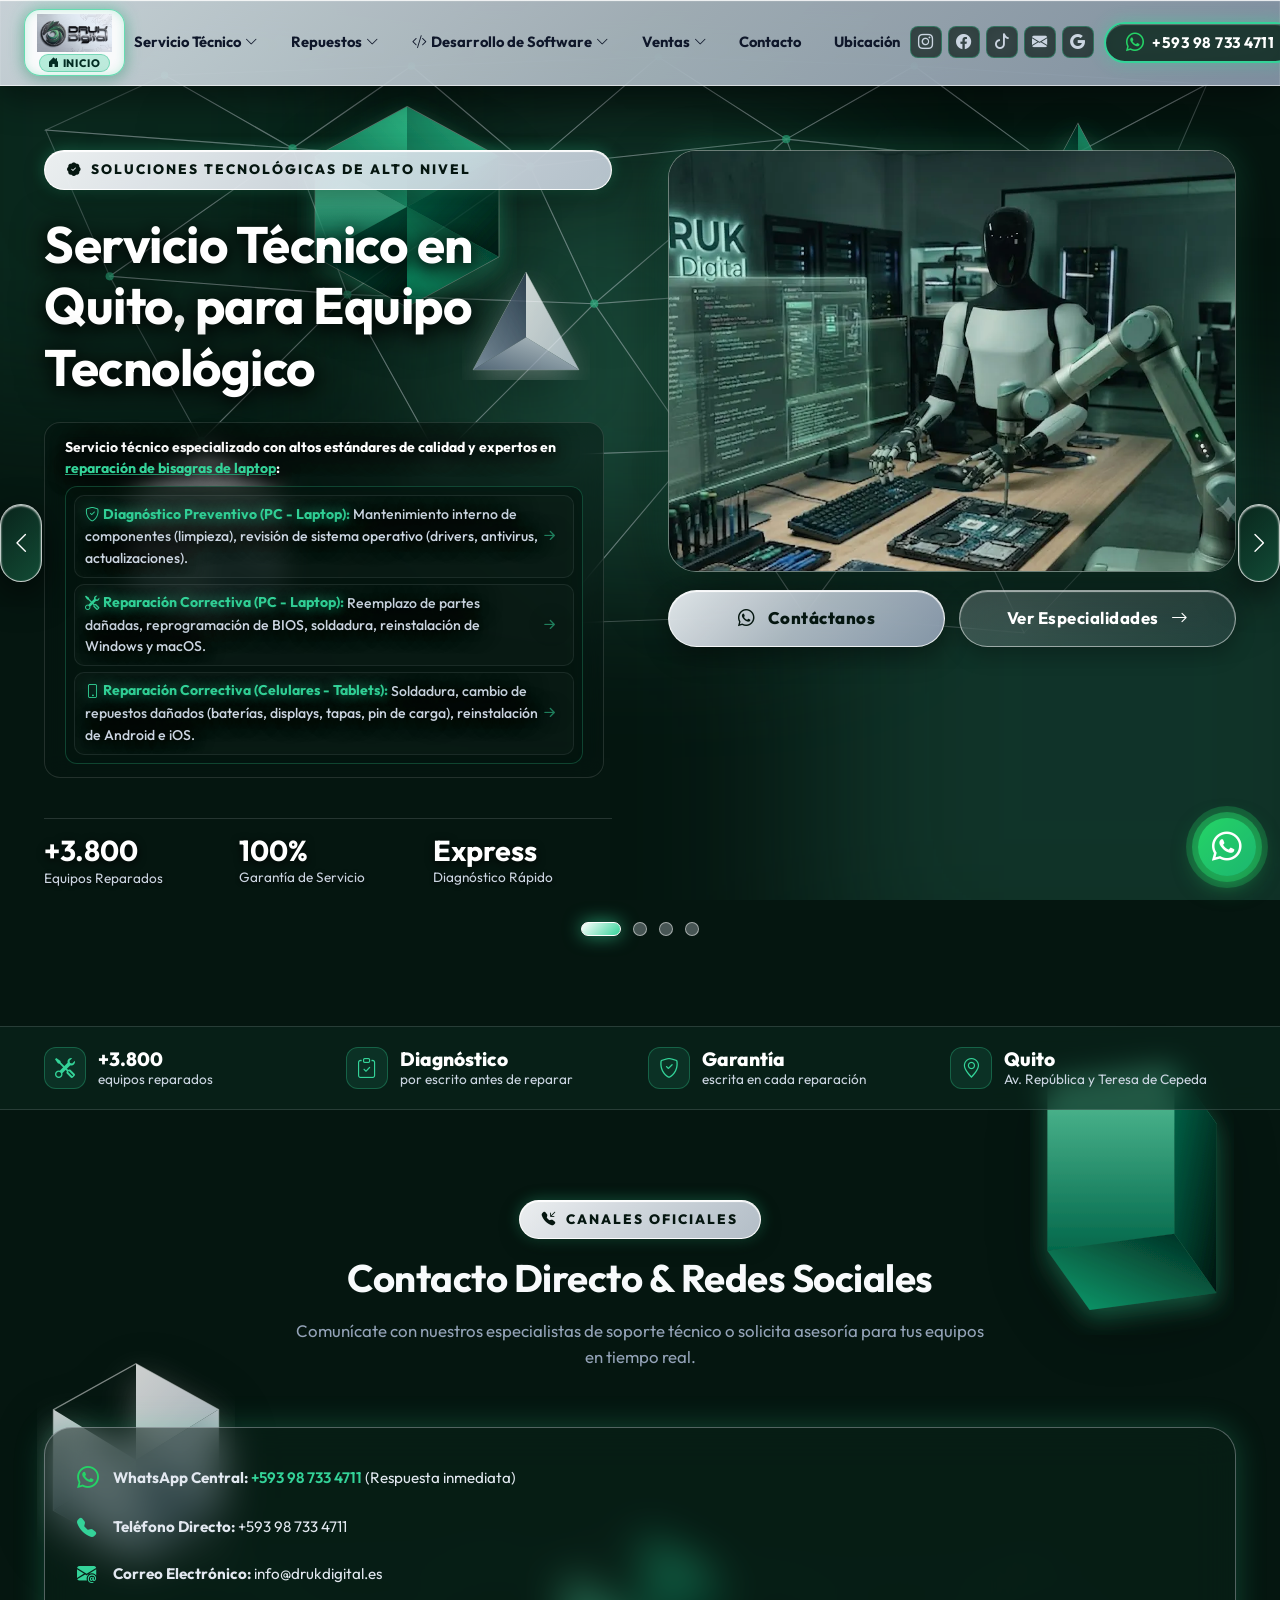
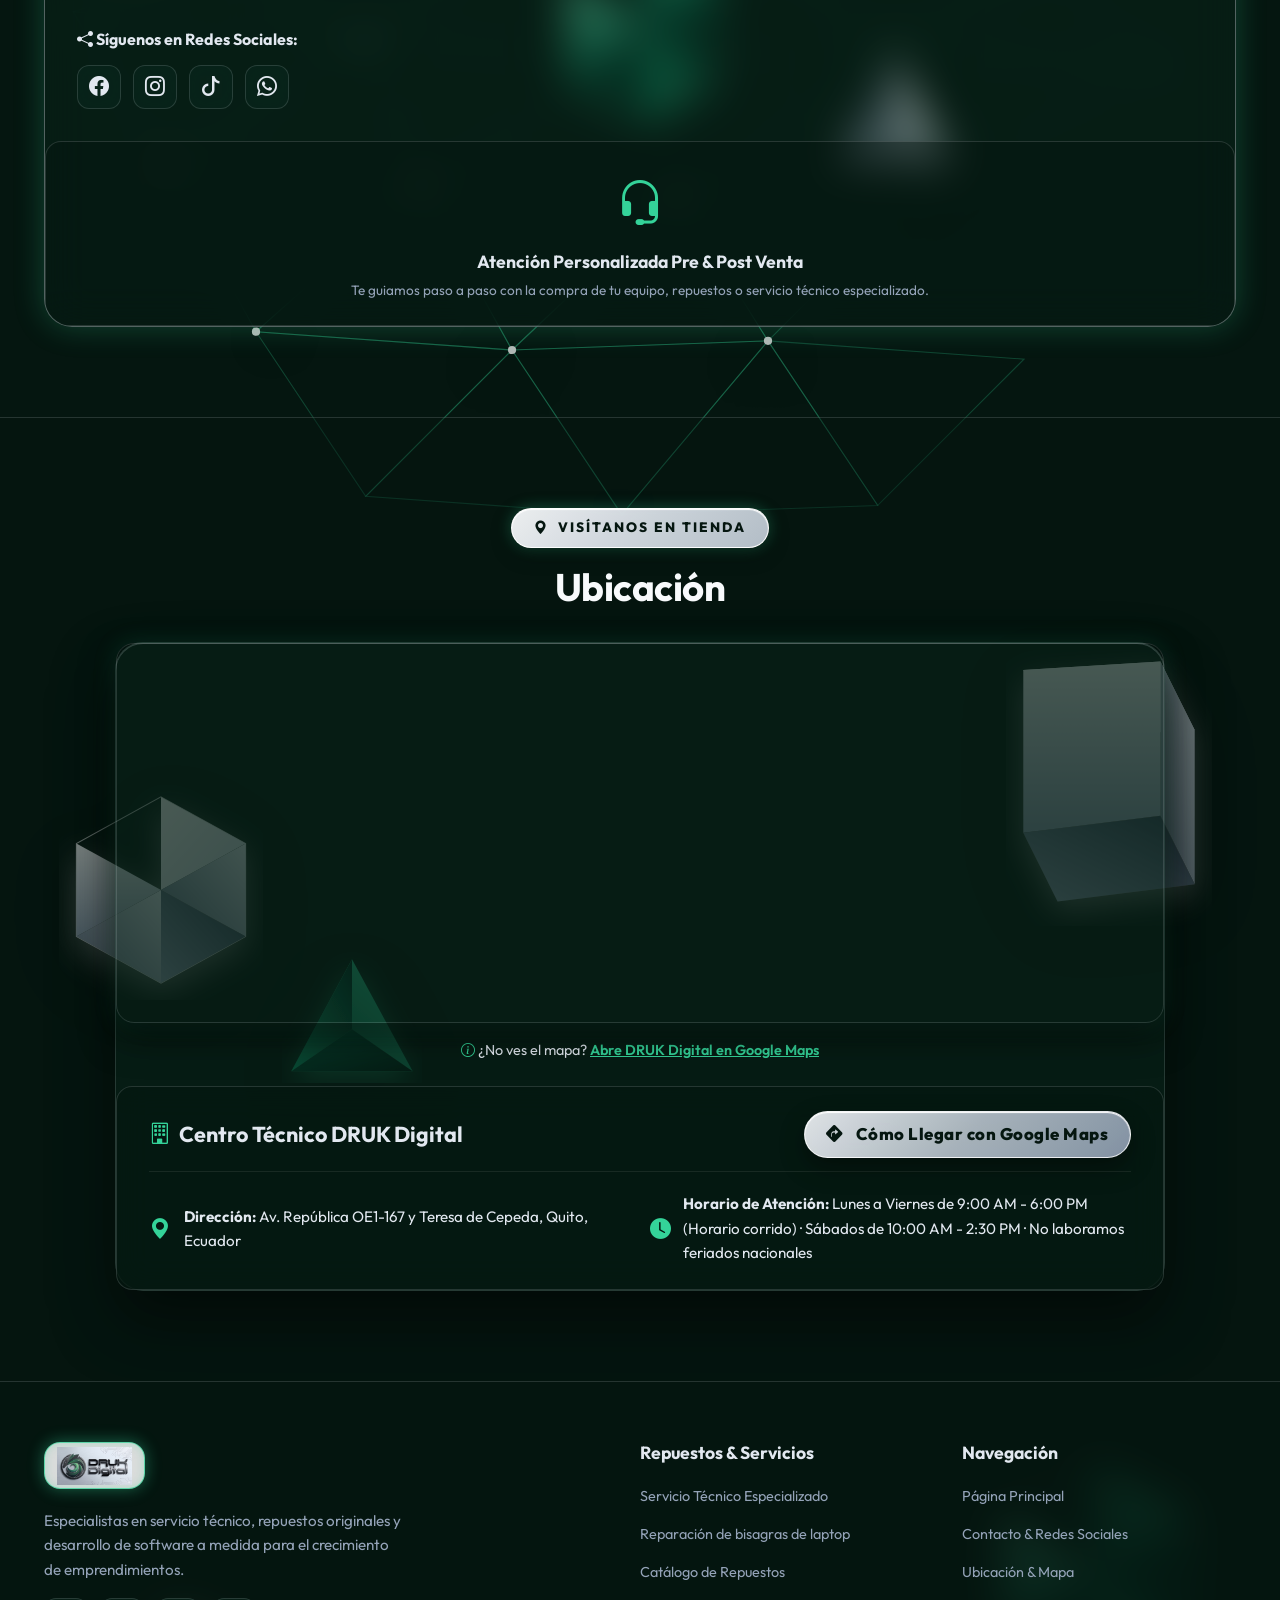
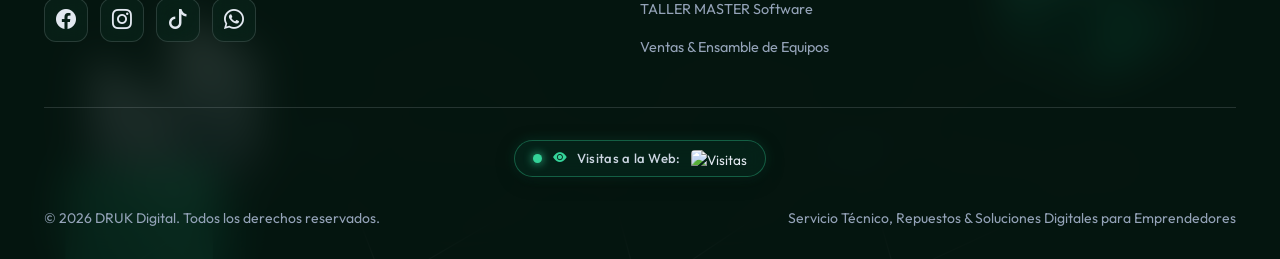
==== commit ed45c2e3: "Cabecera: botón de Google junto al correo con enlace a la ficha del negocio y sus opiniones" ====
--- a/index.html
+++ b/index.html
@@ -773,6 +773,10 @@
             aria-label="Email">
             <i class="bi bi-envelope-fill"></i>
           </a>
+          <a href="https://maps.app.goo.gl/MyCBaA6QTHzryNj6A" target="_blank" rel="noopener noreferrer"
+            class="header-social-btn" title="Opiniones en Google (4.8 ★)" aria-label="Opiniones de DRUK Digital en Google">
+            <i class="bi bi-google"></i>
+          </a>
         </div>
 
         <a href="https://wa.me/593987334711" target="_blank" rel="noopener noreferrer" class="header-phone-badge">
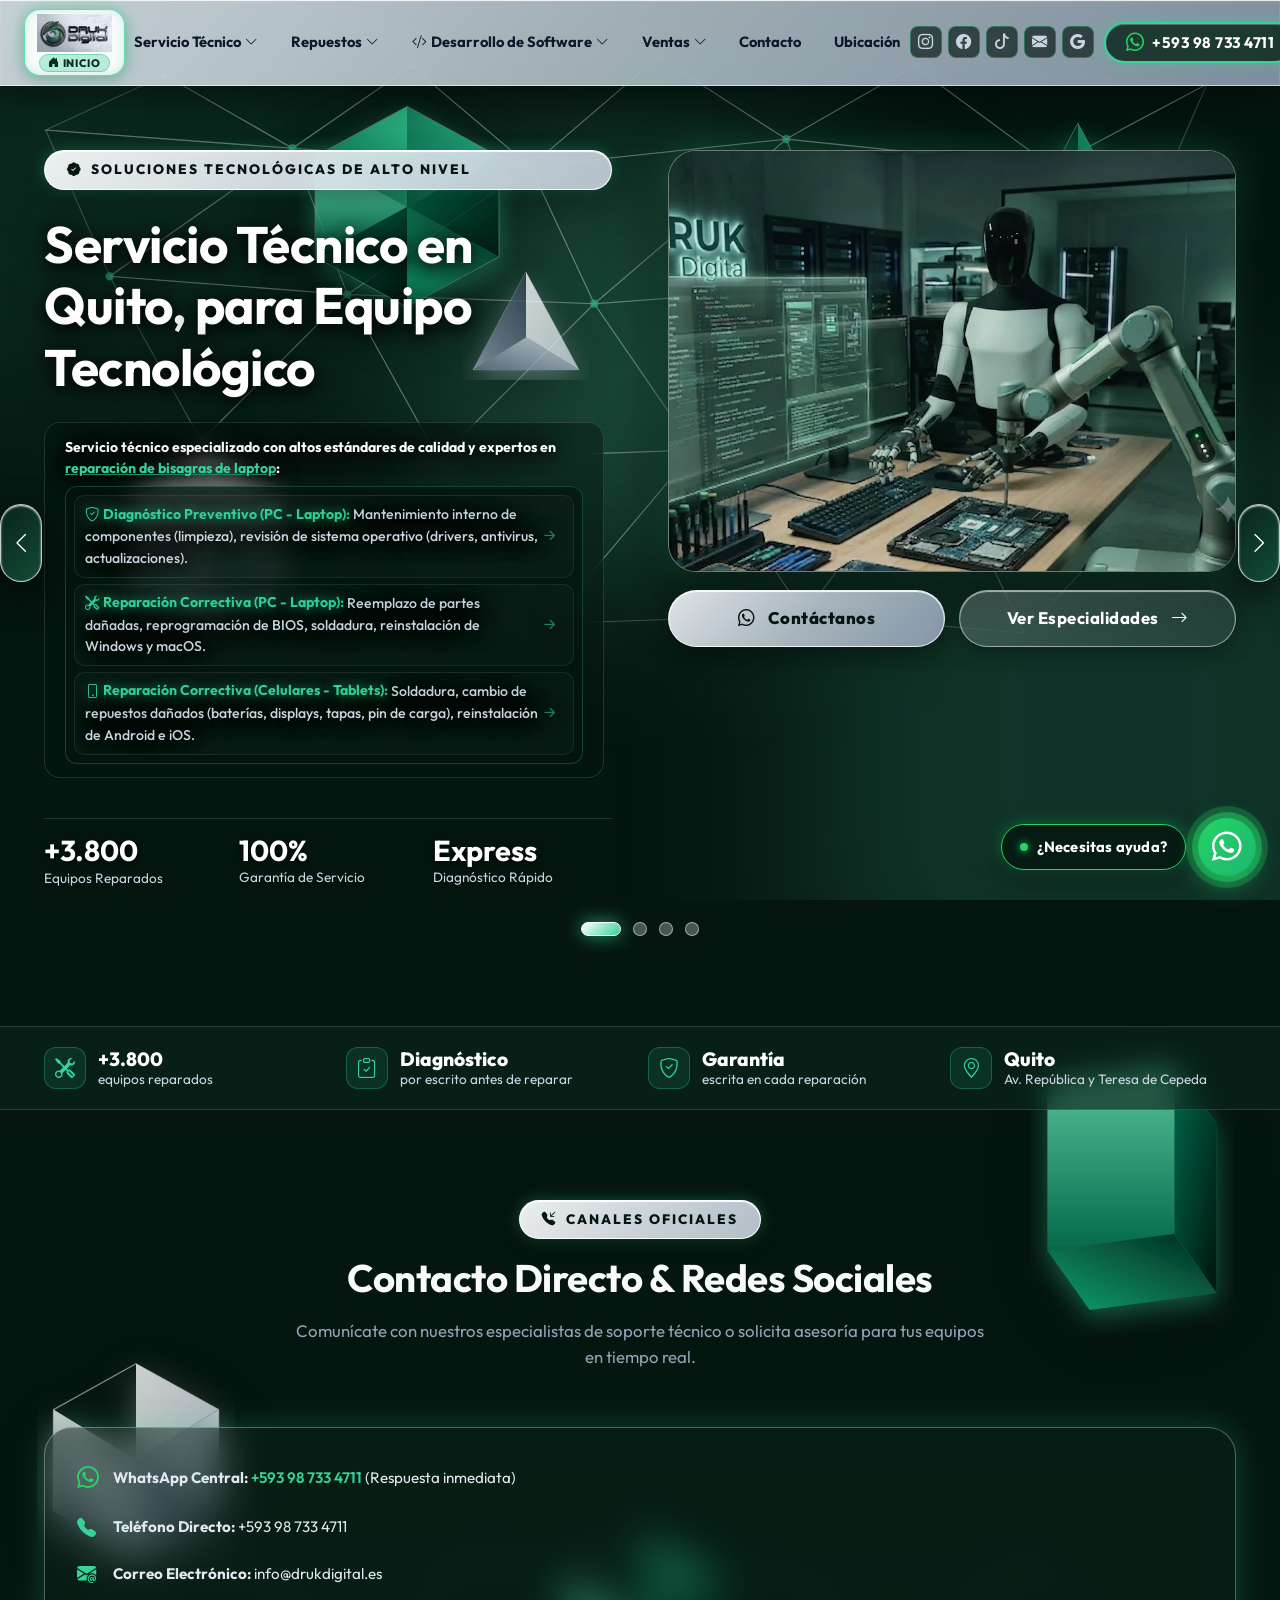
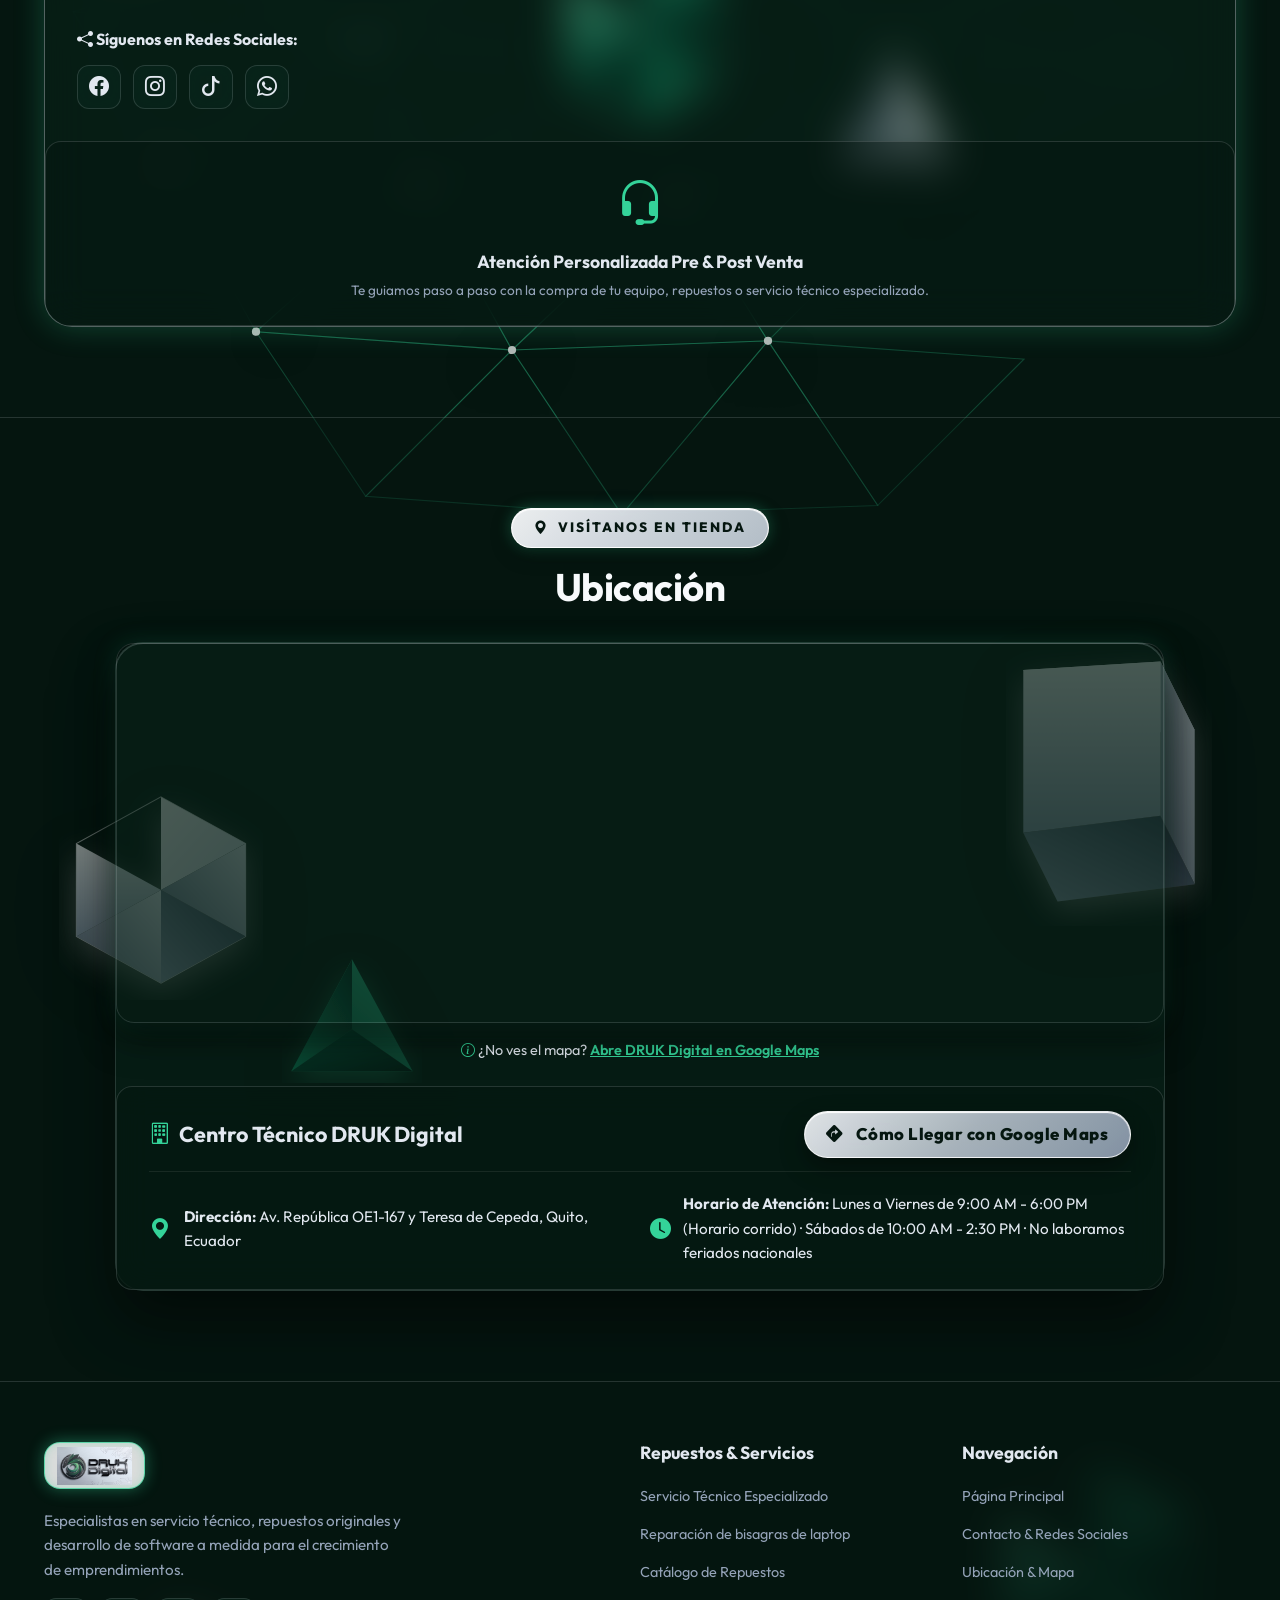
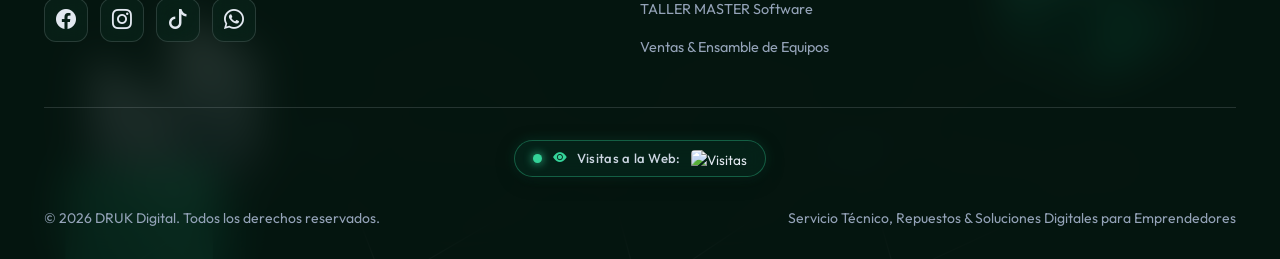
==== commit 4be41fff: "Agregar pastilla flotante Necesitas ayuda en WhatsApp y contador en vivo en reparaciones exitosas" ====
--- a/index.html
+++ b/index.html
@@ -42,7 +42,7 @@
   <link rel="stylesheet" href="https://cdn.jsdelivr.net/npm/bootstrap-icons@1.11.3/font/bootstrap-icons.min.css">
 
   <!-- CSS Principal Liquid Glass -->
-  <link rel="stylesheet" href="styles.css?v=9">
+  <link rel="stylesheet" href="styles.css?v=10">
   <link rel="preload" as="image" href="hero_banner.webp" fetchpriority="high">
 
   <!-- Vercel Web Analytics -->
@@ -1382,11 +1382,16 @@
     </div>
   </footer>
 
-  <!-- Botón Flotante WhatsApp -->
-  <a href="https://wa.me/593987334711?text=%C2%A1Hola%20DRUK%20Digital!%20Deseo%20m%C3%A1s%20informaci%C3%B3n."
-    target="_blank" class="floating-whatsapp" aria-label="WhatsApp DRUK Digital">
-    <i class="bi bi-whatsapp"></i>
-  </a>
+  <!-- Botón Flotante WhatsApp con pastilla "¿Necesitas ayuda?" -->
+  <div class="floating-whatsapp-wrap">
+    <a href="https://wa.me/593987334711?text=%C2%A1Hola%20DRUK%20Digital!%20Deseo%20m%C3%A1s%20informaci%C3%B3n." target="_blank" rel="noopener noreferrer" class="floating-whatsapp-pill" aria-label="¿Necesitas ayuda? Escríbenos por WhatsApp">
+      <span class="floating-whatsapp-dot" aria-hidden="true"></span>
+      <span class="floating-whatsapp-text">¿Necesitas ayuda?</span>
+    </a>
+    <a href="https://wa.me/593987334711?text=%C2%A1Hola%20DRUK%20Digital!%20Deseo%20m%C3%A1s%20informaci%C3%B3n." target="_blank" rel="noopener noreferrer" class="floating-whatsapp" aria-label="WhatsApp DRUK Digital">
+      <i class="bi bi-whatsapp"></i>
+    </a>
+  </div>
 
   <!-- Script JS Principal -->
   <script src="app.js?v=4"></script>
--- a/styles.css
+++ b/styles.css
@@ -2484,6 +2484,106 @@
 }
 
 /* Botón Flotante de WhatsApp Global con Movimiento & Pulso de Ondas */
+/* Contenedor Flotante WhatsApp + Pastilla "¿Necesitas ayuda?" */
+.floating-whatsapp-wrap {
+  position: fixed;
+  bottom: 24px;
+  right: 24px;
+  display: flex;
+  align-items: center;
+  gap: 12px;
+  z-index: 999;
+  pointer-events: none;
+  animation: floatWhatsappWrap 3s infinite ease-in-out;
+}
+
+.floating-whatsapp-wrap:hover {
+  animation-play-state: paused;
+}
+
+.floating-whatsapp-wrap > * {
+  pointer-events: auto;
+}
+
+@keyframes floatWhatsappWrap {
+  0%, 100% {
+    transform: translateY(0);
+  }
+  50% {
+    transform: translateY(-8px);
+  }
+}
+
+/* Pastilla Flotante "¿Necesitas ayuda?" con efecto WhatsApp */
+.floating-whatsapp-pill {
+  display: inline-flex;
+  align-items: center;
+  gap: 9px;
+  padding: 10px 18px;
+  background: rgba(6, 26, 19, 0.94);
+  border: 1.5px solid var(--accent-whatsapp, #25d366);
+  border-radius: 9999px;
+  color: #ffffff;
+  font-family: inherit;
+  font-weight: 700;
+  font-size: 0.92rem;
+  letter-spacing: 0.2px;
+  text-decoration: none;
+  white-space: nowrap;
+  backdrop-filter: blur(14px);
+  -webkit-backdrop-filter: blur(14px);
+  box-shadow: 0 8px 25px rgba(0, 0, 0, 0.5), 0 0 16px rgba(37, 211, 102, 0.45);
+  transition: all 0.3s cubic-bezier(0.4, 0, 0.2, 1);
+  animation: whatsappPillPulse 2s infinite ease-in-out;
+  cursor: pointer;
+  user-select: none;
+}
+
+.floating-whatsapp-pill:hover {
+  background: linear-gradient(135deg, rgba(18, 140, 126, 0.95) 0%, rgba(37, 211, 102, 0.95) 100%);
+  color: #ffffff;
+  border-color: #ffffff;
+  transform: translateY(-2px) scale(1.05);
+  box-shadow: 0 12px 30px rgba(37, 211, 102, 0.85), 0 0 20px rgba(255, 255, 255, 0.6);
+}
+
+/* Punto pulsante en vivo (Status WhatsApp) */
+.floating-whatsapp-dot {
+  width: 8px;
+  height: 8px;
+  background-color: #25d366;
+  border-radius: 50%;
+  display: inline-block;
+  box-shadow: 0 0 8px #25d366;
+  animation: pulseDotWhatsapp 1.5s infinite ease-in-out;
+  flex-shrink: 0;
+}
+
+@keyframes pulseDotWhatsapp {
+  0%, 100% {
+    transform: scale(0.9);
+    opacity: 0.85;
+    box-shadow: 0 0 6px #25d366;
+  }
+  50% {
+    transform: scale(1.35);
+    opacity: 1;
+    box-shadow: 0 0 14px #25d366, 0 0 8px #ffffff;
+  }
+}
+
+/* Pulso y Resplandor de la Pastilla con efecto WhatsApp */
+@keyframes whatsappPillPulse {
+  0%, 100% {
+    border-color: rgba(37, 211, 102, 0.7);
+    box-shadow: 0 6px 20px rgba(0, 0, 0, 0.45), 0 0 12px rgba(37, 211, 102, 0.4);
+  }
+  50% {
+    border-color: #ffffff;
+    box-shadow: 0 8px 26px rgba(0, 0, 0, 0.55), 0 0 24px rgba(37, 211, 102, 0.85), 0 0 16px rgba(255, 255, 255, 0.5);
+  }
+}
+
 .floating-whatsapp {
   position: fixed;
   bottom: 24px;
@@ -2503,6 +2603,15 @@
   transition: all 0.3s cubic-bezier(0.4, 0, 0.2, 1);
   animation: floatWhatsapp 3s infinite ease-in-out;
 }
+
+/* Adaptación del icono circular cuando está dentro del contenedor */
+.floating-whatsapp-wrap .floating-whatsapp {
+  position: relative;
+  bottom: auto;
+  right: auto;
+  animation: none;
+}
+
 
 /* Anillo / Onda Expansiva de WhatsApp */
 .floating-whatsapp::before {
@@ -2598,6 +2707,23 @@
 
   .location-box {
     grid-template-columns: 1fr !important;
+  }
+
+  .floating-whatsapp-wrap {
+    bottom: 18px;
+    right: 18px;
+    gap: 8px;
+  }
+
+  .floating-whatsapp-wrap .floating-whatsapp {
+    width: 52px;
+    height: 52px;
+    font-size: 1.6rem;
+  }
+
+  .floating-whatsapp-pill {
+    padding: 7px 13px;
+    font-size: 0.84rem;
   }
 
   .floating-whatsapp {
@@ -4133,3 +4259,21 @@
 
 /* Jerarquía de encabezados corregida (h2 > h3 > h4): mantiene el aspecto anterior */
 .solution-card > h3 { font-size: 1em; }
+
+
+@media (max-width: 480px) {
+  .floating-whatsapp-wrap {
+    bottom: 16px;
+    right: 12px;
+    gap: 6px;
+  }
+  .floating-whatsapp-pill {
+    padding: 6px 11px;
+    font-size: 0.78rem;
+    gap: 6px;
+  }
+  .floating-whatsapp-dot {
+    width: 7px;
+    height: 7px;
+  }
+}
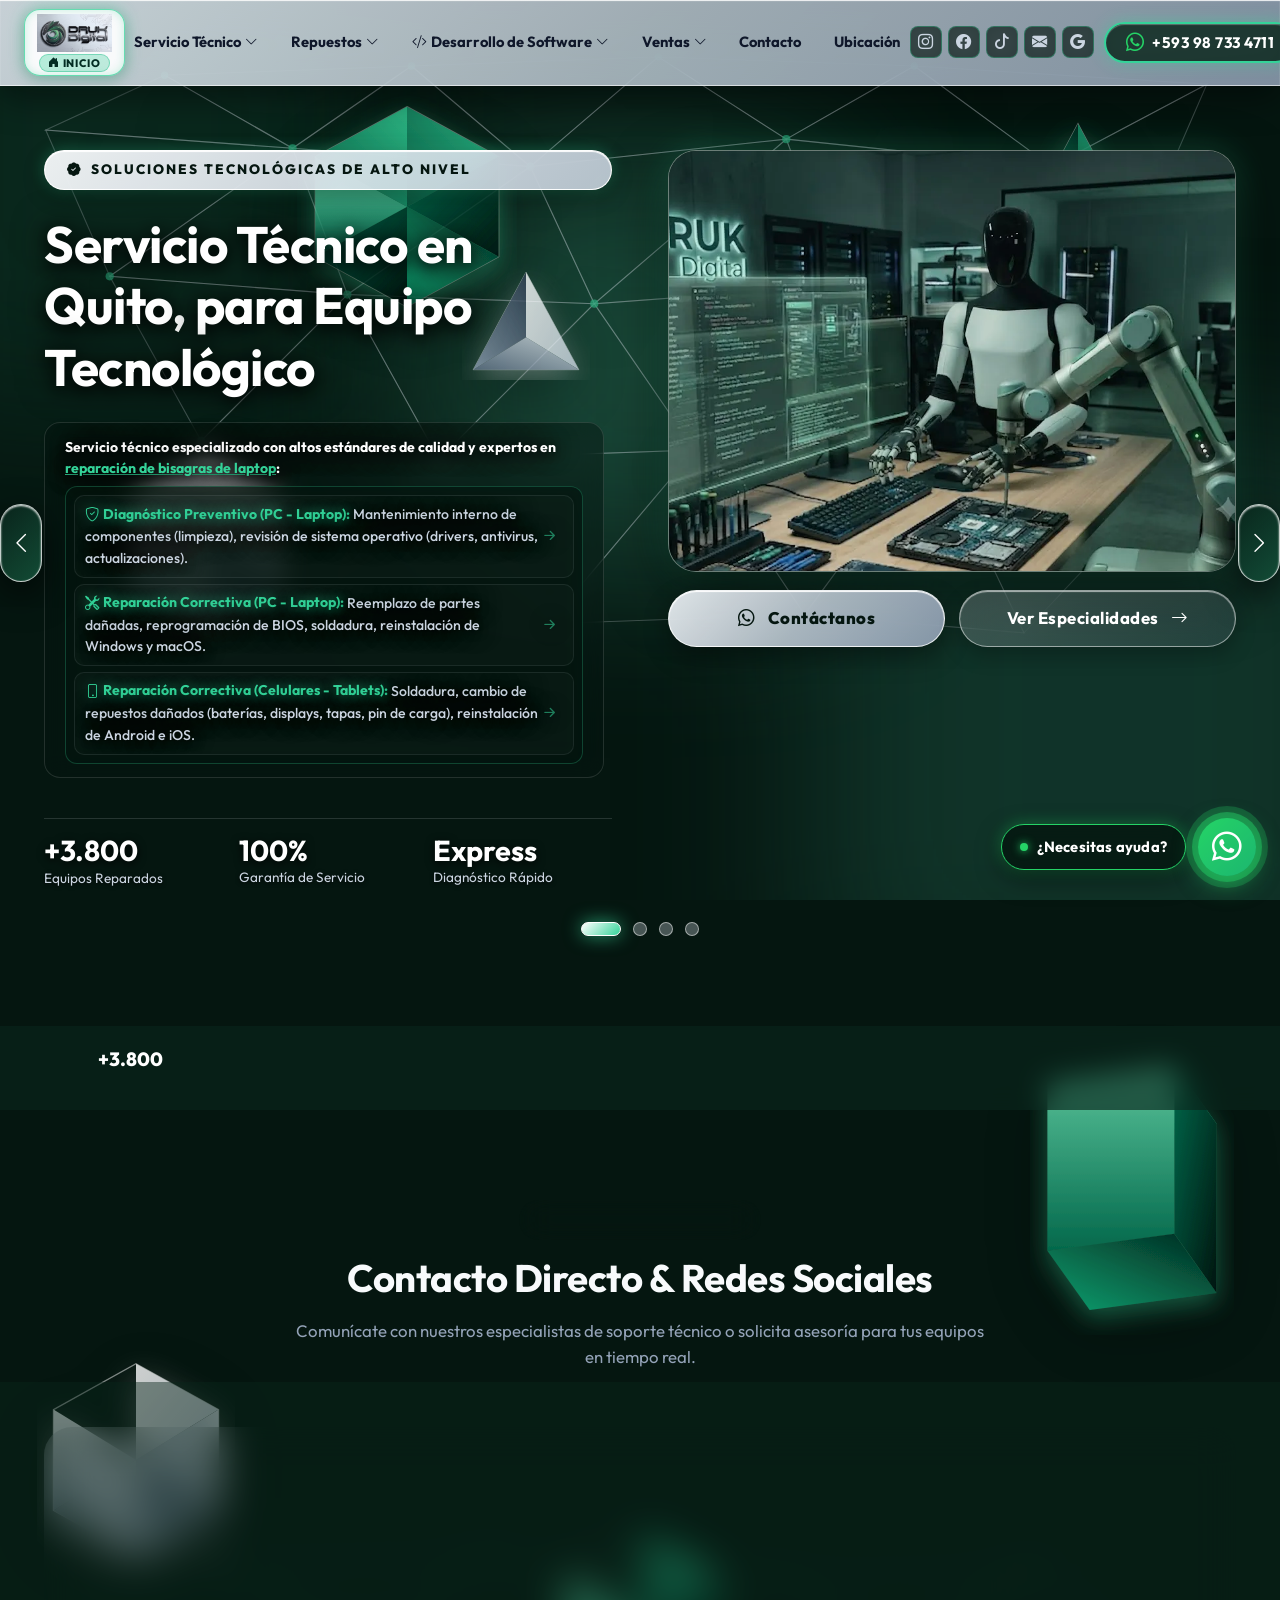
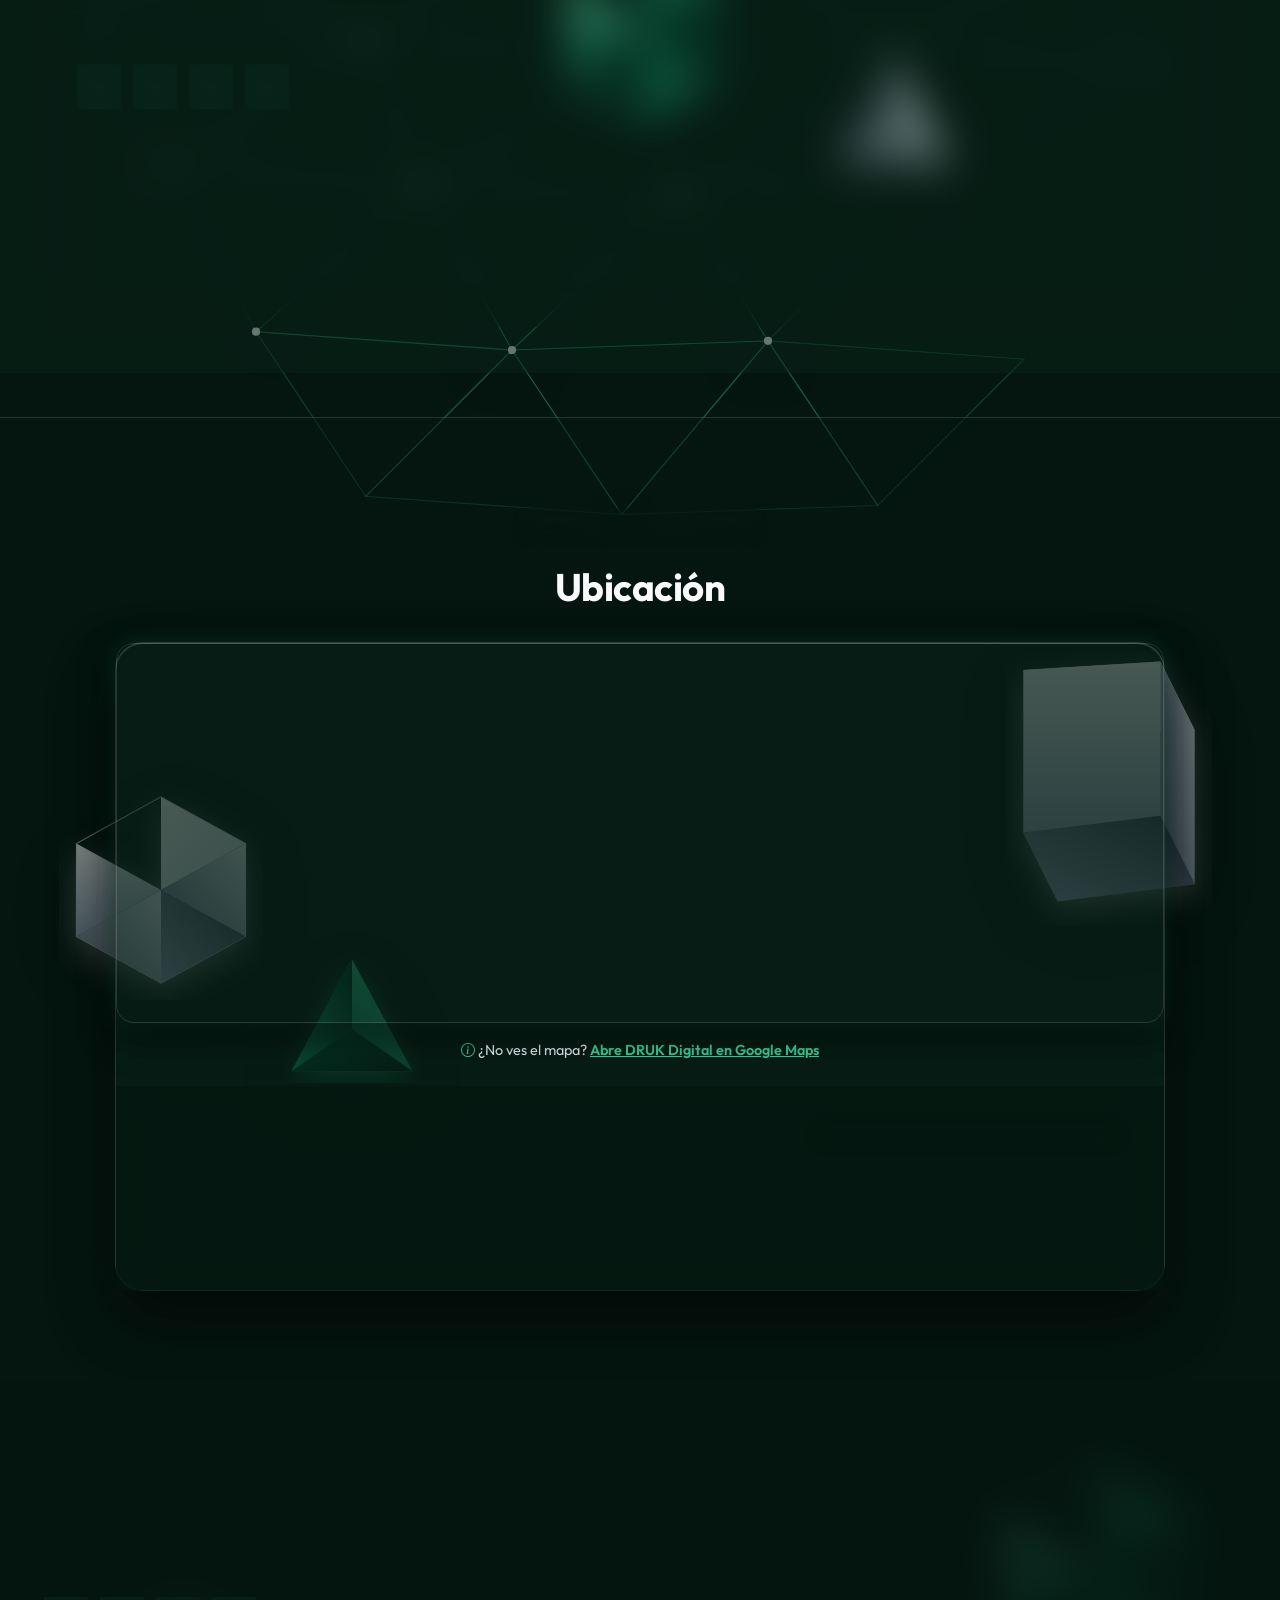
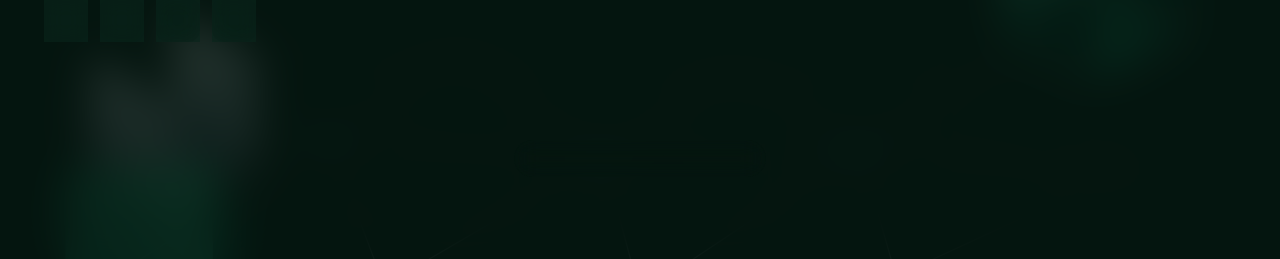
==== commit 3bf75acc: "Videos a YouTube, ignorar videos en git/Vercel, imagenes a WebP" ====
--- a/index.html
+++ b/index.html
@@ -42,7 +42,7 @@
   <link rel="stylesheet" href="https://cdn.jsdelivr.net/npm/bootstrap-icons@1.11.3/font/bootstrap-icons.min.css">
 
   <!-- CSS Principal Liquid Glass -->
-  <link rel="stylesheet" href="styles.css?v=10">
+  <link rel="stylesheet" href="styles.css?v=11">
   <link rel="preload" as="image" href="hero_banner.webp" fetchpriority="high">
 
   <!-- Vercel Web Analytics -->
@@ -605,7 +605,7 @@
                 <span>DRUK Digital</span>
               </div>
               <div class="dropdown-stack">
-                <a href="servicio-tecnico.html#reparacion-bisagras" class="dropdown-link">
+                <a href="servicio-tecnico.html#video-bisagras" class="dropdown-link">
                   <i class="bi bi-tools"></i>
                   <div>
                     <strong>Reparación de bisagras</strong>
@@ -796,7 +796,7 @@
 
       <a href="servicio-tecnico.html" class="nav-link"><i class="bi bi-tools me-2"></i> Servicio Técnico</a>
       <div class="mobile-sublinks" style="grid-template-columns: 1fr;">
-        <a href="servicio-tecnico.html#reparacion-bisagras" class="mobile-sublink"><i class="bi bi-tools me-1"></i>
+        <a href="servicio-tecnico.html#video-bisagras" class="mobile-sublink"><i class="bi bi-tools me-1"></i>
           Reparación de bisagras</a>
         <a href="servicio-tecnico.html#reparacion-computadoras" class="mobile-sublink"><i class="bi bi-laptop me-1"></i>
           Reparación de Laptop, PC, AIO y Mac</a>
@@ -869,7 +869,7 @@
               <div class="hero-description"
                 style="font-size: 0.88rem; line-height: 1.55; display: flex; flex-direction: column; gap: 6px; margin-bottom: 0.75rem;">
                 <p style="margin: 0; font-weight: 700; color: #ffffff;">Servicio técnico especializado con altos
-                  estándares de calidad y expertos en <a href="servicio-tecnico.html#reparacion-bisagras" style="color: var(--emerald-bright); text-decoration: underline;">reparación de bisagras de laptop</a>:</p>
+                  estándares de calidad y expertos en <a href="servicio-tecnico.html#video-bisagras" style="color: var(--emerald-bright); text-decoration: underline;">reparación de bisagras de laptop</a>:</p>
                 <div class="hero-link-list">
                   <a href="servicio-tecnico.html#reparacion-computadoras" class="hero-link-item">
                     <strong
@@ -917,8 +917,10 @@
 
             <div class="hero-visual">
               <div class="hero-img-wrapper">
-                <video class="hero-video" data-src="robot-tecnico-web.mp4" autoplay loop muted playsinline
-                  webkit-playsinline poster="hero_banner.webp" preload="none"></video>
+                <img class="hero-yt-poster" src="hero_banner.webp" alt="" aria-hidden="true">
+                <iframe class="hero-video hero-yt" data-yt="robotTecnico" data-yt-mode="fondo" loading="lazy"
+                  title="Servicio técnico DRUK Digital" allow="autoplay; encrypted-media; picture-in-picture"
+                  referrerpolicy="strict-origin-when-cross-origin"></iframe>
               </div>
               <!-- Botones colocados debajo del video -->
               <div class="hero-actions">
@@ -999,8 +1001,10 @@
 
             <div class="hero-visual">
               <div class="hero-img-wrapper">
-                <video class="hero-video" data-src="robot-repuestos-web.mp4" autoplay loop muted playsinline
-                  webkit-playsinline poster="repuestos_banner.webp" preload="none"></video>
+                <img class="hero-yt-poster" src="repuestos_banner.webp" alt="" aria-hidden="true">
+                <iframe class="hero-video hero-yt" data-yt="robotRepuestos" data-yt-mode="fondo" loading="lazy"
+                  title="Repuestos DRUK Digital" allow="autoplay; encrypted-media; picture-in-picture"
+                  referrerpolicy="strict-origin-when-cross-origin"></iframe>
               </div>
               <!-- Botones colocados debajo del video -->
               <div class="hero-actions">
@@ -1053,8 +1057,10 @@
 
             <div class="hero-visual">
               <div class="hero-img-wrapper">
-                <video class="hero-video" data-src="robot-programando-web.mp4" autoplay loop muted playsinline
-                  webkit-playsinline poster="robot-programando.webp" preload="none"></video>
+                <img class="hero-yt-poster" src="robot-programando.webp" alt="" aria-hidden="true">
+                <iframe class="hero-video hero-yt" data-yt="robotProgramando" data-yt-mode="fondo" loading="lazy"
+                  title="Software TALLER MASTER" allow="autoplay; encrypted-media; picture-in-picture"
+                  referrerpolicy="strict-origin-when-cross-origin"></iframe>
               </div>
               <!-- Botones colocados debajo del video -->
               <div class="hero-actions">
@@ -1121,8 +1127,10 @@
 
             <div class="hero-visual">
               <div class="hero-img-wrapper">
-                <video class="hero-video" data-src="venta-pc-laptop-web.mp4" autoplay loop muted playsinline
-                  webkit-playsinline poster="venta_banner.webp" preload="none"></video>
+                <img class="hero-yt-poster" src="venta_banner.webp" alt="" aria-hidden="true">
+                <iframe class="hero-video hero-yt" data-yt="ventaPcLaptop" data-yt-mode="fondo" loading="lazy"
+                  title="Venta de PC y laptops DRUK Digital" allow="autoplay; encrypted-media; picture-in-picture"
+                  referrerpolicy="strict-origin-when-cross-origin"></iframe>
               </div>
               <!-- Botones colocados debajo del video -->
               <div class="hero-actions">
@@ -1344,7 +1352,7 @@
           <h3>Repuestos & Servicios</h3>
           <ul>
             <li><a href="servicio-tecnico.html">Servicio Técnico Especializado</a></li>
-            <li><a href="servicio-tecnico.html#reparacion-bisagras">Reparación de bisagras de laptop</a></li>
+            <li><a href="servicio-tecnico.html#video-bisagras">Reparación de bisagras de laptop</a></li>
             <li><a href="repuestos.html">Catálogo de Repuestos</a></li>
             <li><a href="software.html">TALLER MASTER Software</a></li>
             <li><a href="ventas.html">Ventas & Ensamble de Equipos</a></li>
@@ -1394,7 +1402,19 @@
   </div>
 
   <!-- Script JS Principal -->
-  <script src="app.js?v=4"></script>
+  <!-- ===== VIDEOS DE YOUTUBE =====
+       Pega el ID de cada video entre las comillas (es lo que va después de "v=" o de "youtu.be/").
+       Ej: https://youtu.be/dQw4w9WgXcQ  ->  'dQw4w9WgXcQ'
+       Mientras esté vacío se muestra la imagen de portada. -->
+  <script>
+    window.DRUK_YT = Object.assign(window.DRUK_YT || {}, {
+      robotTecnico:     '', // antes: robot-tecnico-web.mp4
+      robotRepuestos:   '', // antes: robot-repuestos-web.mp4
+      robotProgramando: '', // antes: robot-programando-web.mp4
+      ventaPcLaptop:    ''  // antes: venta-pc-laptop-web.mp4
+    });
+  </script>
+  <script src="app.js?v=5"></script>
 </body>
 
 </html>
--- a/styles.css
+++ b/styles.css
@@ -1204,6 +1204,52 @@
   transform: scale(1.03);
 }
 
+/* Video de YouTube sobre la imagen de portada (la portada se ve mientras carga o si no hay ID) */
+.hero-img-wrapper iframe {
+  position: absolute;
+  inset: 0;
+  width: 100%;
+  height: 100%;
+  border: 0;
+  pointer-events: none; /* es video de fondo: no captura clics */
+}
+.hero-img-wrapper iframe:not([src]),
+.tm-video iframe:not([src]) {
+  display: none;
+}
+.tm-yt-poster {
+  position: absolute;
+  inset: 0;
+  width: 100%;
+  height: 100%;
+  object-fit: cover;
+}
+/* Shorts verticales de YouTube (servicio-tecnico.html, bisagras) */
+.yt-short {
+  position: relative;
+  width: 100%;
+  aspect-ratio: 9 / 16;
+  border-radius: var(--radius-lg);
+  border: 1px solid var(--glass-border);
+  background: #000;
+  box-shadow: 0 10px 28px rgba(0, 0, 0, 0.45);
+  overflow: hidden;
+}
+.yt-short img,
+.yt-short iframe {
+  position: absolute;
+  inset: 0;
+  width: 100%;
+  height: 100%;
+  border: 0;
+  object-fit: cover;
+  display: block;
+}
+.yt-short iframe:not([src]) {
+  display: none;
+}
+
+
 .hero-card-float {
   position: absolute;
   bottom: -20px;
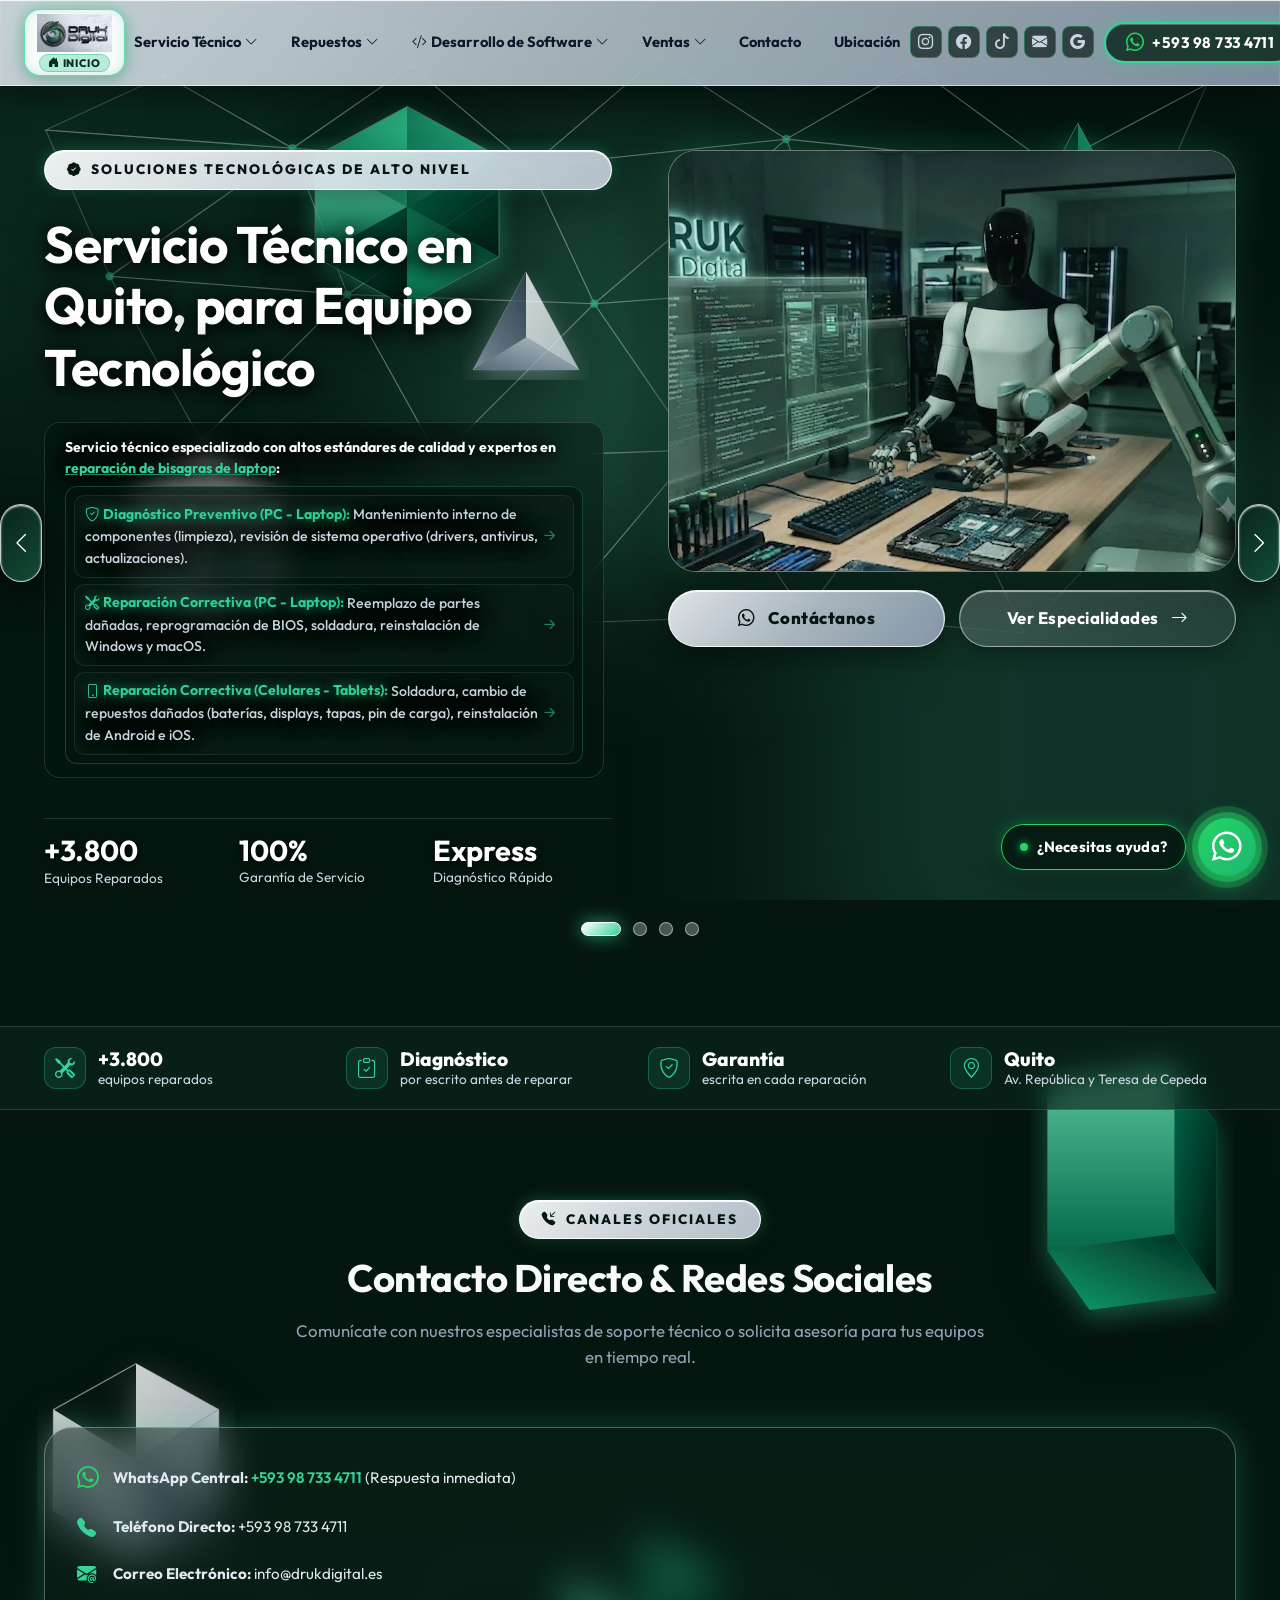
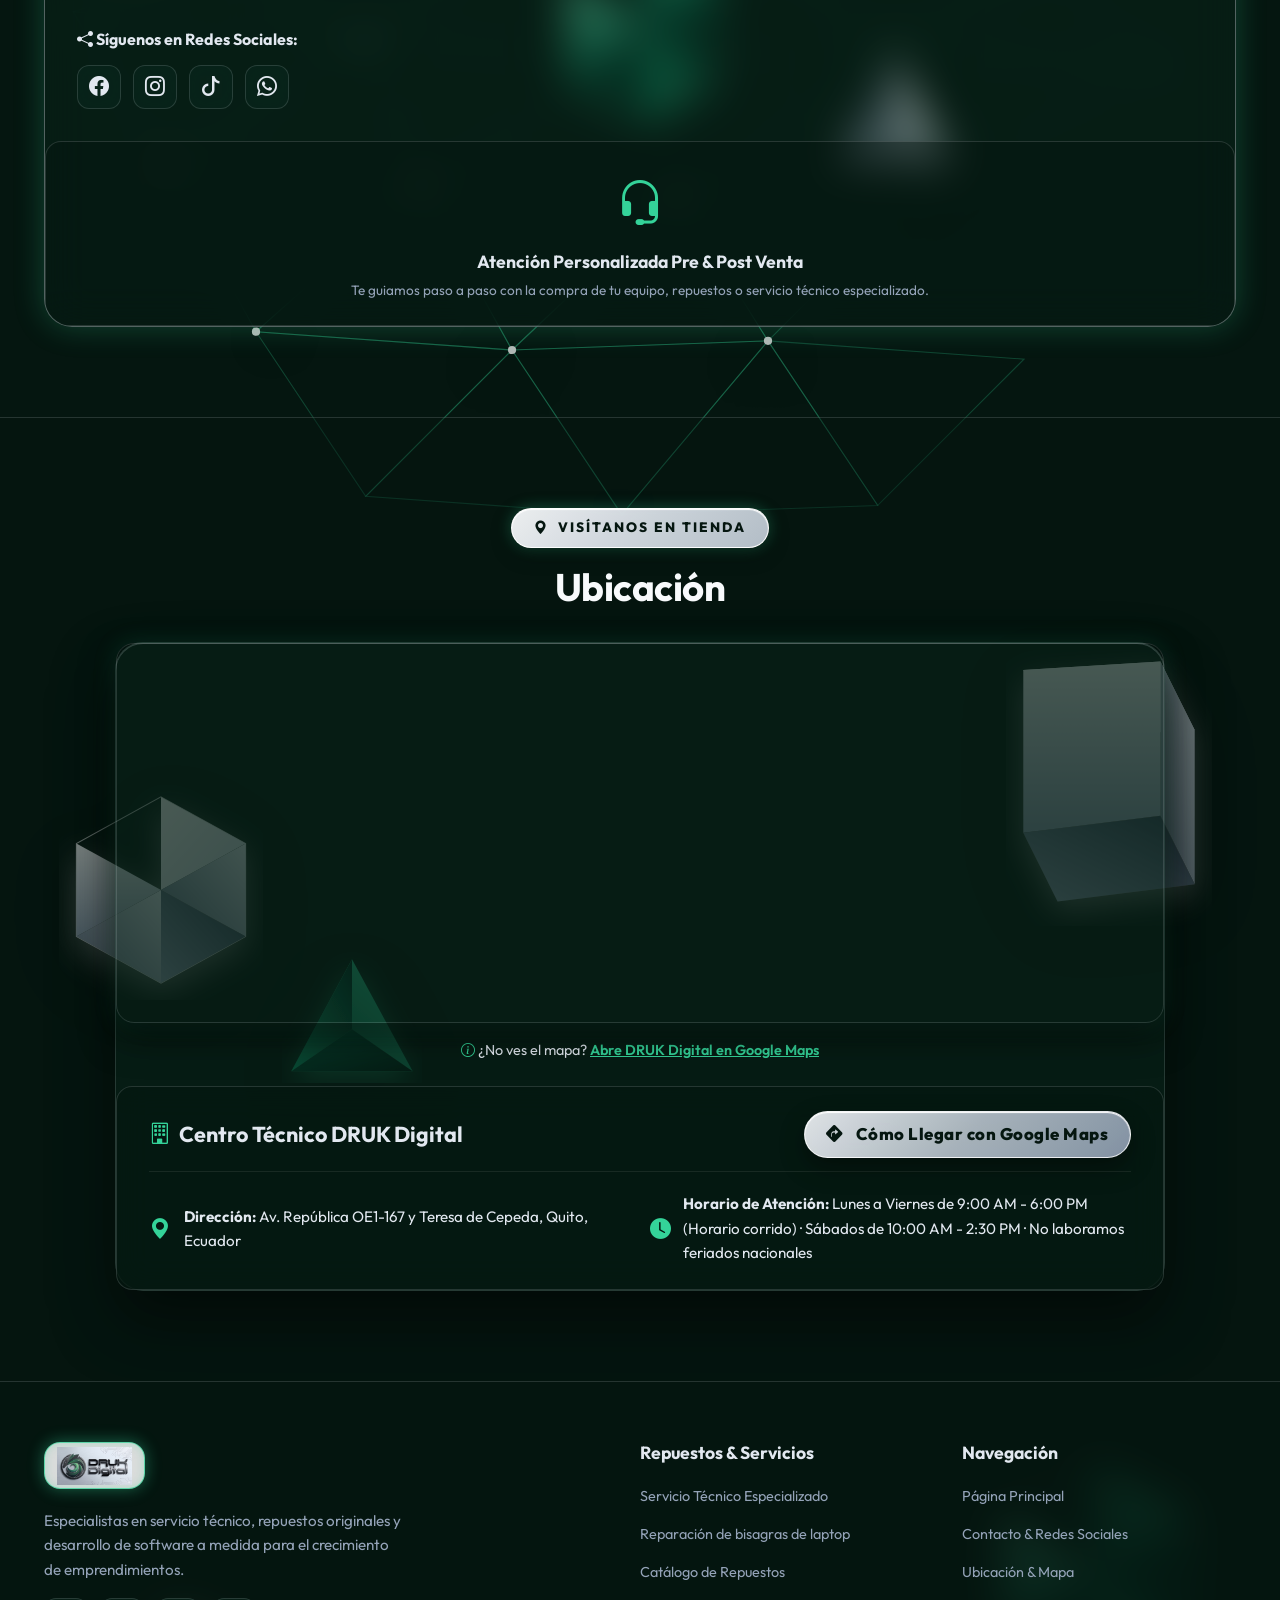
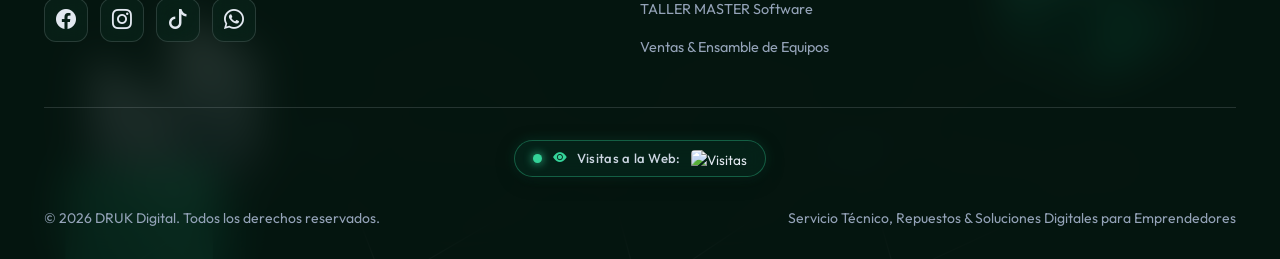
==== commit 34ef6a6c: "Restaurar 4 videos cortos de portada (robots y venta PC/laptop) alojados en el repo; el resto sigue " ====
--- a/index.html
+++ b/index.html
@@ -917,10 +917,8 @@
 
             <div class="hero-visual">
               <div class="hero-img-wrapper">
-                <img class="hero-yt-poster" src="hero_banner.webp" alt="" aria-hidden="true">
-                <iframe class="hero-video hero-yt" data-yt="robotTecnico" data-yt-mode="fondo" loading="lazy"
-                  title="Servicio técnico DRUK Digital" allow="autoplay; encrypted-media; picture-in-picture"
-                  referrerpolicy="strict-origin-when-cross-origin"></iframe>
+                <video class="hero-video" data-src="robot-tecnico-web.mp4" autoplay loop muted playsinline
+                  webkit-playsinline poster="hero_banner.webp" preload="none"></video>
               </div>
               <!-- Botones colocados debajo del video -->
               <div class="hero-actions">
@@ -1001,10 +999,8 @@
 
             <div class="hero-visual">
               <div class="hero-img-wrapper">
-                <img class="hero-yt-poster" src="repuestos_banner.webp" alt="" aria-hidden="true">
-                <iframe class="hero-video hero-yt" data-yt="robotRepuestos" data-yt-mode="fondo" loading="lazy"
-                  title="Repuestos DRUK Digital" allow="autoplay; encrypted-media; picture-in-picture"
-                  referrerpolicy="strict-origin-when-cross-origin"></iframe>
+                <video class="hero-video" data-src="robot-repuestos-web.mp4" autoplay loop muted playsinline
+                  webkit-playsinline poster="repuestos_banner.webp" preload="none"></video>
               </div>
               <!-- Botones colocados debajo del video -->
               <div class="hero-actions">
@@ -1057,10 +1053,8 @@
 
             <div class="hero-visual">
               <div class="hero-img-wrapper">
-                <img class="hero-yt-poster" src="robot-programando.webp" alt="" aria-hidden="true">
-                <iframe class="hero-video hero-yt" data-yt="robotProgramando" data-yt-mode="fondo" loading="lazy"
-                  title="Software TALLER MASTER" allow="autoplay; encrypted-media; picture-in-picture"
-                  referrerpolicy="strict-origin-when-cross-origin"></iframe>
+                <video class="hero-video" data-src="robot-programando-web.mp4" autoplay loop muted playsinline
+                  webkit-playsinline poster="robot-programando.webp" preload="none"></video>
               </div>
               <!-- Botones colocados debajo del video -->
               <div class="hero-actions">
@@ -1127,10 +1121,8 @@
 
             <div class="hero-visual">
               <div class="hero-img-wrapper">
-                <img class="hero-yt-poster" src="venta_banner.webp" alt="" aria-hidden="true">
-                <iframe class="hero-video hero-yt" data-yt="ventaPcLaptop" data-yt-mode="fondo" loading="lazy"
-                  title="Venta de PC y laptops DRUK Digital" allow="autoplay; encrypted-media; picture-in-picture"
-                  referrerpolicy="strict-origin-when-cross-origin"></iframe>
+                <video class="hero-video" data-src="venta-pc-laptop-web.mp4" autoplay loop muted playsinline
+                  webkit-playsinline poster="venta_banner.webp" preload="none"></video>
               </div>
               <!-- Botones colocados debajo del video -->
               <div class="hero-actions">
@@ -1402,18 +1394,6 @@
   </div>
 
   <!-- Script JS Principal -->
-  <!-- ===== VIDEOS DE YOUTUBE =====
-       Pega el ID de cada video entre las comillas (es lo que va después de "v=" o de "youtu.be/").
-       Ej: https://youtu.be/dQw4w9WgXcQ  ->  'dQw4w9WgXcQ'
-       Mientras esté vacío se muestra la imagen de portada. -->
-  <script>
-    window.DRUK_YT = Object.assign(window.DRUK_YT || {}, {
-      robotTecnico:     '', // antes: robot-tecnico-web.mp4
-      robotRepuestos:   '', // antes: robot-repuestos-web.mp4
-      robotProgramando: '', // antes: robot-programando-web.mp4
-      ventaPcLaptop:    ''  // antes: venta-pc-laptop-web.mp4
-    });
-  </script>
   <script src="app.js?v=5"></script>
 </body>
 
